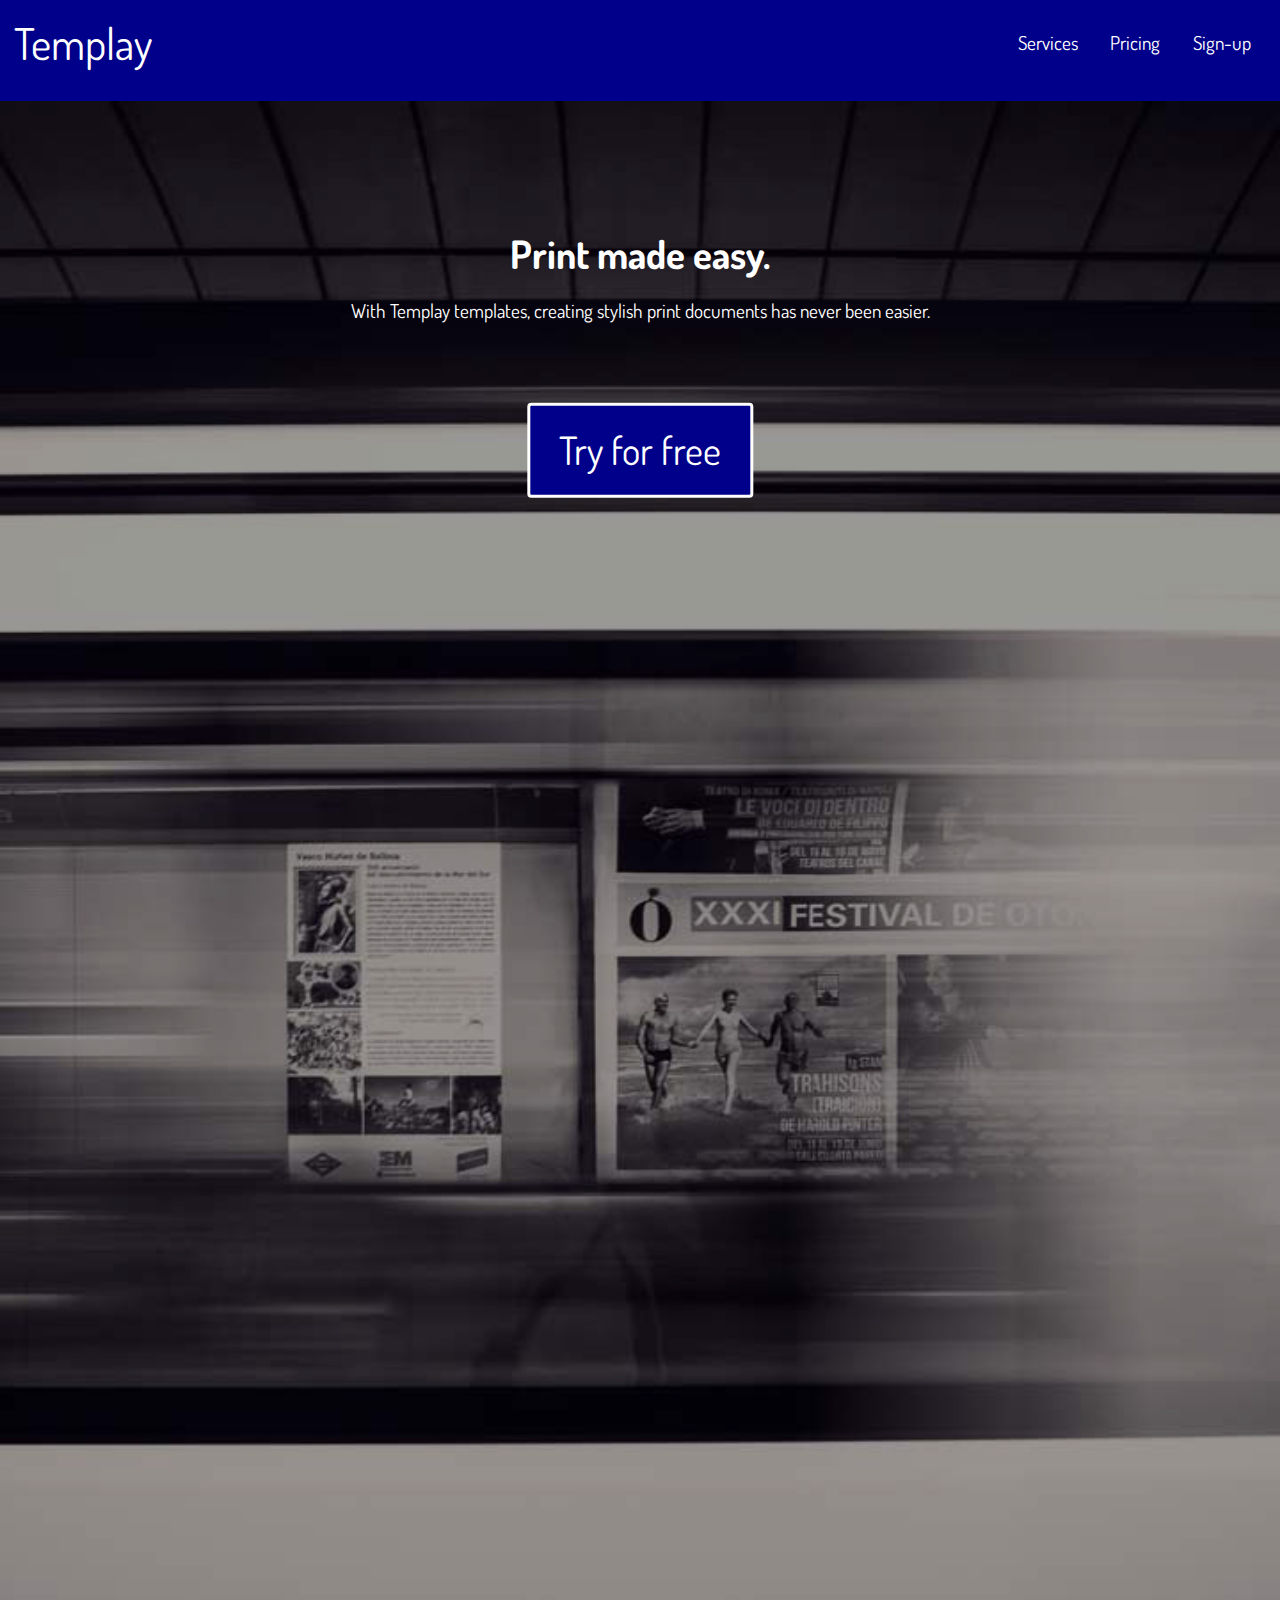
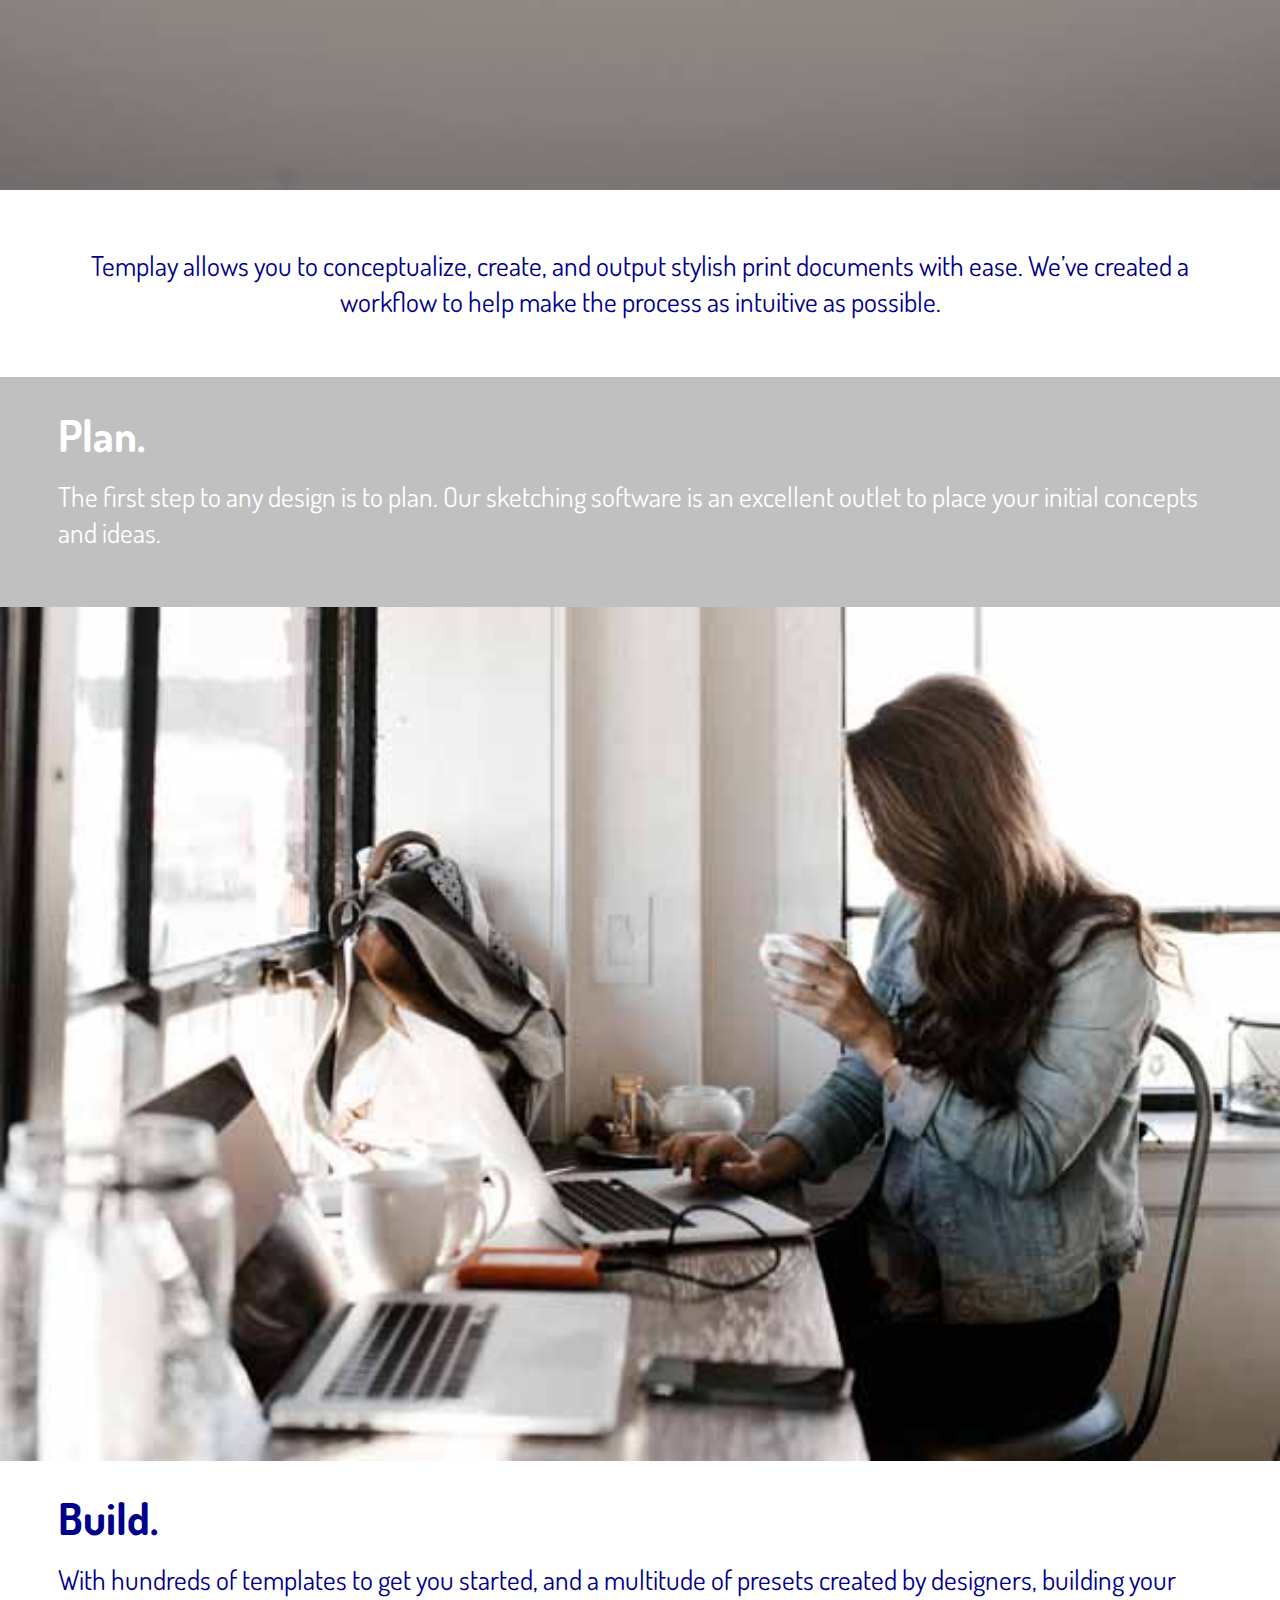
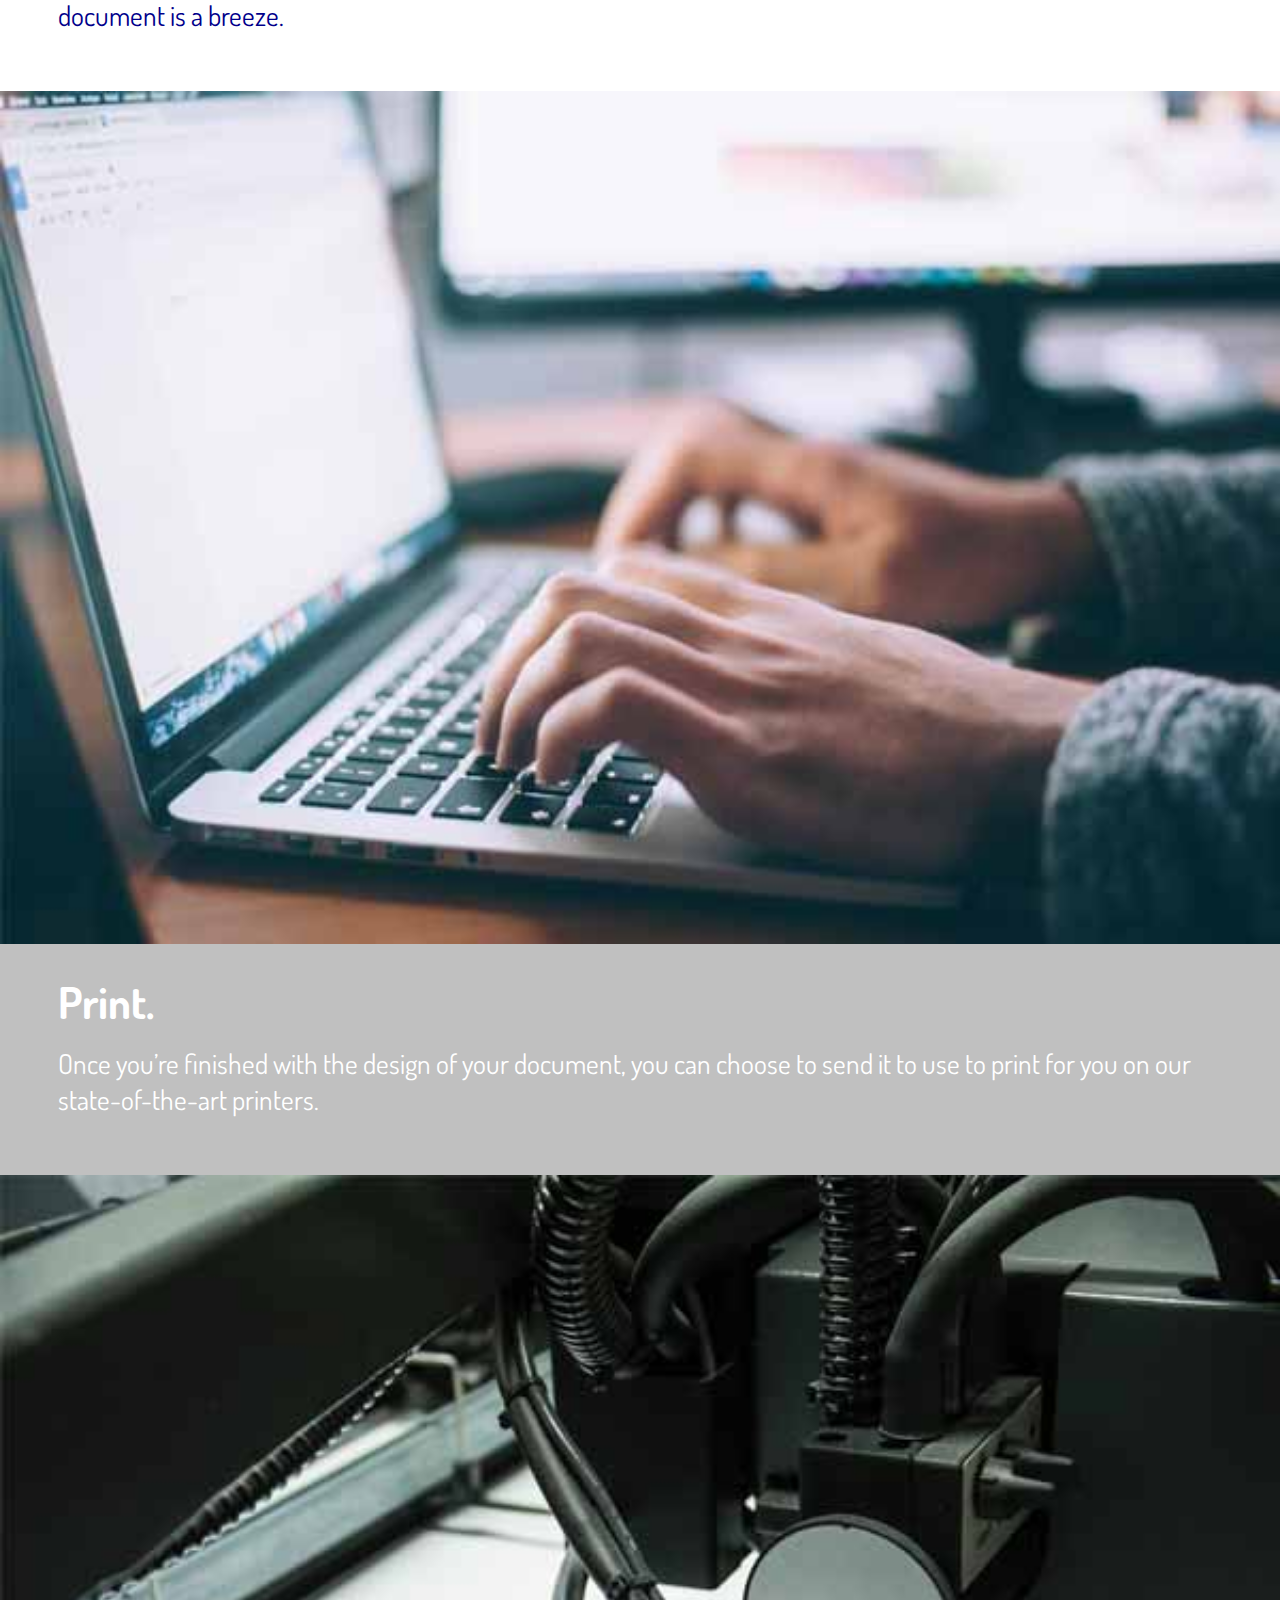
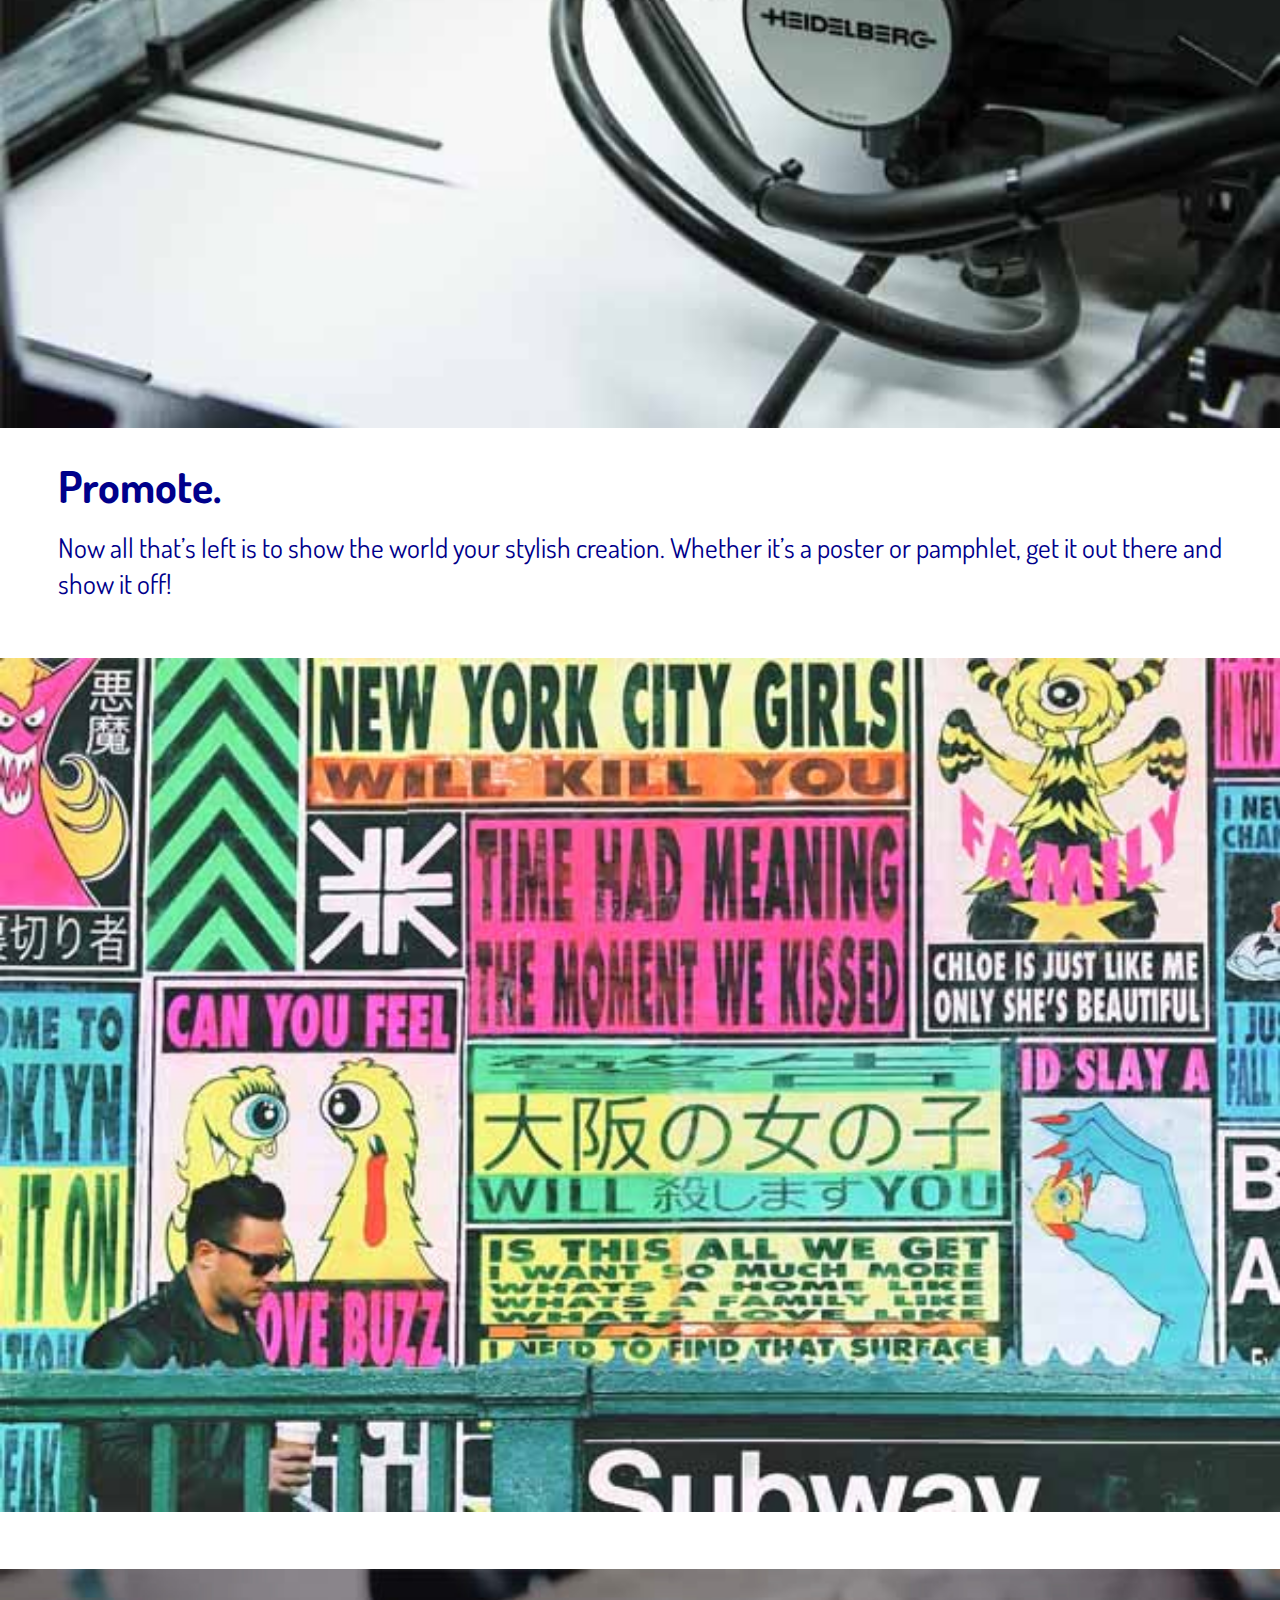
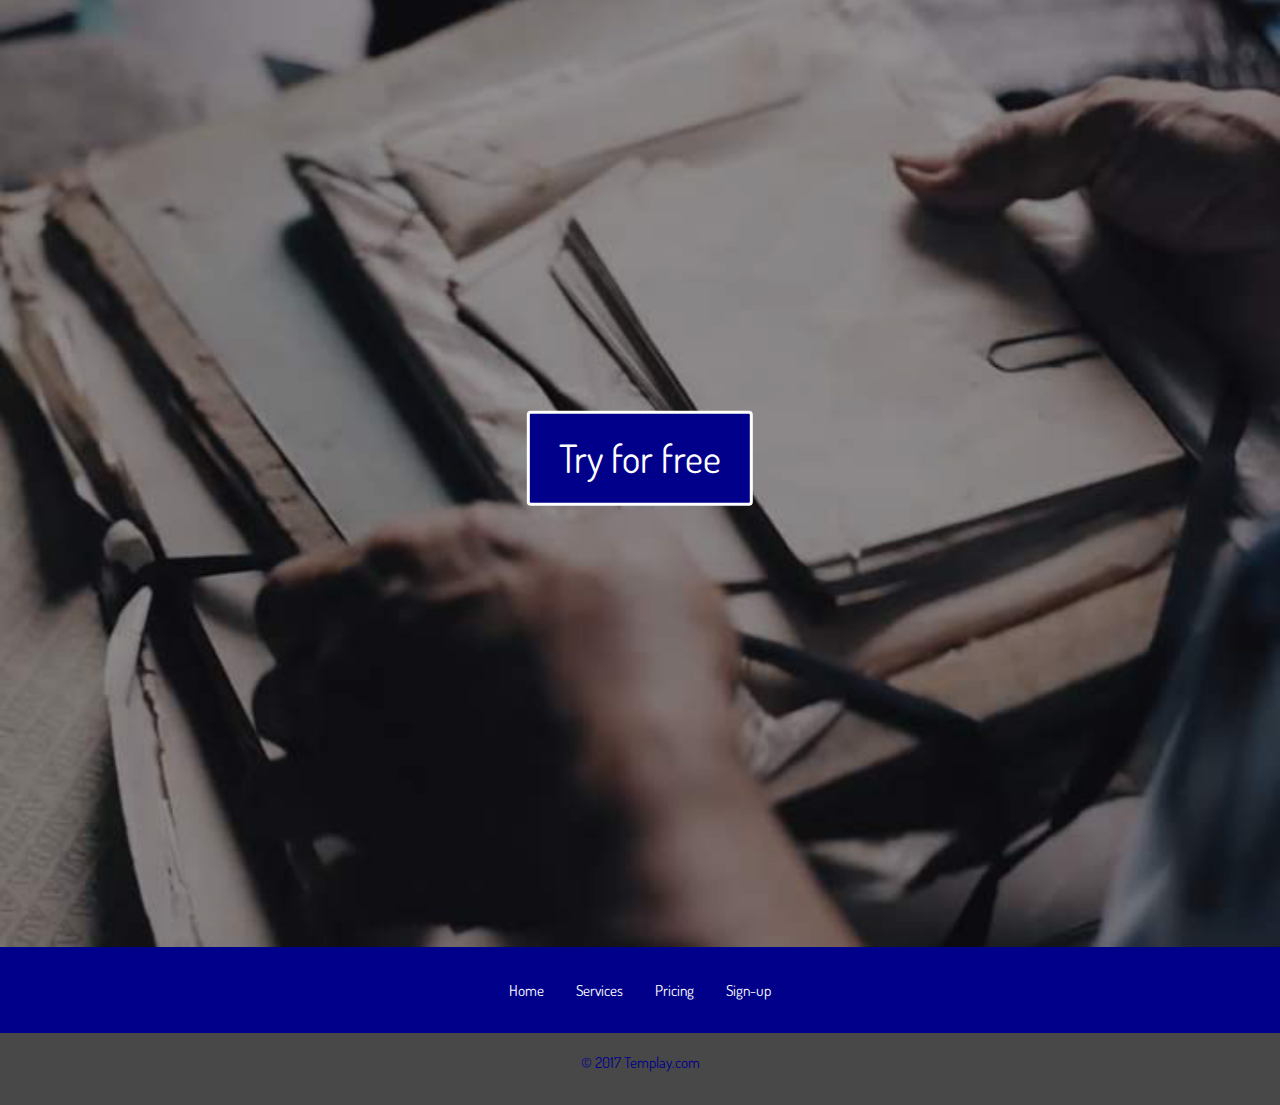
==== index.html @ bb7cd802 "added hover states for a tags and buttons" ====
<!DOCTYPE html>
<html lang="en-ca">
<head>
  <meta charset="utf-8">
  <title>Templay</title>
  <meta name="viewport" content="width=device-width,initial-scale=1">
  <meta name="handheldfriendly" content="true">
  <meta name="mobileoptimized" content="240">
  <link href="css/modules.css" rel="stylesheet">
  <link href="css/grid.css" rel="stylesheet">
  <link href="css/type.css" rel="stylesheet">
  <link href="css/main.css" rel="stylesheet">
  <link href="https://fonts.googleapis.com/css?family=Dosis:400,600" rel="stylesheet">
</head>
<body>

  <header class="grid masthead gutter-1-2 pad-t-1-2 pad-b">
    <nav>
      <a class="unit xs-1-3 inline halign-middle yotta inline halign-middle" href="index.html">Templay</a>
      <ul class="unit xs-2-3 list-group inline right pad-t-1-2">
        <li class="inline halign-middle gutter-1-2"><a href="tour.html">Services</a></li>
        <li class="inline halign-middle gutter-1-2"><a href="pricing.html">Pricing</a></li>
        <li class="inline halign-middle gutter-1-2"><a href="sign-up.html">Sign-up</a></li>
      </ul>
    </nav>
  </header>

  <main>
    <div class="pad-0">
      <img class="img-flex relative pad-t-0" src="images/home-banner.jpg" alt="">
      <div class="absolute pin-center text-center height-half halign-middle">
        <h2 class="banner-text push-1-2 zetta bold">Print made easy.</h2>
        <p class="text-center banner-text">With Templay templates, creating stylish print documents has never been easier.</p>
        <a class="btn absolute pin-center zetta button-width" href="sign-up.html">Try for free</a>
      </div>
    </div>

    <div class="gutter-2 text-center pad-t-2">
      <p class="tera push-2">Templay allows you to conceptualize, create, and output stylish print documents with ease. We’ve created a workflow to help make the process as intuitive as possible.</p>
    </div>

    <div class="grid darkbox">
      <h2 class="gutter-2 pad-t yotta push-1-2 white-text">Plan.</h2>
      <p class="gutter-2 pad-b tera white-text">The first step to any design is to plan. Our sketching software is an excellent outlet to place your initial concepts and ideas.</p>
      <img class="img-flex" src="images/plan-small.jpg" alt="">
    </div>

    <div class="grid">
      <h2 class="gutter-2 pad-t yotta push-1-2 dark-text">Build.</h2>
      <p class="gutter-2 pad-b tera">With hundreds of templates to get you started, and a multitude of presets created by designers, building your document is a breeze.</p>
      <img class="img-flex" src="images/build-small.jpg" alt="">
    </div>

    <div class="grid darkbox">
      <h2 class="gutter-2 pad-t yotta push-1-2 white-text">Print.</h2>
      <p class="gutter-2 pad-b tera white-text">Once you’re finished with the design of your document, you can choose to send it to use to print for you on our state-of-the-art printers.</p>
      <img class="img-flex" src="images/print-small.jpg" alt="">
    </div>

    <div class="grid">
      <h2 class="gutter-2 pad-t yotta push-1-2 dark-text">Promote.</h2>
      <p class="gutter-2 pad-b tera">Now all that’s left is to show the world your stylish creation. Whether it’s a poster or pamphlet, get it out there and show it off!</p>
      <img class="img-flex push-2" src="images/promote-small.jpg" alt="">
    </div>

  </main>

  <footer>
    <div class="relative">
      <img class="img-flex" src="images/bottom-banner-small.jpg" alt="">
      <a class="btn absolute pin-center zetta button-width text-center" href="sign-up.html">Try for free</a>
    </div>
    <div class="grid bot-nav pad-t center-content">
      <ul class="unit list-group inline micro">
        <li class="inline halign-middle gutter-1-2"><a href="index.html">Home</a></li>
        <li class="inline halign-middle gutter-1-2"><a href="tour.html">Services</a></li>
        <li class="inline halign-middle gutter-1-2"><a href="pricing.html">Pricing</a></li>
        <li class="inline halign-middle gutter-1-2"><a href="sign-up.html">Sign-up</a></li>
      </ul>
    </div>
    <div class="copyright center-content pad-0">
      <p class="micro push-0 pad-t-1-2">&copy; 2017 Templay.com<p>
    <div>
  </footer>


</body>
</html>
---- css/modules.css ----
/*
 * Modulifier || Code released under the UNLICENSE
 * Code under other copyrights & licenses listed below.
 * https://modulifier.web-dev.tools/#responsive;images;list-group;embed;media-object;icons;hidden;positioning;nice-lists;forms;buttons;accessibility;print
 */

@-moz-viewport { width: device-width; scale: 1; }
@-ms-viewport { width: device-width; scale: 1; }
@-o-viewport { width: device-width; scale: 1; }
@-webkit-viewport { width: device-width; scale: 1; }
@viewport { width: device-width; scale: 1; }

html {
  box-sizing: border-box;
  -moz-text-size-adjust: 100%;
  -ms-text-size-adjust: 100%;
  -webkit-text-size-adjust: 100%;
  text-size-adjust: 100%;
}

*, *::before, *::after {
  box-sizing: inherit;
}

body {
  margin: 0;
}

article,
aside,
details,
figcaption,
figure,
footer,
header,
main,
menu,
nav,
section,
summary {
  display: block;
}

audio,
canvas,
progress,
video {
  display: inline-block;
  vertical-align: baseline;
}

template {
  display: none;
}

details {
  cursor: pointer;
}

audio:not([controls]) {
  display: none;
  height: 0;
}

a,
area,
button,
input,
label,
select,
textarea,
[tabindex] {
  -ms-touch-action: manipulation;
  touch-action: manipulation;
}

img {
  border: 0;
}

.img-flex {
  display: block;
  width: 100%;
}

svg {
  fill: currentColor;
}

svg:not(:root) {
  overflow: hidden;
}

svg.img-flex {
  width: 100%;
  height: 100%;
}

.image-replacement, .ir {
  overflow: hidden;
  direction: ltr;
  text-align: left;
  text-indent: 100%;
  white-space: nowrap;
}

.list-group, .list-group-inline, .list-group--inline {
  padding-left: 0;
  list-style-type: none;
}

.list-group > dd {
  margin-left: 0;
}

.list-group-inline::before,
.list-group-inline::after,
.list-group--inline::before,
.list-group--inline::after {
  content: "";
  display: table;
}

.list-group-inline::after,
.list-group--inline::after {
  clear: both;
}

.list-group-inline > li,
.list-group--inline > li {
  display: inline-block;
}

.list-group-inline > dt,
.list-group--inline > dt {
  clear: left;
  float: left;
  width: 11em;
}

.list-group-inline > dd,
.list-group--inline > dd {
  float: left;
  min-width: 12em;
}

.embed {
  margin-left: 0;
  margin-right: 0;
  overflow: hidden;
  position: relative;
  width: 100%;
}

.embed-1by1, .embed--1by1 {
  padding-top: 100%; /* Square */
}

.embed-4by3, .embed--4by3 {
  padding-top: 75%; /* Traditional TV/computer screens */
}

.embed-iso216, .embed--iso216 {
  padding-top: 70.92%; /* A-standard paper sizes */
}

.embed-3by2, .embed--3by2 {
  padding-top: 66.6%; /* Classic 35 mm film & most digital photos, landscape */
}

.embed-2by3, .embed--2by3 {
  padding-top: 150%; /* Classic 35 mm film & most digital photos, portrait */
}

.embed-golden, .embed--golden {
  padding-top: 61.8%; /* The Golden Ratio */
}

.embed-16by9, .embed--16by9 {
  padding-top: 56.25%; /* HD TV */
}

.embed-185by100, .embed--185by100 {
  padding-top: 54.05%; /* Common widescreen cinema */
}

.embed-24by10, .embed--24by10 {
  padding-top: 41.667%; /* Widescreen cinema: 2.4:1 */
}

.embed-3by1, .embed--3by1 {
  padding-top: 33.3333%; /* Panorama photos */
}

.embed-4by1, .embed--4by1 {
  padding-top: 25%; /* Polyvision */
}

.embed-5by1, .embed--5by1 {
  padding-top: 20%; /* Really wide... */
}

.embed-item, .embed__item {
  min-height: 100%;
  left: 0;
  position: absolute;
  top: 0;
  width: 100%;
}

.media {
  overflow: hidden;
}

.media-img, .media__img {
  float: left;
}

.media-img-reversed, .media__img--reversed {
  float: right;
}

.media-img-stacked, .media__img--stacked {
  float: none;
}

.media-body, .media__body {
  overflow: hidden;
  min-width: 12em; /* Slightly less than 200px, responsiveness built in */
}

.icon {
  display: inline-block;
  position: relative;
  background: transparent none no-repeat center center;
  background-size: contain;
  vertical-align: middle;
}

.i-16, .i--16 {
  height: 16px;
  width: 16px;
}

.i-18, .i--18 {
  height: 18px;
  width: 18px;
}

.i-24, .i--24 {
  height: 24px;
  width: 24px;
}

.i-32, .i--32 {
  height: 32px;
  width: 32px;
}

.i-48, .i--48 {
  height: 48px;
  width: 48px;
}

.i-64, .i--64 {
  height: 64px;
  width: 64px;
}

.i-96, .i--96 {
  height: 96px;
  width: 96px;
}

.i-128, .i--128 {
  height: 128px;
  width: 128px;
}

.i-192, .i--192 {
  height: 192px;
  width: 192px;
}

.i-256, .i--256 {
  height: 256px;
  width: 256px;
}

.icon img,
.icon svg {
  left: 0;
  height: 100%;
  position: absolute;
  top: 0;
  width: 100%;
  fill: currentColor;
}

.icon-label {
  vertical-align: middle;
}

.icon-link,
.icon-link:focus,
.icon-link:hover {
  text-decoration: none;
}

[hidden], .hidden {
  /* stylelint-disable declaration-no-important */
  display: none !important;
  visibility: hidden !important;
  /* stylelint-enable */
}

.visually-hidden {
  height: 1px;
  margin: -1px;
  overflow: hidden;
  padding: 0;
  position: absolute;
  width: 1px;
  border: 0;
  clip: rect(0 0 0 0);
}

.visually-hidden.focusable:active, .visually-hidden.focusable:focus {
  height: auto;
  margin: 0;
  overflow: visible;
  position: static;
  width: auto;
  clip: auto;
}

.invisible {
  visibility: hidden;
}

.chop,
.crop {
  overflow: hidden;
}

.truncate {
  max-width: 100%;
  overflow: hidden;
  width: 100%;
  text-overflow: ellipsis;
  white-space: nowrap;
}

.scrollable {
  max-width: 100%;
  overflow-x: auto;
  overflow-y: hidden;
  -webkit-overflow-scrolling: touch;
}

.clearfix::after {
  content: " ";
  display: block;
  clear: both;
}

.left {
  float: left;
}

.right {
  float: right;
}

.center-text,
.center-flow {
  text-align: center;
}

.center-block {
  margin-left: auto;
  margin-right: auto;
}

.no-auto-margins,
.not-centered {
  margin-left: 0 !important;
  margin-right: 0 !important;
}

.center-content,
.center-content-vertical,
.center-contents,
.center-contents-vertical {
  display: -webkit-flex;
  display: -ms-flexbox;
  display: flex;
  -webkit-justify-content: center;
  -ms-flex-pack: center;
  justify-content: center;
  -webkit-align-items: center;
  -ms-flex-align: center;
  align-items: center;
  -webkit-align-content: center;
  -ms-flex-line-pack: center;
  align-content: center;
  -webkit-flex-direction: column wrap;
  -ms-flex-direction: column wrap;
  flex-flow: column wrap;
}

.center-content-start,
.center-content-vertical-start,
.center-contents-start,
.center-contents-vertical-start {
  display: -webkit-flex;
  display: -ms-flexbox;
  display: flex;
  -webkit-justify-content: center;
  -ms-flex-pack: center;
  justify-content: center;
  -webkit-flex-direction: column wrap;
  -ms-flex-direction: column wrap;
  flex-flow: column wrap;
}

.center-content-horizontal,
.center-contents-horizontal {
  display: -webkit-flex;
  display: -ms-flexbox;
  display: flex;
  -webkit-justify-content: center;
  -ms-flex-pack: center;
  justify-content: center;
  -webkit-align-items: center;
  -ms-flex-align: center;
  align-items: center;
  -webkit-align-content: center;
  -ms-flex-line-pack: center;
  align-content: center;
  -webkit-flex-direction: row wrap;
  -ms-flex-direction: row wrap;
  flex-flow: row wrap;
}

.inline {
  display: inline;
}

.block {
  display: block;
}

.inline-block, .ib {
  display: inline-block;
}

.valign-top {
  vertical-align: top;
}

.valign-bottom {
  vertical-align: bottom;
}

.valign-middle {
  vertical-align: middle;
}

.fixed {
  position: fixed;
}

.relative {
  position: relative;
}

[class*="pin-"],
.absolute {
  position: absolute;
}

.static {
  position: static;
}

.zindex-1 {
  z-index: 1;
}

.zindex-2 {
  z-index: 2;
}

.zindex-3 {
  z-index: 3;
}

.zindex-1000 {
  z-index: 1000;
}

.pin-top-left,
.pin-left-top,
.pin-tl,
.pin-lt {
  top: 0;
  left: 0;
}

.pin-top-right,
.pin-right-top,
.pin-tr,
.pin-rt {
  top: 0;
  right: 0;
}

.pin-bottom-left,
.pin-left-bottom,
.pin-bl,
.pin-lb {
  bottom: 0;
  left: 0;
}

.pin-bottom-right,
.pin-right-bottom,
.pin-br,
.pin-rb {
  bottom: 0;
  right: 0;
}

.pin-top-center,
.pin-center-top,
.pin-tc,
.pin-ct {
  left: 50%;
  top: 0;
  transform: translateX(-50%);
}

.pin-bottom-center,
.pin-center-bottom,
.pin-bc,
.pin-cb {
  bottom: 0;
  left: 50%;
  transform: translateX(-50%);
}

.pin-center-left,
.pin-left-center,
.pin-cl,
.pin-lc {
  left: 0;
  top: 50%;
  transform: translateY(-50%);
}

.pin-center-right,
.pin-right-center,
.pin-cr,
.pin-rc {
  right: 0;
  top: 50%;
  transform: translateY(-50%);
}

.pin-center, .pin-c {
  left: 50%;
  top: 50%;
  transform: translate(-50%, -50%);
}

.width-quarter, .w-1-4 {
  width: 25%;
}

.width-half, .w-1-2 {
  width: 50%;
}

.width-full, .w-1 {
  width: 100%;
}

.height-quarter, .h-1-4 {
  height: 25%;
}

.height-half, .h-1-2 {
  height: 50%;
}

.height-full, .h-1 {
  height: 100%;
}

ul {
  list-style-type: none;
}

ul > li::before {
  content: "·";
  float: left;
  margin-left: -1.6em;
  width: 1.3em;
  text-align: right;
}

ol {
  counter-reset: ol-simple-numbers;
  list-style-type: none;
}

ol > li::before {
  float: left;
  margin-left: -1.6em;
  width: 1.3em;
  counter-increment: ol-simple-numbers;
  content: counter(ol-simple-numbers);
  text-align: right;
}

.list-group > li::before,
.list-group-inline > li::before,
.list-group--inline > li::before {
  content: none;
}

/* stylelint-disable no-descending-specificity */

/*
 * (c) Nicolas Gallagher and Jonathan Neal of Normalize.css || MIT License
 *     https://necolas.github.io/normalize.css/
 */

button,
input,
optgroup,
select,
textarea {
  color: inherit;
  font: inherit;
  margin: 0;
}

button,
input {
  overflow: visible;
}

button,
select {
  text-transform: none;
}

button,
html [type="button"],
[type="reset"],
[type="submit"] {
  -webkit-appearance: button;
  cursor: pointer;
}

button[disabled],
html input[disabled] {
  cursor: default;
}

button::-moz-focus-inner,
input::-moz-focus-inner {
  border: 0;
  padding: 0;
}

[type="checkbox"],
[type="radio"] {
  opacity: 0;
  position: absolute;
  height: 1px;
  width: 1px;
}

[type="number"]::-webkit-inner-spin-button,
[type="number"]::-webkit-outer-spin-button {
  height: auto;
}

[type="search"]::-webkit-search-cancel-button,
[type="search"]::-webkit-search-decoration {
  -webkit-appearance: none;
}

fieldset {
  padding-left: 0;
  padding-right: 0;

  border: 0;
  border-top: 2px solid #666;
}

legend {
  color: inherit;
  display: table;
  max-width: 100%;
  padding: 0 .3em 0 0;
  white-space: normal;

  border: 0;

  font-weight: bold;
}

optgroup {
  font-weight: bold;
}

::-webkit-input-placeholder {
  color: inherit;
  opacity: .54;
}

::-webkit-file-upload-button {
  -webkit-appearance: button;
  font: inherit;
}

/* End Normalize.css code */

label,
.label-block {
  display: block;
  cursor: pointer;
}

[type="checkbox"] + label,
[type="radio"] + label,
.label-inline {
  display: inline-block;
}

input:not([type]),
[type="text"],
[type="number"],
[type="search"],
[type="url"],
[type="email"],
[type="password"],
[type="tel"],
[type="datetime-local"],
[type="month"],
[type="week"],
[type="date"],
[type="time"],
[type="range"],
select,
textarea {
  -moz-appearance: none;
  -webkit-appearance: none;
  appearance: none;
}

input,
textarea {
  display: block;
  width: 100%;

  background-color: #fff;
  border: 2px solid #666;
  border-radius: 0;

  vertical-align: middle;
}

label {
  vertical-align: middle;
}

textarea {
  max-width: 100%;
  min-height: 4em;
  overflow: auto;
}

[type="color"] {
  display: inline-block;
  width: 2em;
}

select {
  display: block;
  width: 100%;

  background-image: url("data:image/svg+xml,%3Csvg xmlns='http://www.w3.org/2000/svg' width='256' height='256' viewBox='0 0 256 256'%3E%3Cpath fill='none' stroke='%23000' stroke-miterlimit='10' stroke-width='70' d='M36.3 82.1l91.9 91.8 91.5-91.8'/%3E%3C/svg%3E");
  background-repeat: no-repeat;
  background-position: calc(100% - .4em) center;
  background-size: 18px auto;
  background-color: #fff;
  border: 2px solid #666;
  border-radius: 0;
}

[type="checkbox"] + label::before {
  content: " ";
  display: inline-block;
  height: 1.8em;
  margin-right: .3em;
  position: relative;
  vertical-align: middle;
  top: -.1em;
  width: 1.8em;

  background-color: #fff;
  background-size: cover;
  border: 2px solid #666;

  line-height: inherit;
}

[type="checkbox"]:checked + label::before {
  background-image: url("data:image/svg+xml,%3Csvg xmlns='http://www.w3.org/2000/svg' width='256' height='256' viewBox='0 0 256 256'%3E%3Cpath fill='none' stroke='%23000' stroke-miterlimit='10' stroke-width='50' d='M49.9 130.1l50.8 50.7L206.1 75.2'/%3E%3C/svg%3E");
}

[type="checkbox"]:focus + label::before {
  outline: 3px solid #000;
  z-index: 1000;
}

[type="radio"] + label::before {
  content: " ";
  display: inline-block;
  height: 1.8em;
  margin-right: .3em;
  position: relative;
  vertical-align: middle;
  top: -.1em;
  width: 1.8em;

  background-color: #fff;
  background-size: cover;
  border: 2px solid #666;
  border-radius: 50%;

  line-height: inherit;
}

[type="radio"]:checked + label::before {
  background-image: url("data:image/svg+xml,%3Csvg xmlns='http://www.w3.org/2000/svg' width='256' height='256' viewBox='0 0 256 256'%3E%3Ccircle cx='128' cy='128' r='70.4'/%3E%3C/svg%3E");
}

[type="radio"]:focus + label::before,
[type="radio"] + label:focus::before {
  box-shadow: 0 0 0 3px #000;
  z-index: 1000;
}

[type="range"] {
  border: 0;
  background-color: #fff;
}

[type="range"]::-webkit-slider-runnable-track {
  height: 6px;

  -webkit-appearance: none;
  appearance: none;
  background-color: #ccc;
  border: 0;
  border-radius: 3px;
}

[type="range"]:active::-webkit-slider-runnable-track {
  background-color: #ccc;
}

[type="range"]::-moz-range-track {
  height: 6px;

  -moz-appearance: none;
  appearance: none;
  background-color: #ccc;
  border: 0;
  border-radius: 3px;
}

[type="range"]:active::-moz-range-track {
  background-color: #ccc;
}

[type="range"]::-ms-track {
  height: 6px;

  -ms-appearance: none;
  appearance: none;
  background-color: #ccc;
  border: 0;
  border-radius: 3px;
}

[type="range"]:active::-ms-track {
  background-color: #ccc;
}

[type="range"]::-webkit-slider-thumb {
  margin-top: -4px;
  height: 16px;
  width: 16px;

  -webkit-appearance: none;
  appearance: none;
  background-color: #000;
  border: none;
  border-radius: 50%;
}

[type="range"]:hover::-webkit-slider-thumb {
  background-color: #000;
}

[type="range"]:active::-webkit-slider-thumb {
  background-color: #000;
}

[type="range"]::-moz-range-thumb {
  margin-top: -4px;
  height: 16px;
  width: 16px;

  -webkit-appearance: none;
  appearance: none;
  background-color: #000;
  border: none;
  border-radius: 50%;
}

[type="range"]:hover::-moz-range-thumb {
  background-color: #000;
}

[type="range"]:active::-moz-range-thumb {
  background-color: #000;
}

[type="range"]::-ms-thumb {
  margin-top: -4px;
  height: 16px;
  width: 16px;

  -webkit-appearance: none;
  appearance: none;
  background-color: #000;
  border: none;
  border-radius: 50%;
}

[type="range"]:hover::-ms-thumb {
  background-color: #000;
}

[type="range"]:active::-ms-thumb {
  background-color: #000;
}

[type="checkbox"].hide-custom-input + label::before,
[type="checkbox"] + .hide-custom-input::before,
[type="radio"].hide-custom-input + label::before,
[type="radio"] + .hide-custom-input::before {
  content: none;
  display: none;
}

/* stylelint-enable */

.link-box {
  display: block;
  text-decoration: none;
}

button,
.btn {
  cursor: pointer;
  display: inline-block;
  margin: 0;
  overflow: visible;
  padding: .375em .75em .42em;
  -webkit-appearance: none;
  -moz-appearance: none;
  appearance: none;
  background-color: #333;
  border-radius: 4px;
  border: 3px solid #333;
  color: #fff;
  font: inherit;
  text-decoration: none;
  text-transform: none;
}

button::-moz-focus-inner {
  border: 0;
  padding: 0;
}

button:focus,
button:hover,
.btn:focus,
.btn:hover {
  background-color: #000;
  border-color: #000;
  color: #fff;
}

button[disabled] {
  cursor: default;
}

.btn-light, .btn--light {
  background-color: #e2e2e2;
  border-color: #e2e2e2;
  color: #000;
}

.btn-light:focus,
.btn-light:hover,
.btn--light:focus,
.btn--light:hover {
  background-color: #666;
  border-color: #666;
  color: #fff;
}

.btn-ghost,
.btn--ghost {
  background-color: transparent;
  border-color: #333;
  color: #000;
}

.btn-ghost:focus,
.btn-ghost:hover,
.btn--ghost:focus,
.btn--ghost:hover {
  background-color: #e2e2e2;
  border-color: #000;
  color: #000;
}

.btn-link {
  display: inline;
  padding: 0;
  background-color: transparent;
  border-radius: 0;
  border: 0;
  color: inherit;
}

.btn-link:focus,
.btn-link:hover {
  background-color: transparent;
  color: inherit;
}

a:hover, a:active {
  outline: none;
}

a:focus,
[tabindex="0"]:focus,
details:focus,
summary:focus,
input:focus,
textarea:focus,
button:focus,
select:focus {
  outline: 3px solid #000;
  outline-offset: 0;
}

a:focus, [tabindex="0"]:focus {
  outline-offset: 3px;
}

.skip-links {
  margin: 0;
  padding: 0;
  list-style-type: none;
}

.skip-links > li::before {
  content: none; /* Remove the bullets if nice lists is selected */
}

.skip-links a,
.skip-links button {
  padding: .5em .75em;
  position: absolute;
  top: -10em;
  z-index: 10000; /* To make sure they're always on top */
  background-color: #000;
  border: 0;
  color: #fff;
  font-size: 1.125rem;
  font-weight: bold;
  text-decoration: none;
}

.skip-links a:focus,
.skip-links button:focus {
  outline-offset: 3px;
  top: 0;
}

[aria-busy="true"] {
  cursor: progress;
}

[aria-controls] {
  cursor: pointer;
}

[aria-disabled] {
  cursor: default;
}

.print-only {
  display: none;
  visibility: hidden;
}

@media print {

  .no-print {
    display: none;
    visibility: hidden;
  }

  .print-only {
    display: block;
    visibility: visible;
  }

  /*
   * (c) HTML5 Boilerplate || MIT License
   *     https://html5boilerplate.com/
   */

  /* stylelint-disable declaration-no-important */

  *, *::before, *::after, *::first-letter, *::first-line {
    background: none transparent !important;
    color: #000 !important;
    box-shadow: none !important;
    text-shadow: none !important;
  }

  /* stylelint-enable */

  a, a:visited {
    text-decoration: underline;
  }

  a[href]::after {
    content: " (" attr(href) ")";
  }

  abbr[title]::after {
    content: " (" attr(title) ")";
  }

  a[href^="#"]::after,
  a[href^="javascript:"]::after {
    content: "";
  }

  pre, blockquote {
    page-break-inside: avoid;
  }

  thead {
    display: table-header-group;
  }

  tr, img {
    page-break-inside: avoid;
  }

  p, h1, h2, h3, h4, h5, h6 {
    orphans: 3;
    widows: 3;
  }

  h1, h2, h3, h4, h5, h6 {
    page-break-after: avoid;
  }

  /* End HTML5 Boilerplate code */
}
---- css/type.css ----
/*
  Typografier || Code released under the UNLICENSE
  https://typografier.web-dev.tools/#0,100,1.3,1.067,0;38,110,1.4,1.125,1;60,120,1.5,1.125,1;90,130,1.5,1.125,1
*/

html {
  font-size: 100%;
  line-height: 1.3;
}

a {
  background-color: transparent;
  -webkit-text-decoration-skip: objects;
}

sub,
sup {
  font-size: 75%;
  line-height: 1px;
  position: relative;
  vertical-align: baseline;
}

sup {
  top: -.5em;
}

sub {
  bottom: -.25em;
}

pre,
code,
kbd,
samp {
  font-size: 100%;
}

abbr[title] {
  border-bottom: none;
  text-decoration: underline;
  text-decoration: underline dotted;
}

b,
strong {
  font-weight: bold;
}

dfn,
caption {
  font-style: italic;
}

hr {
  border: 0;
  border-top: 2px solid #000;
  height: 0;
}

table {
  border-collapse: collapse;
  border-spacing: 0;
  width: 100%;
  table-layout: fixed;
}

caption {
  text-align: left;
}

th,
td {
  border-bottom: 1px solid #000;
  text-align: left;
  vertical-align: top;
}

thead th {
  vertical-align: bottom;

  border-bottom-width: 2px;
}

.text-left {
  text-align: left;
}

.text-right {
  text-align: right;
}

.text-center {
  text-align: center;
}

.normal {
  font-weight: normal;
  font-style: normal;
}

.not-bold {
  font-weight: normal;
}

.not-italic {
  font-style: normal;
}

.bold {
  font-weight: bold;
}

.italic {
  font-style: italic;
}

.text-upper {
  text-transform: uppercase;
}

.text-lower {
  text-transform: lowercase;
}

.wrapper {
  margin-left: auto;
  margin-right: auto;
  max-width: 52em;
  width: 100%;
}

.wrapper-no-center {
  max-width: 52em;
  width: 100%;
}

.max-length {
  margin-left: auto;
  margin-right: auto;
  max-width: 36em;
  width: 100%;
}

.max-length-no-center {
  max-width: 36em;
  width: 100%;
}

h1,
h2,
h3,
h4,
h5,
h6,
p,
ul,
ol,
dl,
dd,
figure,
blockquote,
details,
hr,
fieldset,
pre,
table,
caption {
  margin: 0 0 1.3rem;
}

.yotta {
  font-size: 1.5745rem;
  line-height: 2.275rem;
}

.zetta {
  font-size: 1.4757rem;
  line-height: 1.95rem;
}

h1,
.exa {
  font-size: 1.383rem;
  line-height: 1.95rem;
}

h2,
.peta {
  font-size: 1.2962rem;
  line-height: 1.95rem;
}

h3,
.tera {
  font-size: 1.2148rem;
  line-height: 1.625rem;
}

h4,
.giga {
  font-size: 1.1385rem;
  line-height: 1.625rem;
}

h5,
.mega {
  font-size: 1.067rem;
  line-height: 1.625rem;
}

h6,
.kilo,
input,
textarea {
  font-size: 1rem;
  line-height: 1.3rem;
}

small,
.milli {
  font-size: .9372rem;
  line-height: 1.3rem;
}

.micro {
  font-size: .8784rem;
  line-height: 1.3rem;
}

ul {
  padding-left: 1em;
}

ol {
  padding-left: 1.6em;
}

input,
option,
select {
  height: calc(1.3rem + .1625rem + .1625rem);
}

[type="color"] {
  width: calc(1.3rem + .1625rem + .1625rem);
}

[type="checkbox"],
[type="radio"] {
  display: inline-block;
  height: auto;
}

.push {
  margin-bottom: 1.3rem;
}

.push-none,
.push-0 {
  margin-bottom: 0;
}

.push-double,
.push-2 {
  margin-bottom: 2.6rem;
}

.push-half,
.push-1-2 {
  margin-bottom: .65rem;
}

.push-quarter,
.push-1-4 {
  margin-bottom: .325rem;
}

.push-eighth,
.push-1-8 {
  margin-bottom: .1625rem;
}

.push-right-eighth,
.push-r-1-8 {
  margin-right: .1625rem;
}

.push-right-quarter,
.push-r-1-4 {
  margin-right: .325rem;
}

.push-right-half,
.push-r-1-2 {
  margin-right: .65rem;
}

.push-right,
.push-r {
  margin-right: 1.3rem;
}

.pad-top,
.pad-t {
  padding-top: 1.3rem;
}

.pad-bottom,
.pad-b {
  padding-bottom: 1.3rem;
}

.pad-top-double,
.pad-t-2 {
  padding-top: 2.6rem;
}

.pad-bottom-double,
.pad-b-2 {
  padding-bottom: 2.6rem;
}

.pad-top-half,
.pad-t-1-2 {
  padding-top: .65rem;
}

.pad-bottom-half,
.pad-b-1-2 {
  padding-bottom: .65rem;
}

.pad-top-quarter,
.pad-t-1-4 {
  padding-top: .325rem;
}

.pad-bottom-quarter,
.pad-b-1-4 {
  padding-bottom: .325rem;
}

.pad-top-eighth,
.pad-t-1-8 {
  padding-top: .1625rem;
}

.pad-bottom-eighth,
.pad-b-1-8 {
  padding-bottom: .1625rem;
}

.island {
  padding: 1.3rem;
}

.island-double,
.island-2 {
  padding: 2.6rem;
}

.island-half,
.island-1-2 {
  padding: .65rem;
}

.island-quarter,
.island-1-4,
td,
table th {
  padding: .325rem;
}

.island-eighth,
.island-1-8,
input:not([type="checkbox"]),
input:not([type="radio"]),
textarea {
  padding: .1625rem;
}

.gutter {
  padding-left: 1.3rem;
  padding-right: 1.3rem;
}

.gutter-double,
.gutter-2 {
  padding-left: 2.6rem;
  padding-right: 2.6rem;
}

.gutter-half,
.gutter-1-2 {
  padding-left: .65rem;
  padding-right: .65rem;
}

.gutter-quarter,
.gutter-1-4,
caption {
  padding-left: .325rem;
  padding-right: .325rem;
}

.gutter-eighth,
.gutter-1-8 {
  padding-left: .1625rem;
  padding-right: .1625rem;
}

select {
  padding: 0 .1625rem;
}

fieldset {
  padding: .325rem 0;

  border: 0;
  border-top: 2px solid #000;
}

legend {
  padding-right: .325rem;
}

@media only screen and (min-width: 38em) {

  html {
    font-size: 110%;
    line-height: 1.4;
  }

  h1,
  h2,
  h3,
  h4,
  h5,
  h6,
  p,
  ul,
  ol,
  dl,
  dd,
  figure,
  blockquote,
  details,
  hr,
  fieldset,
  pre,
  table,
  caption {
    margin: 0 0 1.4rem;
  }

  .yotta {
    font-size: 2.2807rem;
    line-height: 3.15rem;
  }

  .zetta {
    font-size: 2.0273rem;
    line-height: 2.8rem;
  }

  h1,
  .exa {
    font-size: 1.802rem;
    line-height: 2.45rem;
  }

  h2,
  .peta {
    font-size: 1.6018rem;
    line-height: 2.1rem;
  }

  h3,
  .tera {
    font-size: 1.4238rem;
    line-height: 2.1rem;
  }

  h4,
  .giga {
    font-size: 1.2656rem;
    line-height: 1.75rem;
  }

  h5,
  .mega {
    font-size: 1.125rem;
    line-height: 1.75rem;
  }

  h6,
  .kilo,
  input,
  textarea {
    font-size: 1rem;
    line-height: 1.4rem;
  }

  small,
  .milli {
    font-size: .8889rem;
    line-height: 1.4rem;
  }

  .micro {
    font-size: .7901rem;
    line-height: 1.4rem;
  }

  ul,
  ol {
    padding-left: 0;
  }

  ul ul,
  ol ul {
    padding-left: 1em;
  }

  ol ol,
  ul ol {
    padding-left: 1.6em;
  }

  .hang-punc {
    float: left;
    margin-left: -1.4em;
    text-align: right;
    width: 1.3em;
  }

  table {
    margin-left: -.35rem;
    margin-right: -.35rem;
    width: calc(100% + .35rem + .35rem);
  }

  input,
  option,
  select {
    height: calc(1.4rem + .175rem + .175rem);
  }

  [type="color"] {
    width: calc(1.4rem + .175rem + .175rem);
  }

  [type="checkbox"],
  [type="radio"] {
    display: inline-block;
    height: auto;
  }

  .push {
    margin-bottom: 1.4rem;
  }

  .push-none,
  .push-0 {
    margin-bottom: 0;
  }

  .push-double,
  .push-2 {
    margin-bottom: 2.8rem;
  }

  .push-half,
  .push-1-2 {
    margin-bottom: .7rem;
  }

  .push-quarter,
  .push-1-4 {
    margin-bottom: .35rem;
  }

  .push-eighth,
  .push-1-8 {
    margin-bottom: .175rem;
  }

  .push-right-eighth,
  .push-r-1-8 {
    margin-right: .175rem;
  }

  .push-right-quarter,
  .push-r-1-4 {
    margin-right: .35rem;
  }

  .push-right-half,
  .push-r-1-2 {
    margin-right: .7rem;
  }

  .push-right,
  .push-r {
    margin-right: 1.4rem;
  }

  .pad-top,
  .pad-t {
    padding-top: 1.4rem;
  }

  .pad-bottom,
  .pad-b {
    padding-bottom: 1.4rem;
  }

  .pad-top-double,
  .pad-t-2 {
    padding-top: 2.8rem;
  }

  .pad-bottom-double,
  .pad-b-2 {
    padding-bottom: 2.8rem;
  }

  .pad-top-half,
  .pad-t-1-2 {
    padding-top: .7rem;
  }

  .pad-bottom-half,
  .pad-b-1-2 {
    padding-bottom: .7rem;
  }

  .pad-top-quarter,
  .pad-t-1-4 {
    padding-top: .35rem;
  }

  .pad-bottom-quarter,
  .pad-b-1-4 {
    padding-bottom: .35rem;
  }

  .pad-top-eighth,
  .pad-t-1-8 {
    padding-top: .175rem;
  }

  .pad-bottom-eighth,
  .pad-b-1-8 {
    padding-bottom: .175rem;
  }

  .island {
    padding: 1.4rem;
  }

  .island-double,
  .island-2 {
    padding: 2.8rem;
  }

  .island-half,
  .island-1-2 {
    padding: .7rem;
  }

  .island-quarter,
  .island-1-4,
  td,
  table th {
    padding: .35rem;
  }

  .island-eighth,
  .island-1-8,
  input:not([type="checkbox"]),
  input:not([type="radio"]),
  textarea {
    padding: .175rem;
  }

  .gutter {
    padding-left: 1.4rem;
    padding-right: 1.4rem;
  }

  .gutter-double,
  .gutter-2 {
    padding-left: 2.8rem;
    padding-right: 2.8rem;
  }

  .gutter-half,
  .gutter-1-2 {
    padding-left: .7rem;
    padding-right: .7rem;
  }

  .gutter-quarter,
  .gutter-1-4,
  caption {
    padding-left: .35rem;
    padding-right: .35rem;
  }

  .gutter-eighth,
  .gutter-1-8 {
    padding-left: .175rem;
    padding-right: .175rem;
  }

  select {
    padding: 0 .175rem;
  }

  fieldset {
    padding: .35rem 0;

    border: 0;
    border-top: 2px solid #000;
  }

  legend {
    padding-right: .35rem;
  }

}

@media only screen and (min-width: 60em) {

  html {
    font-size: 120%;
    line-height: 1.5;
  }

  h1,
  h2,
  h3,
  h4,
  h5,
  h6,
  p,
  ul,
  ol,
  dl,
  dd,
  figure,
  blockquote,
  details,
  hr,
  fieldset,
  pre,
  table,
  caption {
    margin: 0 0 1.5rem;
  }

  .yotta {
    font-size: 2.2807rem;
    line-height: 3rem;
  }

  .zetta {
    font-size: 2.0273rem;
    line-height: 3rem;
  }

  h1,
  .exa {
    font-size: 1.802rem;
    line-height: 2.625rem;
  }

  h2,
  .peta {
    font-size: 1.6018rem;
    line-height: 2.25rem;
  }

  h3,
  .tera {
    font-size: 1.4238rem;
    line-height: 1.875rem;
  }

  h4,
  .giga {
    font-size: 1.2656rem;
    line-height: 1.875rem;
  }

  h5,
  .mega {
    font-size: 1.125rem;
    line-height: 1.5rem;
  }

  h6,
  .kilo,
  input,
  textarea {
    font-size: 1rem;
    line-height: 1.5rem;
  }

  small,
  .milli {
    font-size: .8889rem;
    line-height: 1.5rem;
  }

  .micro {
    font-size: .7901rem;
    line-height: 1.5rem;
  }

  ul,
  ol {
    padding-left: 0;
  }

  ul ul,
  ol ul {
    padding-left: 1em;
  }

  ol ol,
  ul ol {
    padding-left: 1.6em;
  }

  .hang-punc {
    float: left;
    margin-left: -1.4em;
    text-align: right;
    width: 1.3em;
  }

  table {
    margin-left: -.375rem;
    margin-right: -.375rem;
    width: calc(100% + .375rem + .375rem);
  }

  input,
  option,
  select {
    height: calc(1.5rem + .1875rem + .1875rem);
  }

  [type="color"] {
    width: calc(1.5rem + .1875rem + .1875rem);
  }

  [type="checkbox"],
  [type="radio"] {
    display: inline-block;
    height: auto;
  }

  .push {
    margin-bottom: 1.5rem;
  }

  .push-none,
  .push-0 {
    margin-bottom: 0;
  }

  .push-double,
  .push-2 {
    margin-bottom: 3rem;
  }

  .push-half,
  .push-1-2 {
    margin-bottom: .75rem;
  }

  .push-quarter,
  .push-1-4 {
    margin-bottom: .375rem;
  }

  .push-eighth,
  .push-1-8 {
    margin-bottom: .1875rem;
  }

  .push-right-eighth,
  .push-r-1-8 {
    margin-right: .1875rem;
  }

  .push-right-quarter,
  .push-r-1-4 {
    margin-right: .375rem;
  }

  .push-right-half,
  .push-r-1-2 {
    margin-right: .75rem;
  }

  .push-right,
  .push-r {
    margin-right: 1.5rem;
  }

  .pad-top,
  .pad-t {
    padding-top: 1.5rem;
  }

  .pad-bottom,
  .pad-b {
    padding-bottom: 1.5rem;
  }

  .pad-top-double,
  .pad-t-2 {
    padding-top: 3rem;
  }

  .pad-bottom-double,
  .pad-b-2 {
    padding-bottom: 3rem;
  }

  .pad-top-half,
  .pad-t-1-2 {
    padding-top: .75rem;
  }

  .pad-bottom-half,
  .pad-b-1-2 {
    padding-bottom: .75rem;
  }

  .pad-top-quarter,
  .pad-t-1-4 {
    padding-top: .375rem;
  }

  .pad-bottom-quarter,
  .pad-b-1-4 {
    padding-bottom: .375rem;
  }

  .pad-top-eighth,
  .pad-t-1-8 {
    padding-top: .1875rem;
  }

  .pad-bottom-eighth,
  .pad-b-1-8 {
    padding-bottom: .1875rem;
  }

  .island {
    padding: 1.5rem;
  }

  .island-double,
  .island-2 {
    padding: 3rem;
  }

  .island-half,
  .island-1-2 {
    padding: .75rem;
  }

  .island-quarter,
  .island-1-4,
  td,
  table th {
    padding: .375rem;
  }

  .island-eighth,
  .island-1-8,
  input:not([type="checkbox"]),
  input:not([type="radio"]),
  textarea {
    padding: .1875rem;
  }

  .gutter {
    padding-left: 1.5rem;
    padding-right: 1.5rem;
  }

  .gutter-double,
  .gutter-2 {
    padding-left: 3rem;
    padding-right: 3rem;
  }

  .gutter-half,
  .gutter-1-2 {
    padding-left: .75rem;
    padding-right: .75rem;
  }

  .gutter-quarter,
  .gutter-1-4,
  caption {
    padding-left: .375rem;
    padding-right: .375rem;
  }

  .gutter-eighth,
  .gutter-1-8 {
    padding-left: .1875rem;
    padding-right: .1875rem;
  }

  select {
    padding: 0 .1875rem;
  }

  fieldset {
    padding: .375rem 0;

    border: 0;
    border-top: 2px solid #000;
  }

  legend {
    padding-right: .375rem;
  }

}

@media only screen and (min-width: 90em) {

  html {
    font-size: 130%;
    line-height: 1.5;
  }

  h1,
  h2,
  h3,
  h4,
  h5,
  h6,
  p,
  ul,
  ol,
  dl,
  dd,
  figure,
  blockquote,
  details,
  hr,
  fieldset,
  pre,
  table,
  caption {
    margin: 0 0 1.5rem;
  }

  .yotta {
    font-size: 2.2807rem;
    line-height: 3rem;
  }

  .zetta {
    font-size: 2.0273rem;
    line-height: 3rem;
  }

  h1,
  .exa {
    font-size: 1.802rem;
    line-height: 2.625rem;
  }

  h2,
  .peta {
    font-size: 1.6018rem;
    line-height: 2.25rem;
  }

  h3,
  .tera {
    font-size: 1.4238rem;
    line-height: 1.875rem;
  }

  h4,
  .giga {
    font-size: 1.2656rem;
    line-height: 1.875rem;
  }

  h5,
  .mega {
    font-size: 1.125rem;
    line-height: 1.5rem;
  }

  h6,
  .kilo,
  input,
  textarea {
    font-size: 1rem;
    line-height: 1.5rem;
  }

  small,
  .milli {
    font-size: .8889rem;
    line-height: 1.5rem;
  }

  .micro {
    font-size: .7901rem;
    line-height: 1.5rem;
  }

  ul,
  ol {
    padding-left: 0;
  }

  ul ul,
  ol ul {
    padding-left: 1em;
  }

  ol ol,
  ul ol {
    padding-left: 1.6em;
  }

  .hang-punc {
    float: left;
    margin-left: -1.4em;
    text-align: right;
    width: 1.3em;
  }

  table {
    margin-left: -.375rem;
    margin-right: -.375rem;
    width: calc(100% + .375rem + .375rem);
  }

  input,
  option,
  select {
    height: calc(1.5rem + .1875rem + .1875rem);
  }

  [type="color"] {
    width: calc(1.5rem + .1875rem + .1875rem);
  }

  [type="checkbox"],
  [type="radio"] {
    display: inline-block;
    height: auto;
  }

  .push {
    margin-bottom: 1.5rem;
  }

  .push-none,
  .push-0 {
    margin-bottom: 0;
  }

  .push-double,
  .push-2 {
    margin-bottom: 3rem;
  }

  .push-half,
  .push-1-2 {
    margin-bottom: .75rem;
  }

  .push-quarter,
  .push-1-4 {
    margin-bottom: .375rem;
  }

  .push-eighth,
  .push-1-8 {
    margin-bottom: .1875rem;
  }

  .push-right-eighth,
  .push-r-1-8 {
    margin-right: .1875rem;
  }

  .push-right-quarter,
  .push-r-1-4 {
    margin-right: .375rem;
  }

  .push-right-half,
  .push-r-1-2 {
    margin-right: .75rem;
  }

  .push-right,
  .push-r {
    margin-right: 1.5rem;
  }

  .pad-top,
  .pad-t {
    padding-top: 1.5rem;
  }

  .pad-bottom,
  .pad-b {
    padding-bottom: 1.5rem;
  }

  .pad-top-double,
  .pad-t-2 {
    padding-top: 3rem;
  }

  .pad-bottom-double,
  .pad-b-2 {
    padding-bottom: 3rem;
  }

  .pad-top-half,
  .pad-t-1-2 {
    padding-top: .75rem;
  }

  .pad-bottom-half,
  .pad-b-1-2 {
    padding-bottom: .75rem;
  }

  .pad-top-quarter,
  .pad-t-1-4 {
    padding-top: .375rem;
  }

  .pad-bottom-quarter,
  .pad-b-1-4 {
    padding-bottom: .375rem;
  }

  .pad-top-eighth,
  .pad-t-1-8 {
    padding-top: .1875rem;
  }

  .pad-bottom-eighth,
  .pad-b-1-8 {
    padding-bottom: .1875rem;
  }

  .island {
    padding: 1.5rem;
  }

  .island-double,
  .island-2 {
    padding: 3rem;
  }

  .island-half,
  .island-1-2 {
    padding: .75rem;
  }

  .island-quarter,
  .island-1-4,
  td,
  table th {
    padding: .375rem;
  }

  .island-eighth,
  .island-1-8,
  input:not([type="checkbox"]),
  input:not([type="radio"]),
  textarea {
    padding: .1875rem;
  }

  .gutter {
    padding-left: 1.5rem;
    padding-right: 1.5rem;
  }

  .gutter-double,
  .gutter-2 {
    padding-left: 3rem;
    padding-right: 3rem;
  }

  .gutter-half,
  .gutter-1-2 {
    padding-left: .75rem;
    padding-right: .75rem;
  }

  .gutter-quarter,
  .gutter-1-4,
  caption {
    padding-left: .375rem;
    padding-right: .375rem;
  }

  .gutter-eighth,
  .gutter-1-8 {
    padding-left: .1875rem;
    padding-right: .1875rem;
  }

  select {
    padding: 0 .1875rem;
  }

  fieldset {
    padding: .375rem 0;

    border: 0;
    border-top: 2px solid #000;
  }

  legend {
    padding-right: .375rem;
  }

}
---- css/main.css ----
html {
  font-family: 'Dosis', sans-serif;
}

h1 {
  margin: 0;
}

.btn {
  background-color: darkblue;
  border-color: white;
}

.btn:hover {
  background-color: steelblue;
  border-color: white;
}

.button-width {
  min-width: 10rem;
}

header {
  background-color: darkblue;
}

a {
  text-decoration: none;
  color: white;
}

a:hover {
  color: steelblue;
}

.banner-text {
  color: white;
}

.white-text {
  color: white;
}

.masthead {
  background-color: darkblue;
  color: white;
}

.bot-nav {
  background-color: darkblue;
}

.copyright {
  background-color: 	#484848;
  color: white;
}

.dark-text {
  color: darkblue;
}

p {
  color: darkblue;
}

.darkbox {
  background-color: silver;
}
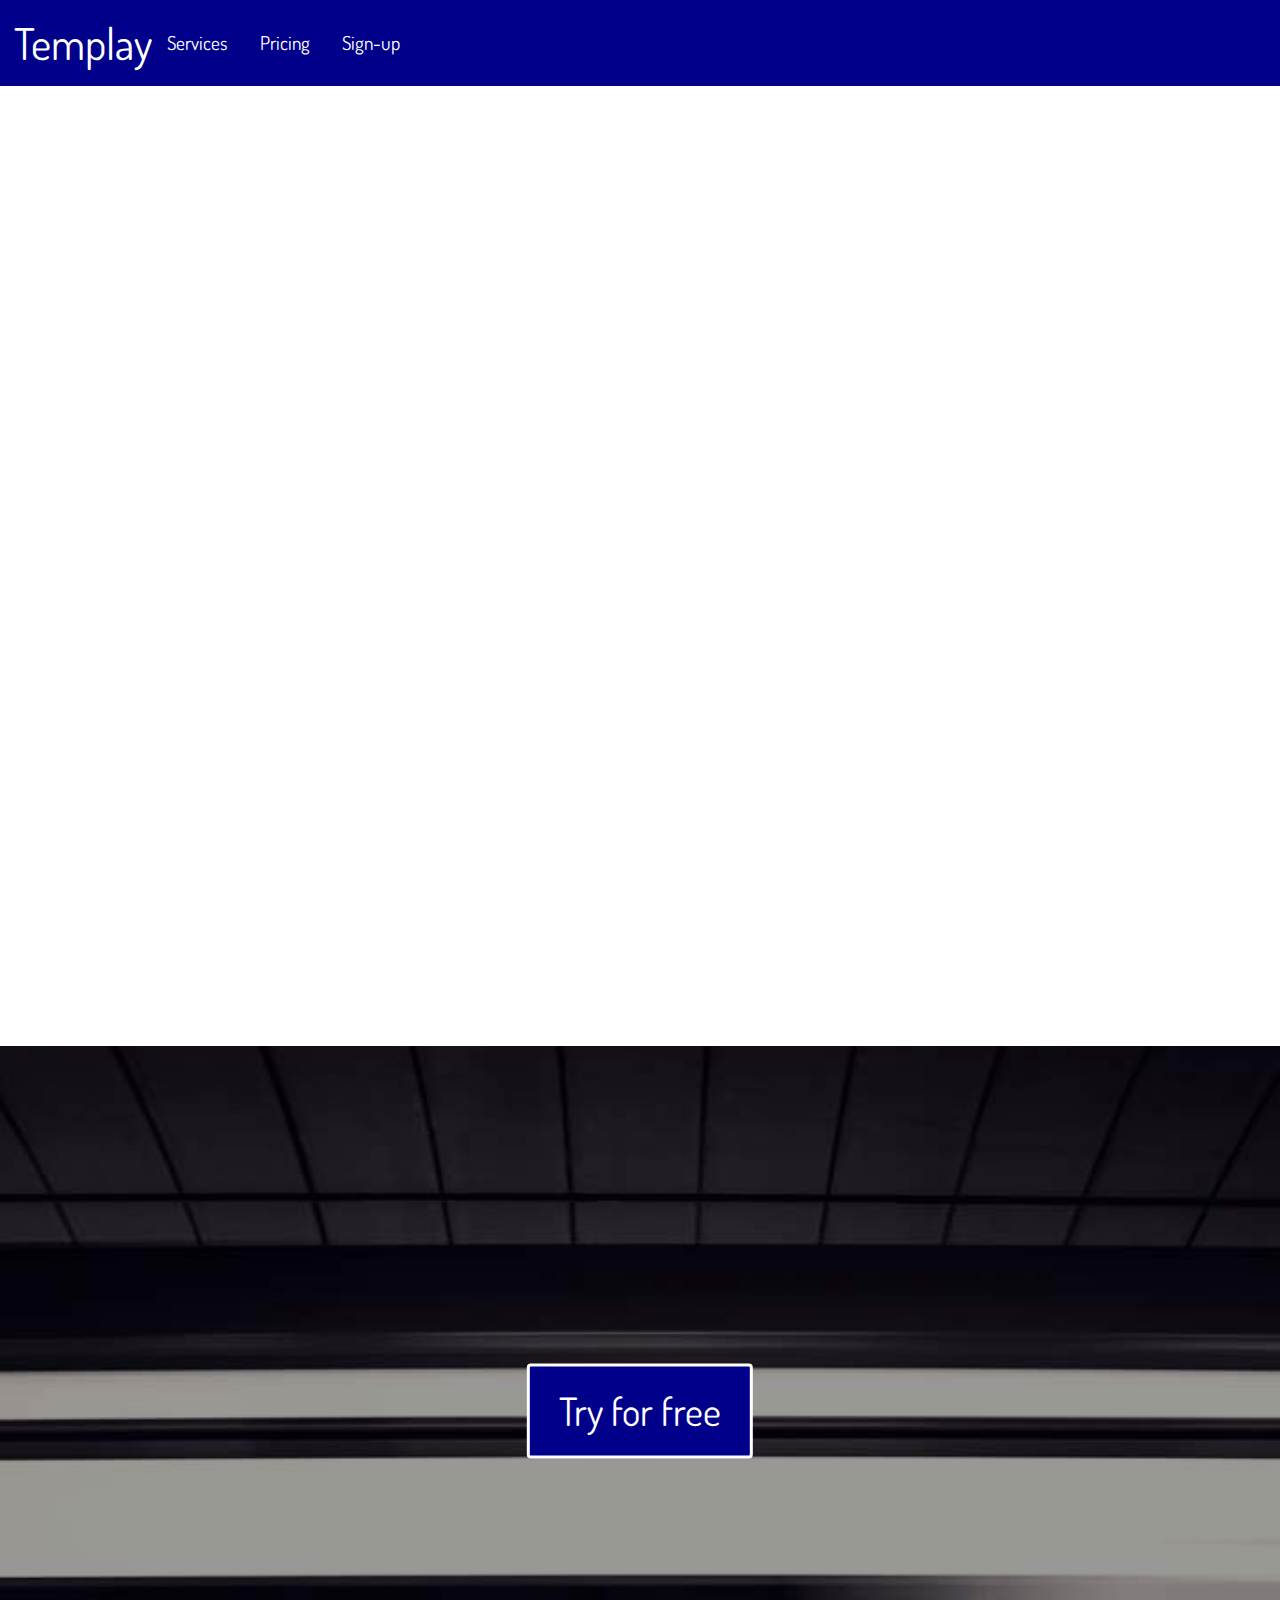
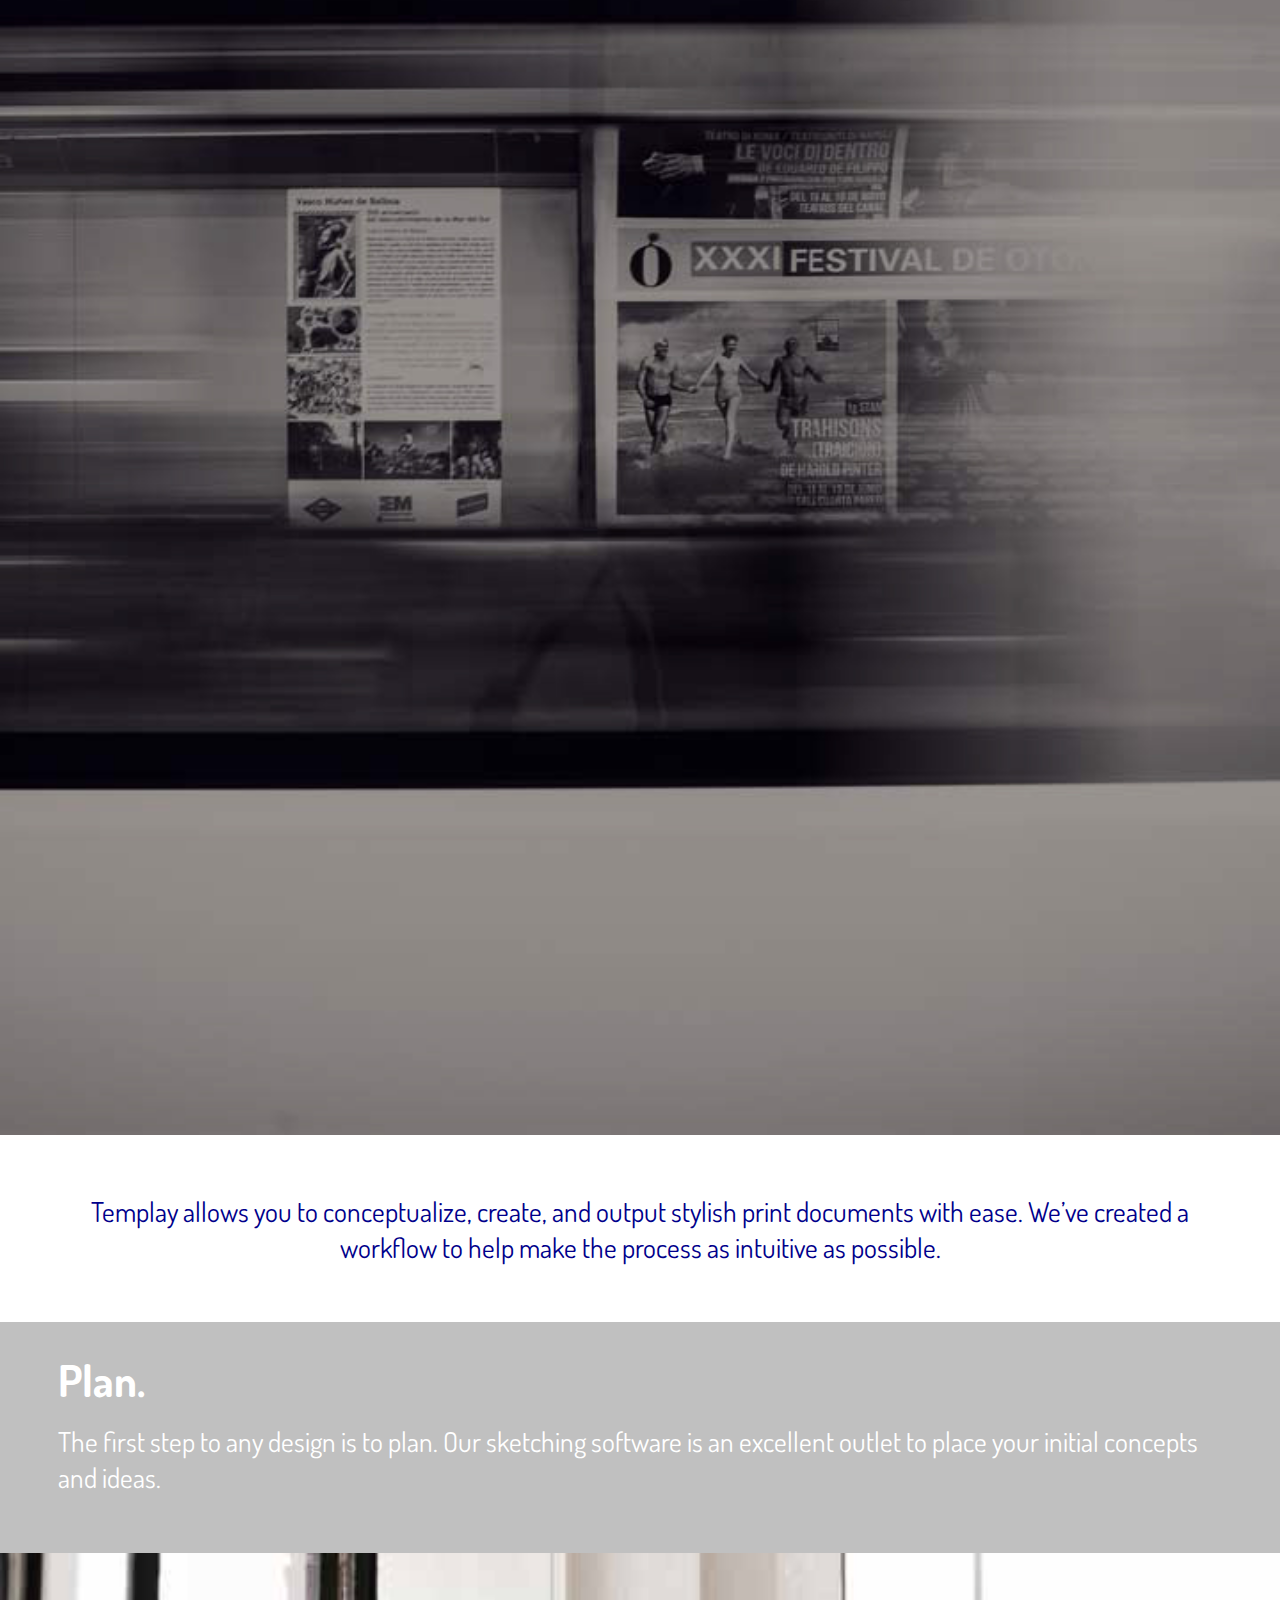
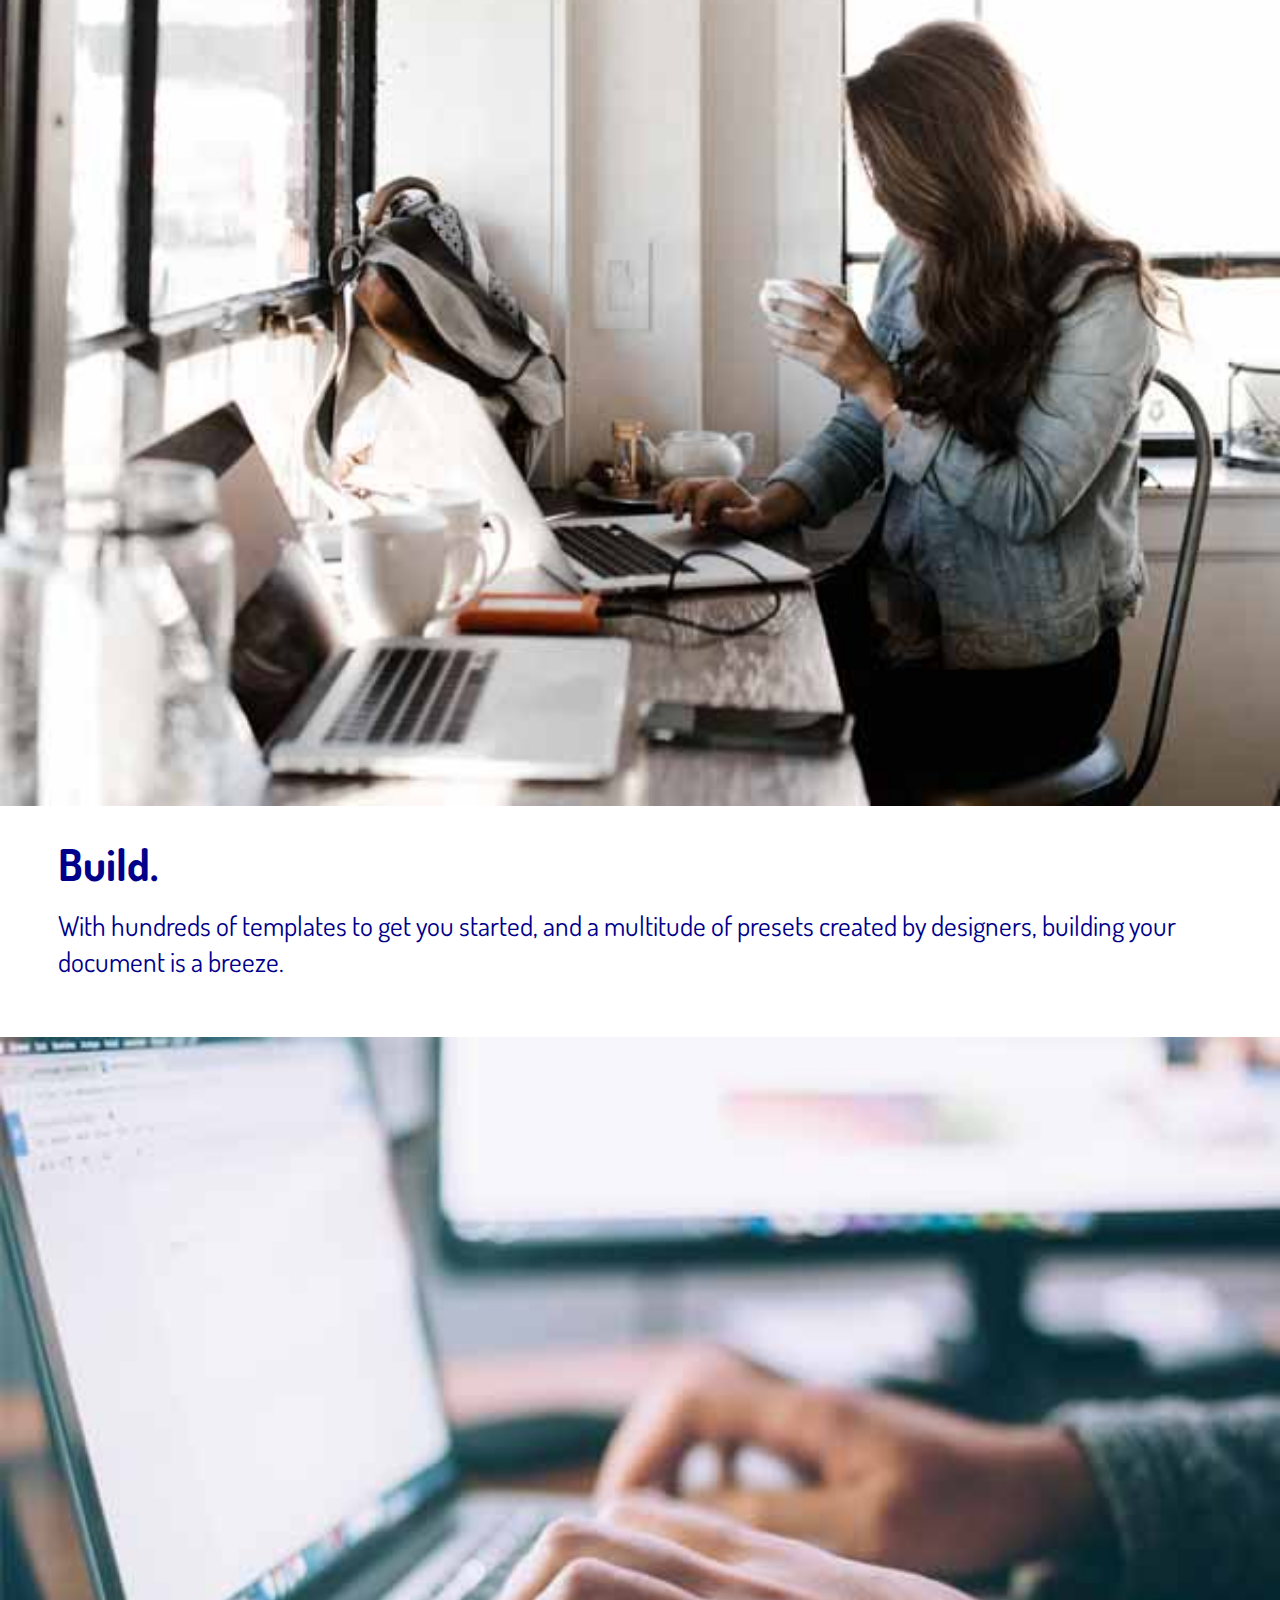
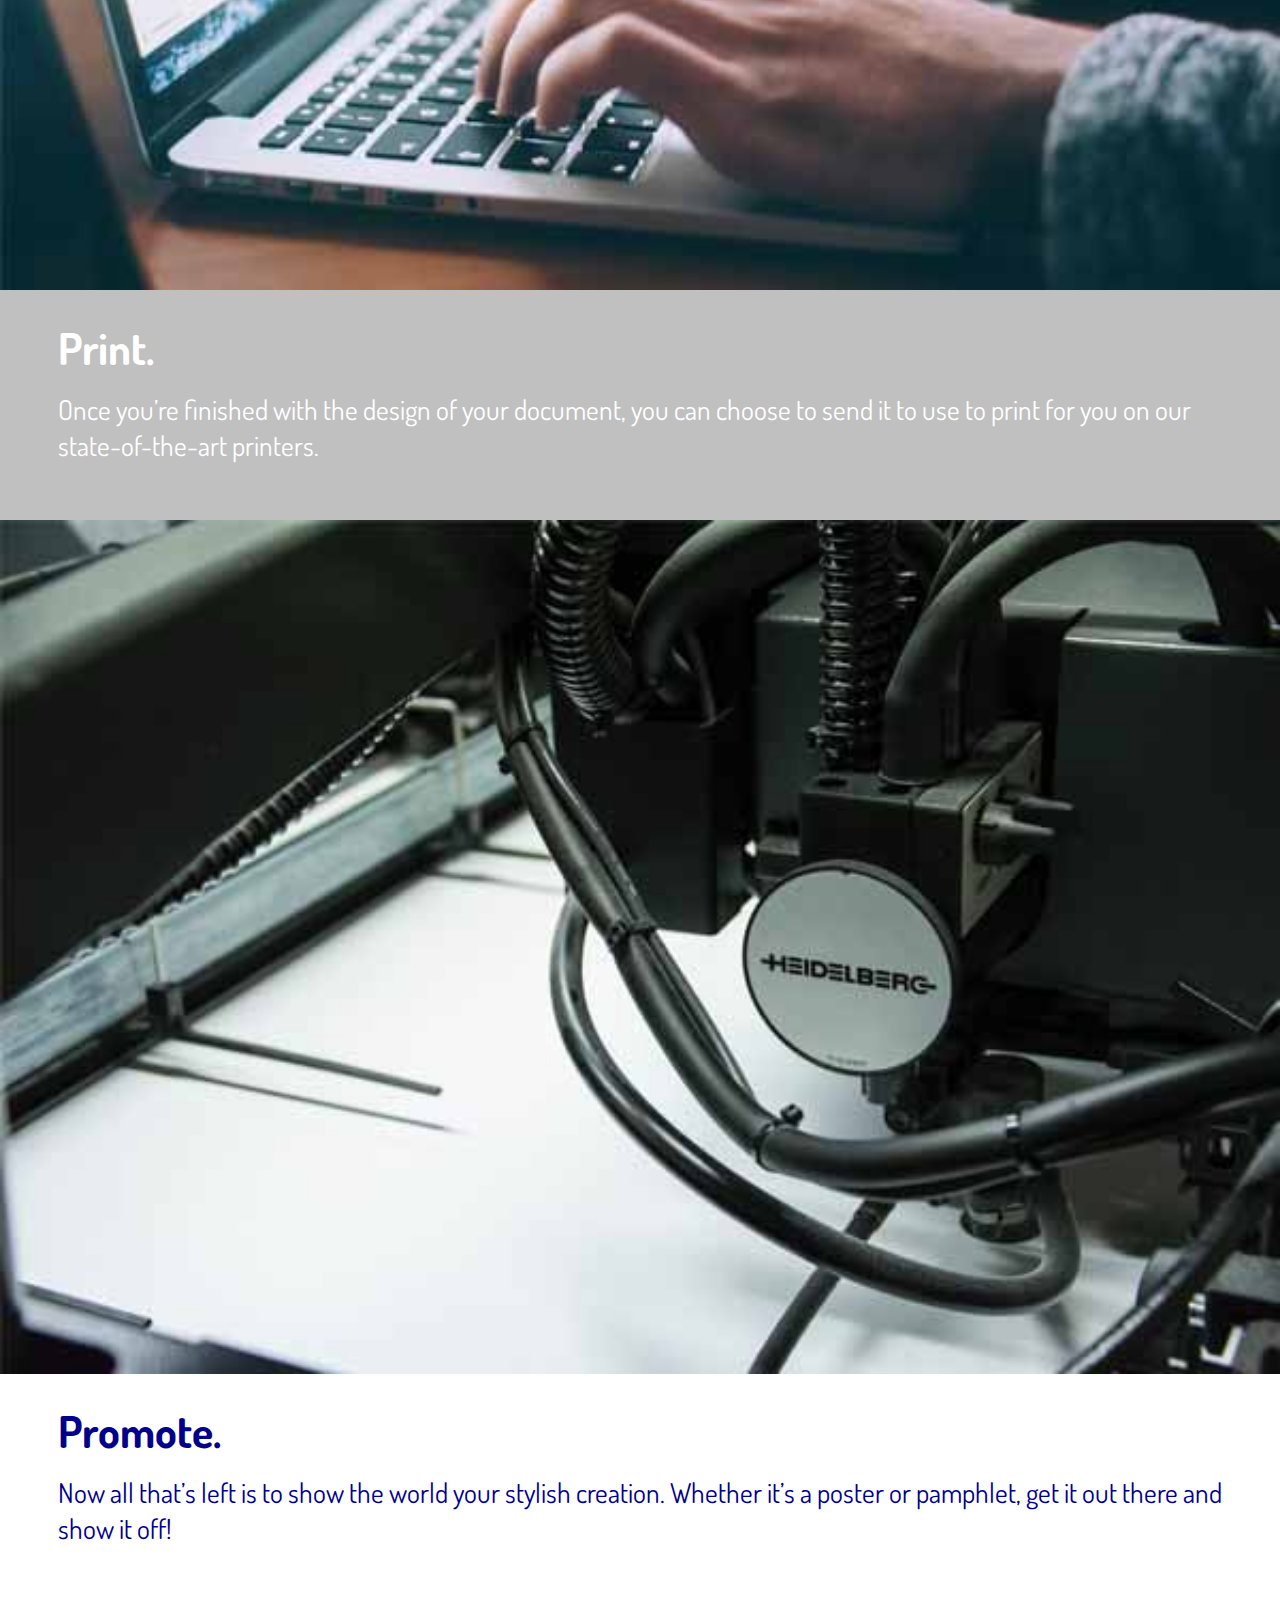
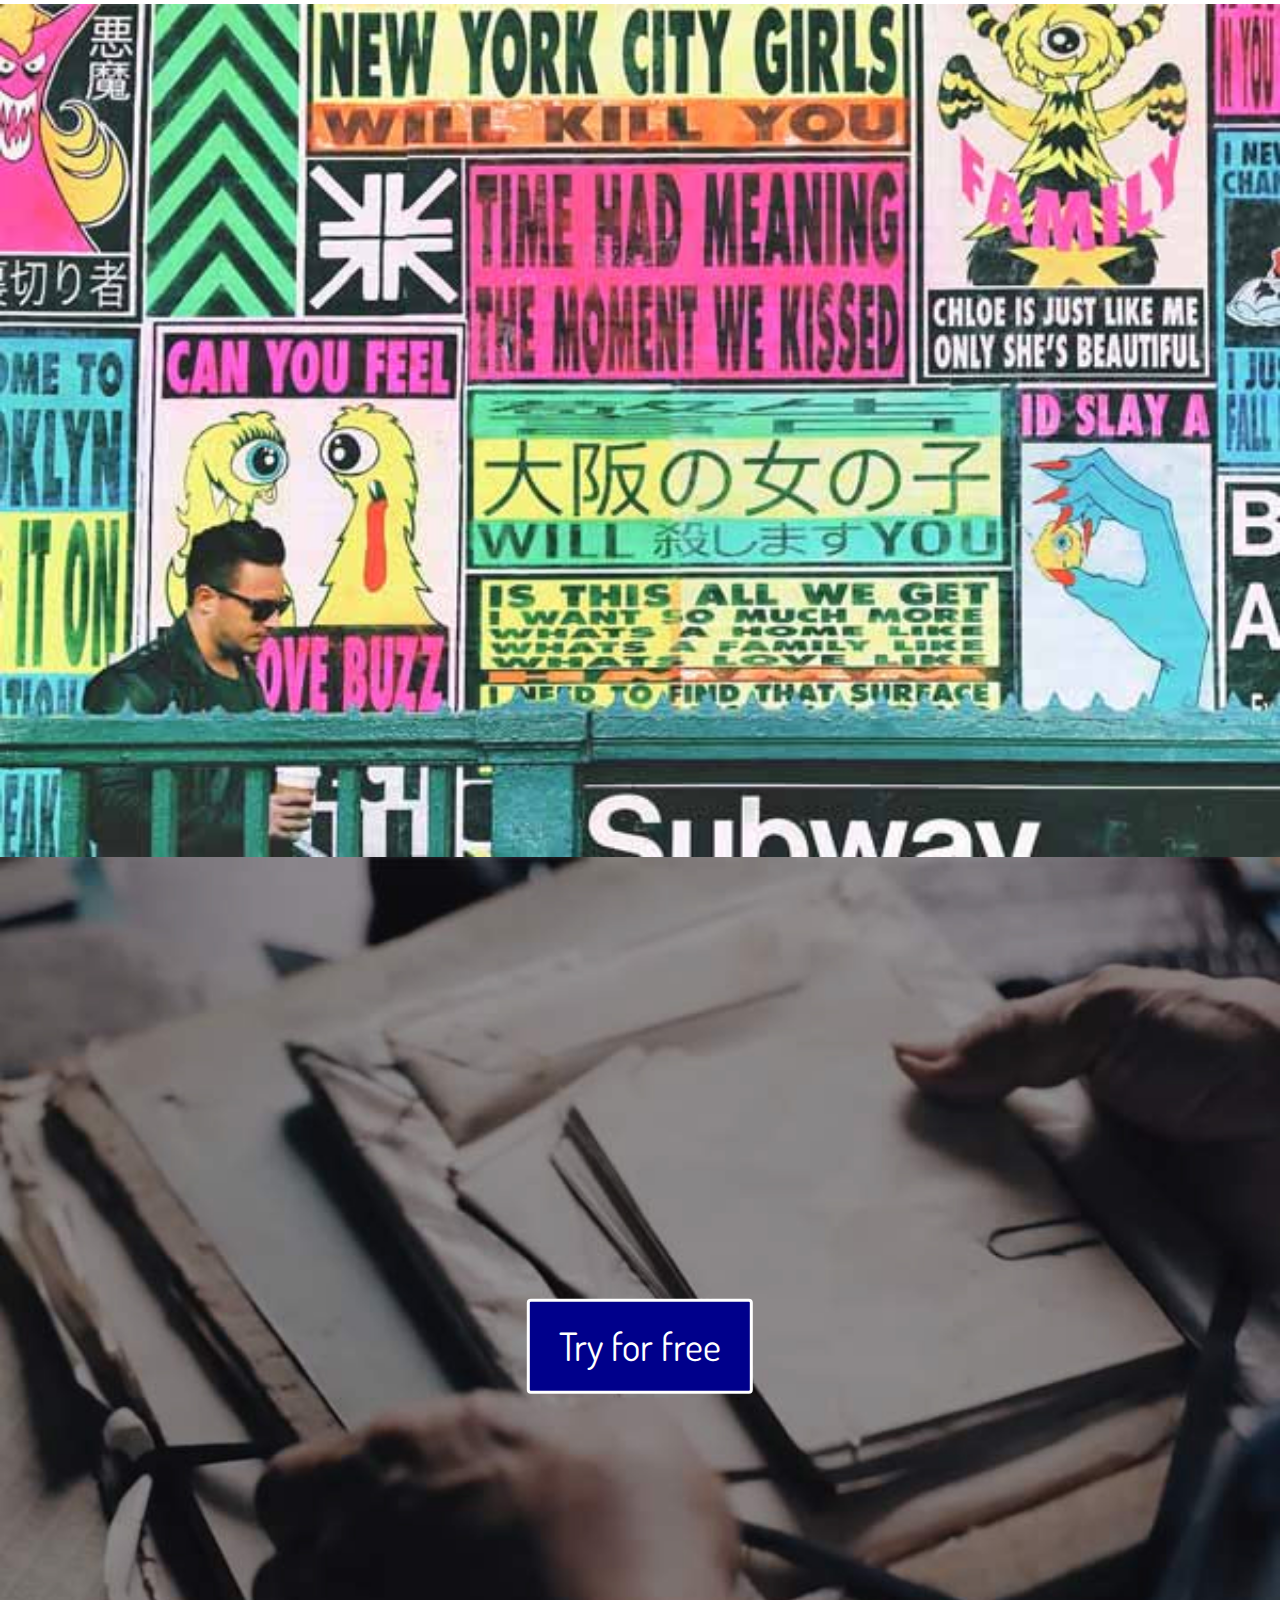
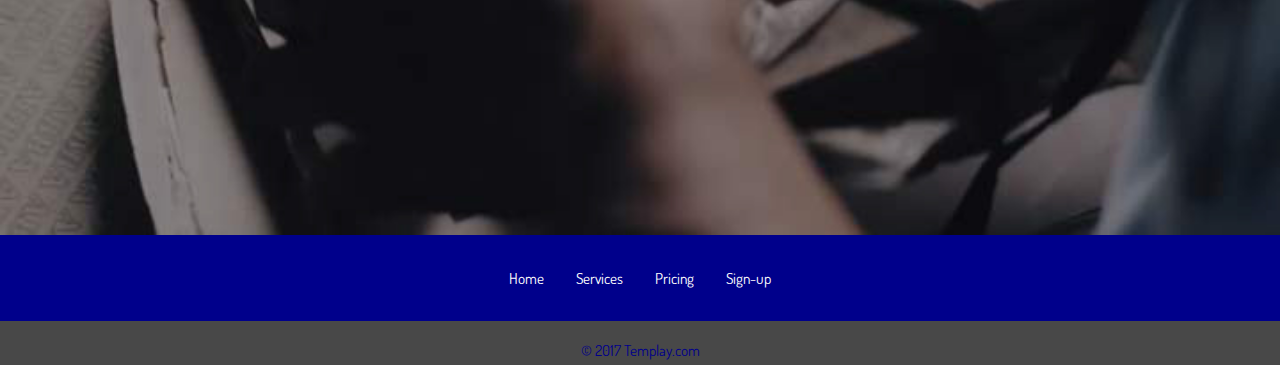
==== commit e0f36403: "fixed issue with grids and units" ====
--- a/index.html
+++ b/index.html
@@ -14,10 +14,10 @@
 </head>
 <body>
 
-  <header class="grid masthead gutter-1-2 pad-t-1-2 pad-b">
+  <header class="grid masthead pad-t-1-2 gutter-1-2">
     <nav>
-      <a class="unit xs-1-3 inline halign-middle yotta inline halign-middle" href="index.html">Templay</a>
-      <ul class="unit xs-2-3 list-group inline right pad-t-1-2">
+      <a class="unit xs-1-4 inline halign-middle yotta inline halign-middle" href="index.html">Templay</a>
+      <ul class="unit xs-3-4 list-group inline pad-t-1-2 text-right pad-r-0">
         <li class="inline halign-middle gutter-1-2"><a href="tour.html">Services</a></li>
         <li class="inline halign-middle gutter-1-2"><a href="pricing.html">Pricing</a></li>
         <li class="inline halign-middle gutter-1-2"><a href="sign-up.html">Sign-up</a></li>
@@ -25,44 +25,45 @@
     </nav>
   </header>
 
-  <main>
-    <div class="pad-0">
-      <img class="img-flex relative pad-t-0" src="images/home-banner.jpg" alt="">
-      <div class="absolute pin-center text-center height-half halign-middle">
-        <h2 class="banner-text push-1-2 zetta bold">Print made easy.</h2>
-        <p class="text-center banner-text">With Templay templates, creating stylish print documents has never been easier.</p>
-        <a class="btn absolute pin-center zetta button-width" href="sign-up.html">Try for free</a>
+  <main class="grid">
+    <section>
+      <div class="pad-0 embed embed-4by3">
+        <img class="img-flex relative pad-t-0 embed-item" src="images/home-banner.jpg" alt="">
+        <div class="absolute pin-center text-center height-half halign-middle">
+          <h1 class="unit banner-text push-1-2 zetta bold">Print made easy.</h1>
+          <p class="unit text-center banner-text">With Templay templates, creating stylish print documents has never been easier.</p>
+          <a class="unit btn absolute pin-center zetta button-width" href="sign-up.html">Try for free</a>
+        </div>
       </div>
-    </div>
 
-    <div class="gutter-2 text-center pad-t-2">
-      <p class="tera push-2">Templay allows you to conceptualize, create, and output stylish print documents with ease. We’ve created a workflow to help make the process as intuitive as possible.</p>
-    </div>
+      <div class="unit gutter-2 text-center pad-t-2">
+        <p class="tera push-2">Templay allows you to conceptualize, create, and output stylish print documents with ease. We’ve created a workflow to help make the process as intuitive as possible.</p>
+      </div>
 
-    <div class="grid darkbox">
-      <h2 class="gutter-2 pad-t yotta push-1-2 white-text">Plan.</h2>
-      <p class="gutter-2 pad-b tera white-text">The first step to any design is to plan. Our sketching software is an excellent outlet to place your initial concepts and ideas.</p>
-      <img class="img-flex" src="images/plan-small.jpg" alt="">
-    </div>
+      <div class="unit darkbox">
+        <h2 class="gutter-2 pad-t yotta push-1-2 white-text">Plan.</h2>
+        <p class="unit gutter-2 pad-b tera white-text">The first step to any design is to plan. Our sketching software is an excellent outlet to place your initial concepts and ideas.</p>
+        <img class="img-flex" src="images/plan-small.jpg" alt="">
+      </div>
 
-    <div class="grid">
-      <h2 class="gutter-2 pad-t yotta push-1-2 dark-text">Build.</h2>
-      <p class="gutter-2 pad-b tera">With hundreds of templates to get you started, and a multitude of presets created by designers, building your document is a breeze.</p>
-      <img class="img-flex" src="images/build-small.jpg" alt="">
-    </div>
+      <div class="unit">
+        <h2 class="gutter-2 pad-t yotta push-1-2 dark-text">Build.</h2>
+        <p class="unit gutter-2 pad-b tera">With hundreds of templates to get you started, and a multitude of presets created by designers, building your document is a breeze.</p>
+        <img class="img-flex" src="images/build-small.jpg" alt="">
+      </div>
 
-    <div class="grid darkbox">
-      <h2 class="gutter-2 pad-t yotta push-1-2 white-text">Print.</h2>
-      <p class="gutter-2 pad-b tera white-text">Once you’re finished with the design of your document, you can choose to send it to use to print for you on our state-of-the-art printers.</p>
-      <img class="img-flex" src="images/print-small.jpg" alt="">
-    </div>
+      <div class="unit darkbox">
+        <h2 class="unit gutter-2 pad-t yotta push-1-2 white-text">Print.</h2>
+        <p class="unit gutter-2 pad-b tera white-text">Once you’re finished with the design of your document, you can choose to send it to use to print for you on our state-of-the-art printers.</p>
+        <img class="img-flex" src="images/print-small.jpg" alt="">
+      </div>
 
-    <div class="grid">
-      <h2 class="gutter-2 pad-t yotta push-1-2 dark-text">Promote.</h2>
-      <p class="gutter-2 pad-b tera">Now all that’s left is to show the world your stylish creation. Whether it’s a poster or pamphlet, get it out there and show it off!</p>
-      <img class="img-flex push-2" src="images/promote-small.jpg" alt="">
-    </div>
-
+      <div class="unit">
+        <h2 class="unit gutter-2 pad-t yotta push-1-2 dark-text">Promote.</h2>
+        <p class="unit gutter-2 pad-b tera">Now all that’s left is to show the world your stylish creation. Whether it’s a poster or pamphlet, get it out there and show it off!</p>
+        <img class="img-flex" src="images/promote-small.jpg" alt="">
+      </div>
+    </section>
   </main>
 
   <footer>
@@ -79,10 +80,9 @@
       </ul>
     </div>
     <div class="copyright center-content pad-0">
-      <p class="micro push-0 pad-t-1-2">&copy; 2017 Templay.com<p>
-    <div>
+      <p class="micro push-0 pad-t-1-2">&copy; 2017 Templay.com</p>
+    </div>
   </footer>
-
 
 </body>
 </html>
--- a/css/grid.css
+++ b/css/grid.css
@@ -0,0 +1,496 @@
+/*
+  Gridifier || Code released under the UNLICENSE
+  https://gridifier.web-dev.tools/#xs,4,0,0,0;s,4,25,0,0;m,4,38,1,1;l,4,60,1,1
+*/
+
+.grid {
+  margin: 0;
+  padding: 0;
+  letter-spacing: -.31em;
+  text-rendering: optimizeSpeed;
+  display: -webkit-flex;
+  display: -ms-flexbox;
+  display: flex;
+  -webkit-flex-flow: row wrap;
+  -ms-flex-flow: row wrap;
+  flex-flow: row wrap;
+}
+
+.grid-bottom {
+  -webkit-align-items: flex-end;
+  -ms-align-items: flex-end;
+  align-items: flex-end;
+}
+
+.grid-middle {
+  -webkit-align-items: center;
+  -ms-align-items: center;
+  align-items: center;
+}
+
+.grid-stretch {
+  -webkit-align-items: stretch;
+  -ms-align-items: stretch;
+  align-items: stretch;
+}
+
+.opera-only :-o-prefocus,
+.grid {
+  word-spacing: -.43em;
+}
+
+.unit {
+  letter-spacing: normal;
+  text-rendering: auto;
+  vertical-align: top;
+  word-spacing: normal;
+  display: inline-block;
+  visibility: visible;
+}
+
+.grid-bottom .unit {
+  vertical-align: bottom;
+}
+
+.grid-middle .unit {
+  vertical-align: middle;
+}
+
+[class*="unit-push-"],
+[class*="unit-pull-"] {
+  position: relative;
+}
+
+.unit-xs-hidden {
+  display: none;
+  visibility: hidden;
+}
+
+.unit-xs-centered {
+  margin: 0 auto;
+}
+
+.unit-xs-1,
+.xs-1 {
+  display: block;
+  visibility: visible;
+  width: 100%;
+}
+
+.unit-xs-1-2,
+.xs-1-2 {
+  width: 50%;
+}
+
+.unit-xs-1-3,
+.xs-1-3 {
+  width: 33.3333%;
+}
+
+.unit-xs-2-3,
+.xs-2-3 {
+  width: 66.6667%;
+}
+
+.unit-xs-1-4,
+.xs-1-4 {
+  width: 25%;
+}
+
+.unit-xs-3-4,
+.xs-3-4 {
+  width: 75%;
+}
+
+.unit-xs-1-2,
+.xs-1-2,
+.unit-xs-1-3,
+.xs-1-3,
+.unit-xs-2-3,
+.xs-2-3,
+.unit-xs-1-4,
+.xs-1-4,
+.unit-xs-3-4,
+.xs-3-4 {
+  display: inline-block;
+  visibility: visible;
+}
+
+@media only screen and (min-width: 25em) {
+
+  .unit-s-hidden {
+    display: none;
+    visibility: hidden;
+  }
+
+  .unit-s-centered {
+    margin: 0 auto;
+  }
+
+  .unit-s-1,
+  .s-1 {
+    display: block;
+    visibility: visible;
+    width: 100%;
+  }
+
+  .unit-s-1-2,
+  .s-1-2 {
+    width: 50%;
+  }
+
+  .unit-s-1-3,
+  .s-1-3 {
+    width: 33.3333%;
+  }
+
+  .unit-s-2-3,
+  .s-2-3 {
+    width: 66.6667%;
+  }
+
+  .unit-s-1-4,
+  .s-1-4 {
+    width: 25%;
+  }
+
+  .unit-s-3-4,
+  .s-3-4 {
+    width: 75%;
+  }
+
+  .unit-s-1-2,
+  .s-1-2,
+  .unit-s-1-3,
+  .s-1-3,
+  .unit-s-2-3,
+  .s-2-3,
+  .unit-s-1-4,
+  .s-1-4,
+  .unit-s-3-4,
+  .s-3-4 {
+    display: inline-block;
+    visibility: visible;
+  }
+
+}
+
+@media only screen and (min-width: 38em) {
+
+  .unit-m-hidden {
+    display: none;
+    visibility: hidden;
+  }
+
+  .unit-m-centered {
+    margin: 0 auto;
+  }
+
+  .unit-m-1,
+  .m-1 {
+    display: block;
+    visibility: visible;
+    width: 100%;
+  }
+
+  .unit-offset-m-0 {
+    margin-left: 0;
+  }
+
+  .unit-push-m-0,
+  .unit-pull-m-0 {
+    left: 0;
+  }
+
+  .unit-m-1-2,
+  .m-1-2 {
+    width: 50%;
+  }
+
+  .unit-offset-m-1-2 {
+    margin-left: 50%;
+  }
+
+  .unit-push-m-1-2 {
+    left: 50%;
+  }
+
+  .unit-pull-m-1-2 {
+    left: -50%;
+  }
+
+  .unit-m-1-3,
+  .m-1-3 {
+    width: 33.3333%;
+  }
+
+  .unit-offset-m-1-3 {
+    margin-left: 33.3333%;
+  }
+
+  .unit-push-m-1-3 {
+    left: 33.3333%;
+  }
+
+  .unit-pull-m-1-3 {
+    left: -33.3333%;
+  }
+
+  .unit-m-2-3,
+  .m-2-3 {
+    width: 66.6667%;
+  }
+
+  .unit-offset-m-2-3 {
+    margin-left: 66.6667%;
+  }
+
+  .unit-push-m-2-3 {
+    left: 66.6667%;
+  }
+
+  .unit-pull-m-2-3 {
+    left: -66.6667%;
+  }
+
+  .unit-m-1-4,
+  .m-1-4 {
+    width: 25%;
+  }
+
+  .unit-offset-m-1-4 {
+    margin-left: 25%;
+  }
+
+  .unit-push-m-1-4 {
+    left: 25%;
+  }
+
+  .unit-pull-m-1-4 {
+    left: -25%;
+  }
+
+  .unit-m-3-4,
+  .m-3-4 {
+    width: 75%;
+  }
+
+  .unit-offset-m-3-4 {
+    margin-left: 75%;
+  }
+
+  .unit-push-m-3-4 {
+    left: 75%;
+  }
+
+  .unit-pull-m-3-4 {
+    left: -75%;
+  }
+
+  .unit-m-1-2,
+  .m-1-2,
+  .unit-m-1-3,
+  .m-1-3,
+  .unit-m-2-3,
+  .m-2-3,
+  .unit-m-1-4,
+  .m-1-4,
+  .unit-m-3-4,
+  .m-3-4 {
+    display: inline-block;
+    visibility: visible;
+  }
+
+}
+
+@media only screen and (min-width: 60em) {
+
+  .unit-l-hidden {
+    display: none;
+    visibility: hidden;
+  }
+
+  .unit-l-centered {
+    margin: 0 auto;
+  }
+
+  .unit-l-1,
+  .l-1 {
+    display: block;
+    visibility: visible;
+    width: 100%;
+  }
+
+  .unit-offset-l-0 {
+    margin-left: 0;
+  }
+
+  .unit-push-l-0,
+  .unit-pull-l-0 {
+    left: 0;
+  }
+
+  .unit-l-1-2,
+  .l-1-2 {
+    width: 50%;
+  }
+
+  .unit-offset-l-1-2 {
+    margin-left: 50%;
+  }
+
+  .unit-push-l-1-2 {
+    left: 50%;
+  }
+
+  .unit-pull-l-1-2 {
+    left: -50%;
+  }
+
+  .unit-l-1-3,
+  .l-1-3 {
+    width: 33.3333%;
+  }
+
+  .unit-offset-l-1-3 {
+    margin-left: 33.3333%;
+  }
+
+  .unit-push-l-1-3 {
+    left: 33.3333%;
+  }
+
+  .unit-pull-l-1-3 {
+    left: -33.3333%;
+  }
+
+  .unit-l-2-3,
+  .l-2-3 {
+    width: 66.6667%;
+  }
+
+  .unit-offset-l-2-3 {
+    margin-left: 66.6667%;
+  }
+
+  .unit-push-l-2-3 {
+    left: 66.6667%;
+  }
+
+  .unit-pull-l-2-3 {
+    left: -66.6667%;
+  }
+
+  .unit-l-1-4,
+  .l-1-4 {
+    width: 25%;
+  }
+
+  .unit-offset-l-1-4 {
+    margin-left: 25%;
+  }
+
+  .unit-push-l-1-4 {
+    left: 25%;
+  }
+
+  .unit-pull-l-1-4 {
+    left: -25%;
+  }
+
+  .unit-l-3-4,
+  .l-3-4 {
+    width: 75%;
+  }
+
+  .unit-offset-l-3-4 {
+    margin-left: 75%;
+  }
+
+  .unit-push-l-3-4 {
+    left: 75%;
+  }
+
+  .unit-pull-l-3-4 {
+    left: -75%;
+  }
+
+  .unit-l-1-2,
+  .l-1-2,
+  .unit-l-1-3,
+  .l-1-3,
+  .unit-l-2-3,
+  .l-2-3,
+  .unit-l-1-4,
+  .l-1-4,
+  .unit-l-3-4,
+  .l-3-4 {
+    display: inline-block;
+    visibility: visible;
+  }
+
+}
+
+.unit-content-distribute,
+.content-distribute {
+  display: -ms-flexbox;
+  display: -webkit-flex;
+  display: flex;
+  -ms-flex-direction: column;
+  -webkit-flex-direction: column;
+  flex-direction: column;
+  -ms-flex-pack: justify;
+  -webkit-justify-content: space-between;
+  justify-content: space-between;
+}
+
+.unit-content-center,
+.unit-content-center-vertical {
+  display: -webkit-flex;
+  display: -ms-flexbox;
+  display: flex;
+  -webkit-justify-content: center;
+  -ms-flex-pack: center;
+  justify-content: center;
+  -webkit-align-items: center;
+  -ms-flex-align: center;
+  align-items: center;
+  -webkit-align-content: center;
+  -ms-flex-line-pack: center;
+  align-content: center;
+  -webkit-flex-direction: column wrap;
+  -ms-flex-direction: column wrap;
+  flex-flow: column wrap;
+}
+
+.unit-content-center-horizontal {
+  display: -webkit-flex;
+  display: -ms-flexbox;
+  display: flex;
+  -webkit-justify-content: center;
+  -ms-flex-pack: center;
+  justify-content: center;
+  -webkit-align-items: center;
+  -ms-flex-align: center;
+  align-items: center;
+  -webkit-align-content: center;
+  -ms-flex-line-pack: center;
+  align-content: center;
+  -webkit-flex-direction: row wrap;
+  -ms-flex-direction: row wrap;
+  flex-flow: row wrap;
+}
+
+.content-fill,
+.content-stretch {
+  -ms-flex-grow: 2;
+  -webkit-flex-grow: 2;
+  flex-grow: 2;
+  max-width: 100%; /* @bugfix: IE 10, 11 */
+}
+
+.content-shrink {
+  -ms-align-self: center;
+  -webkit-align-self: center;
+  align-self: center;
+}
--- a/css/main.css
+++ b/css/main.css
@@ -1,5 +1,5 @@
 html {
-  font-family: 'Dosis', sans-serif;
+  font-family: "Dosis", sans-serif;
 }
 
 h1 {
@@ -51,7 +51,7 @@
 }
 
 .copyright {
-  background-color: 	#484848;
+  background-color: #484848;
   color: white;
 }
 
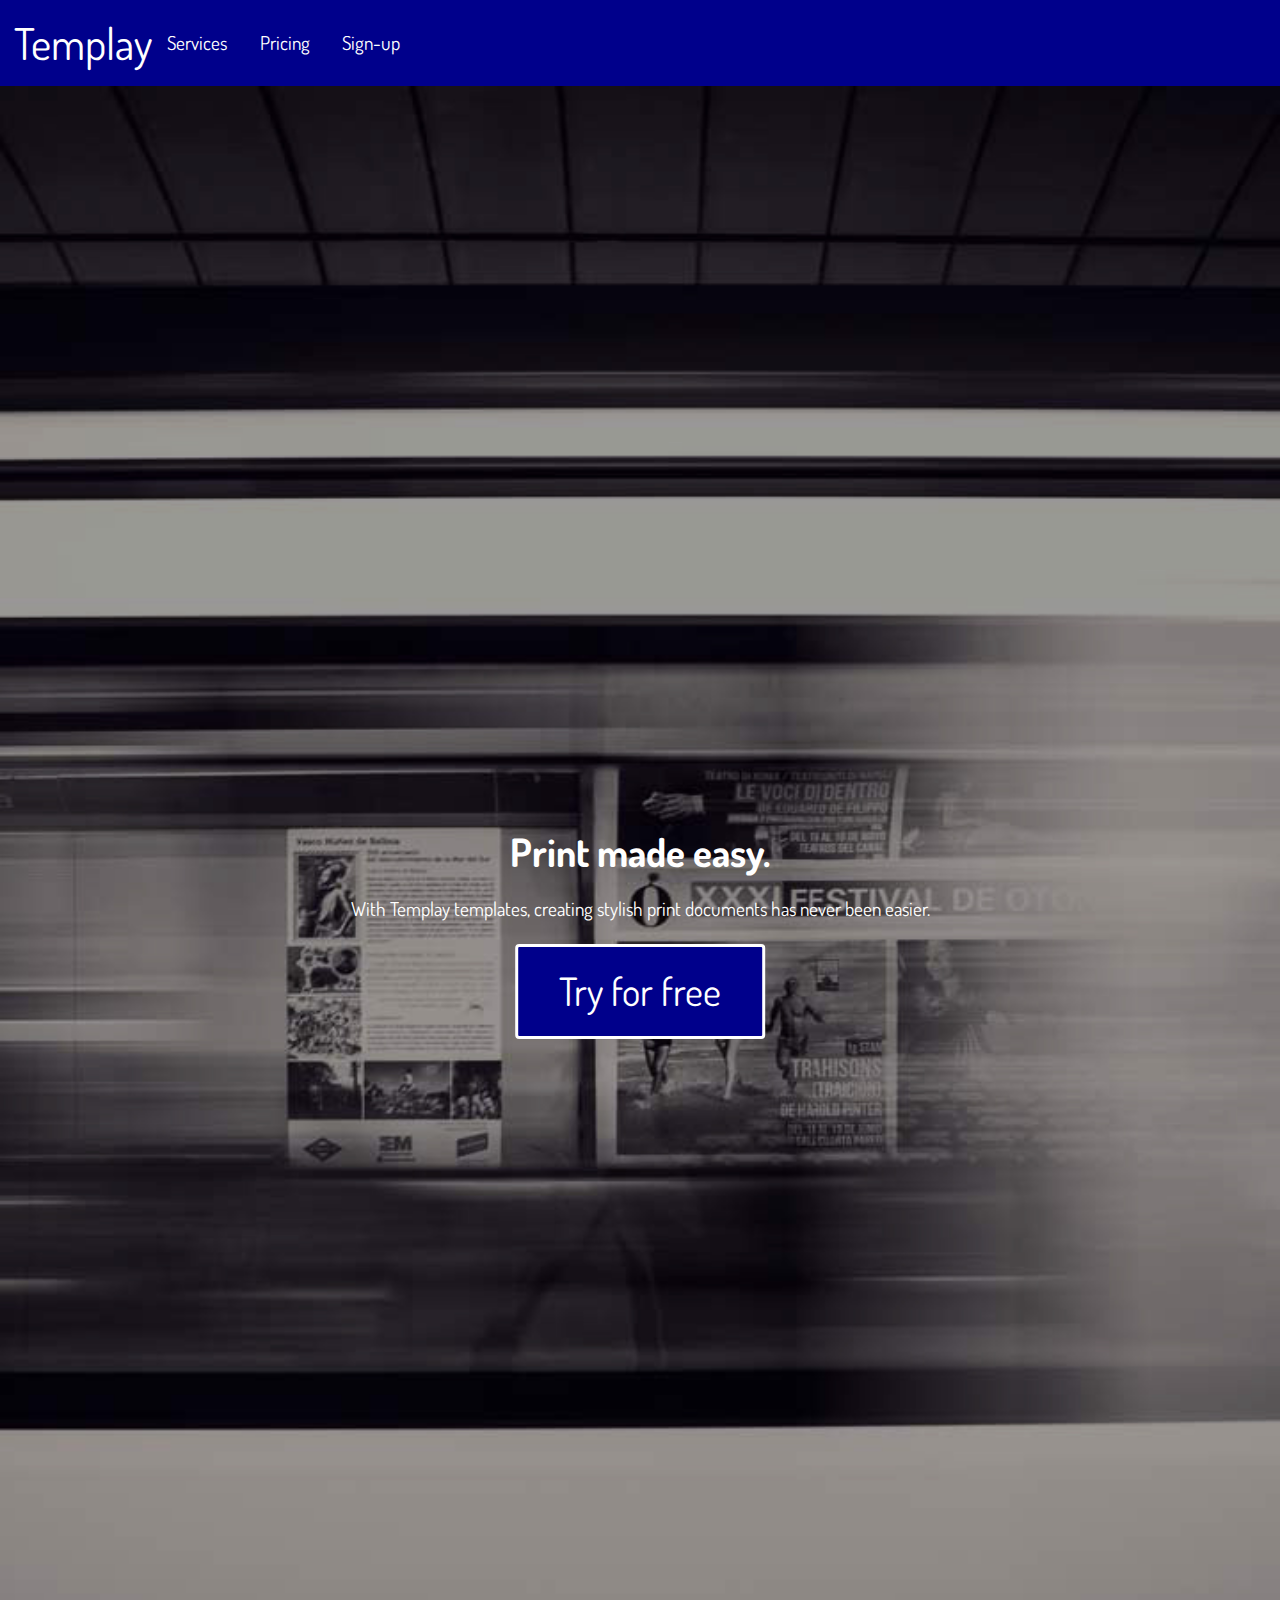
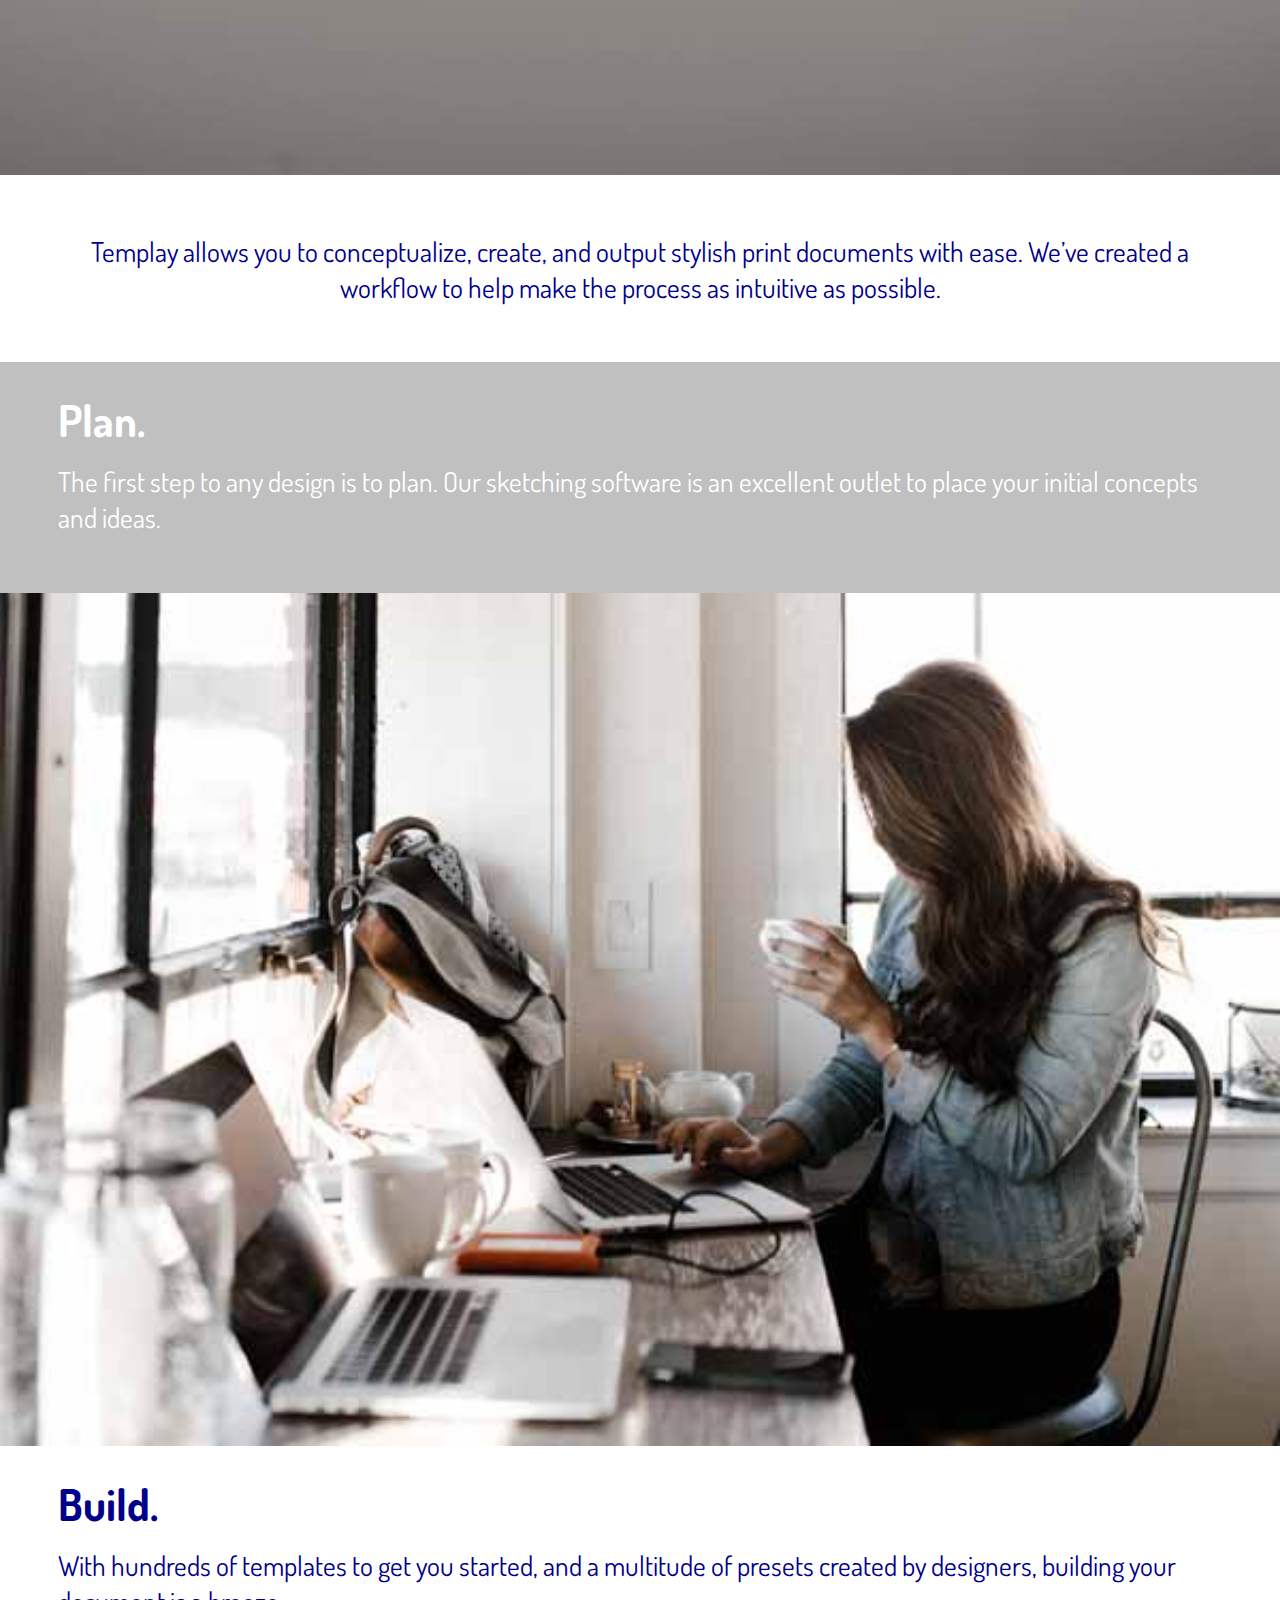
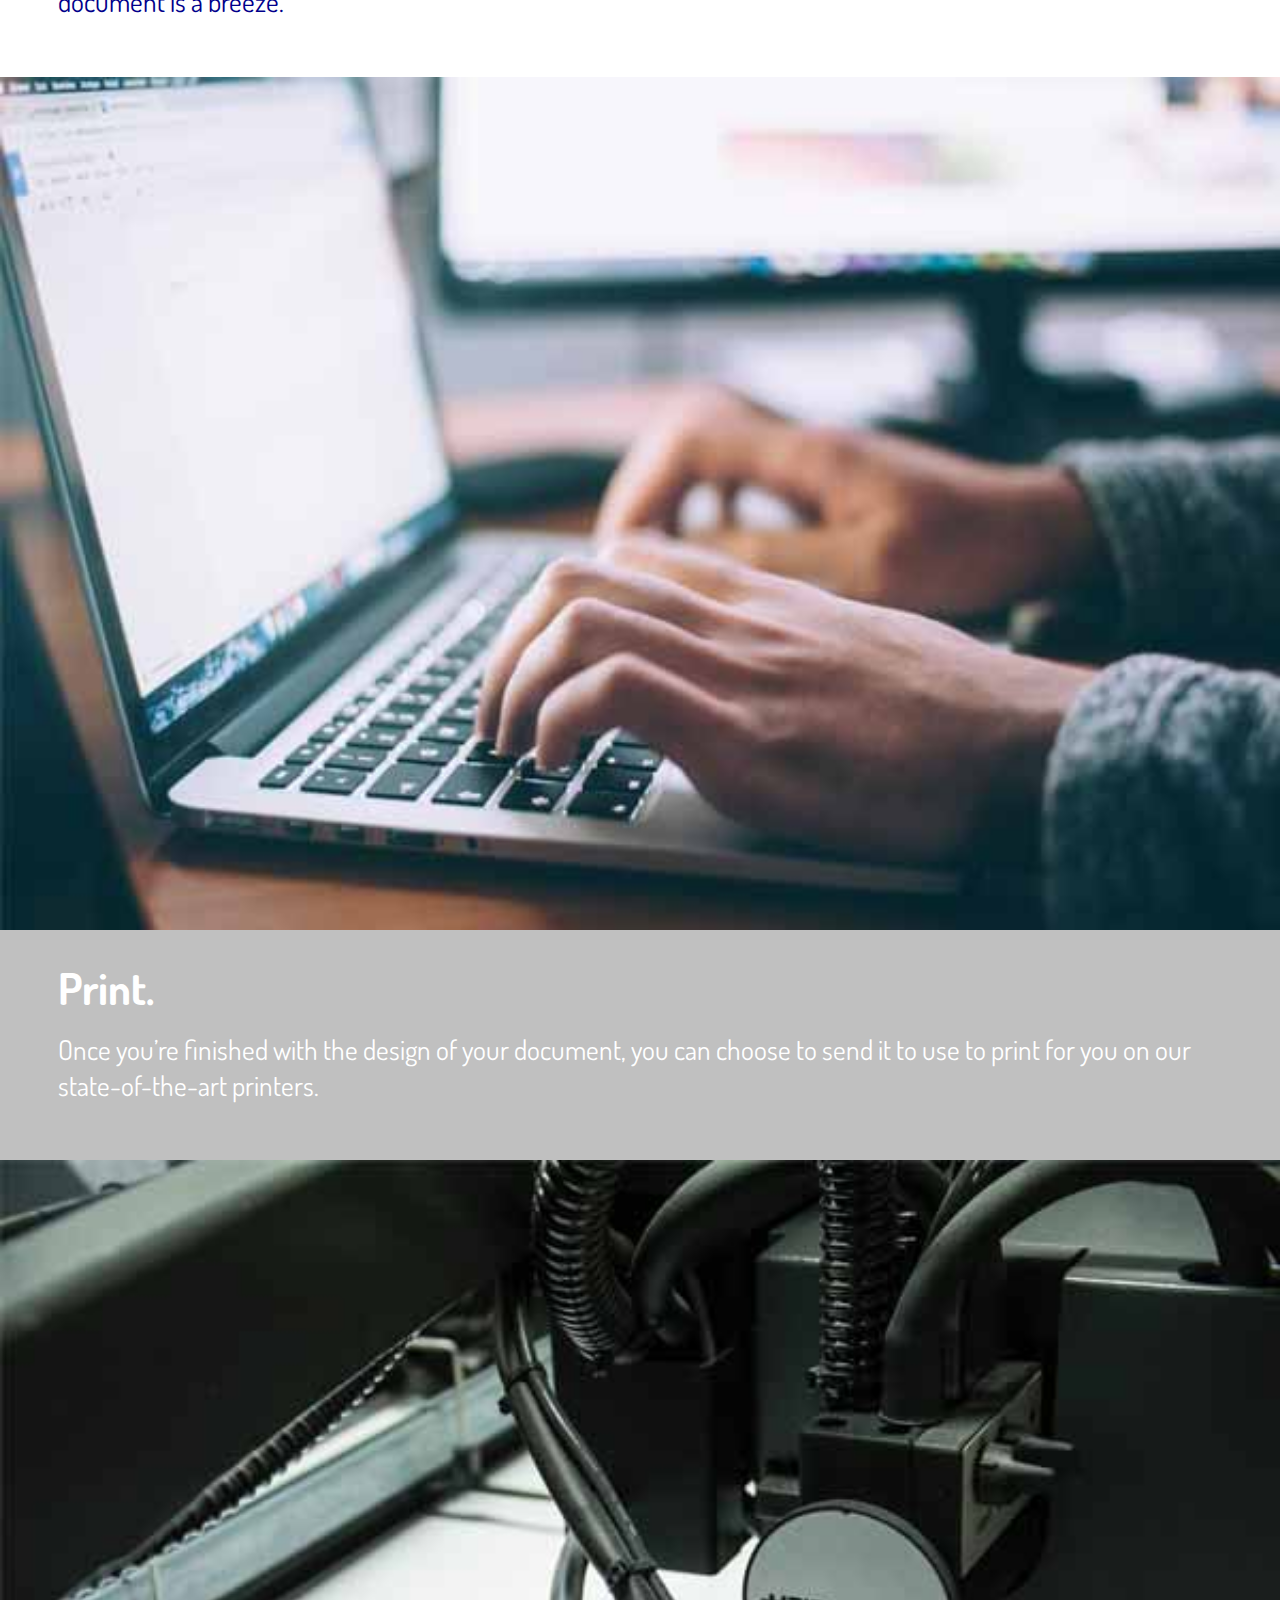
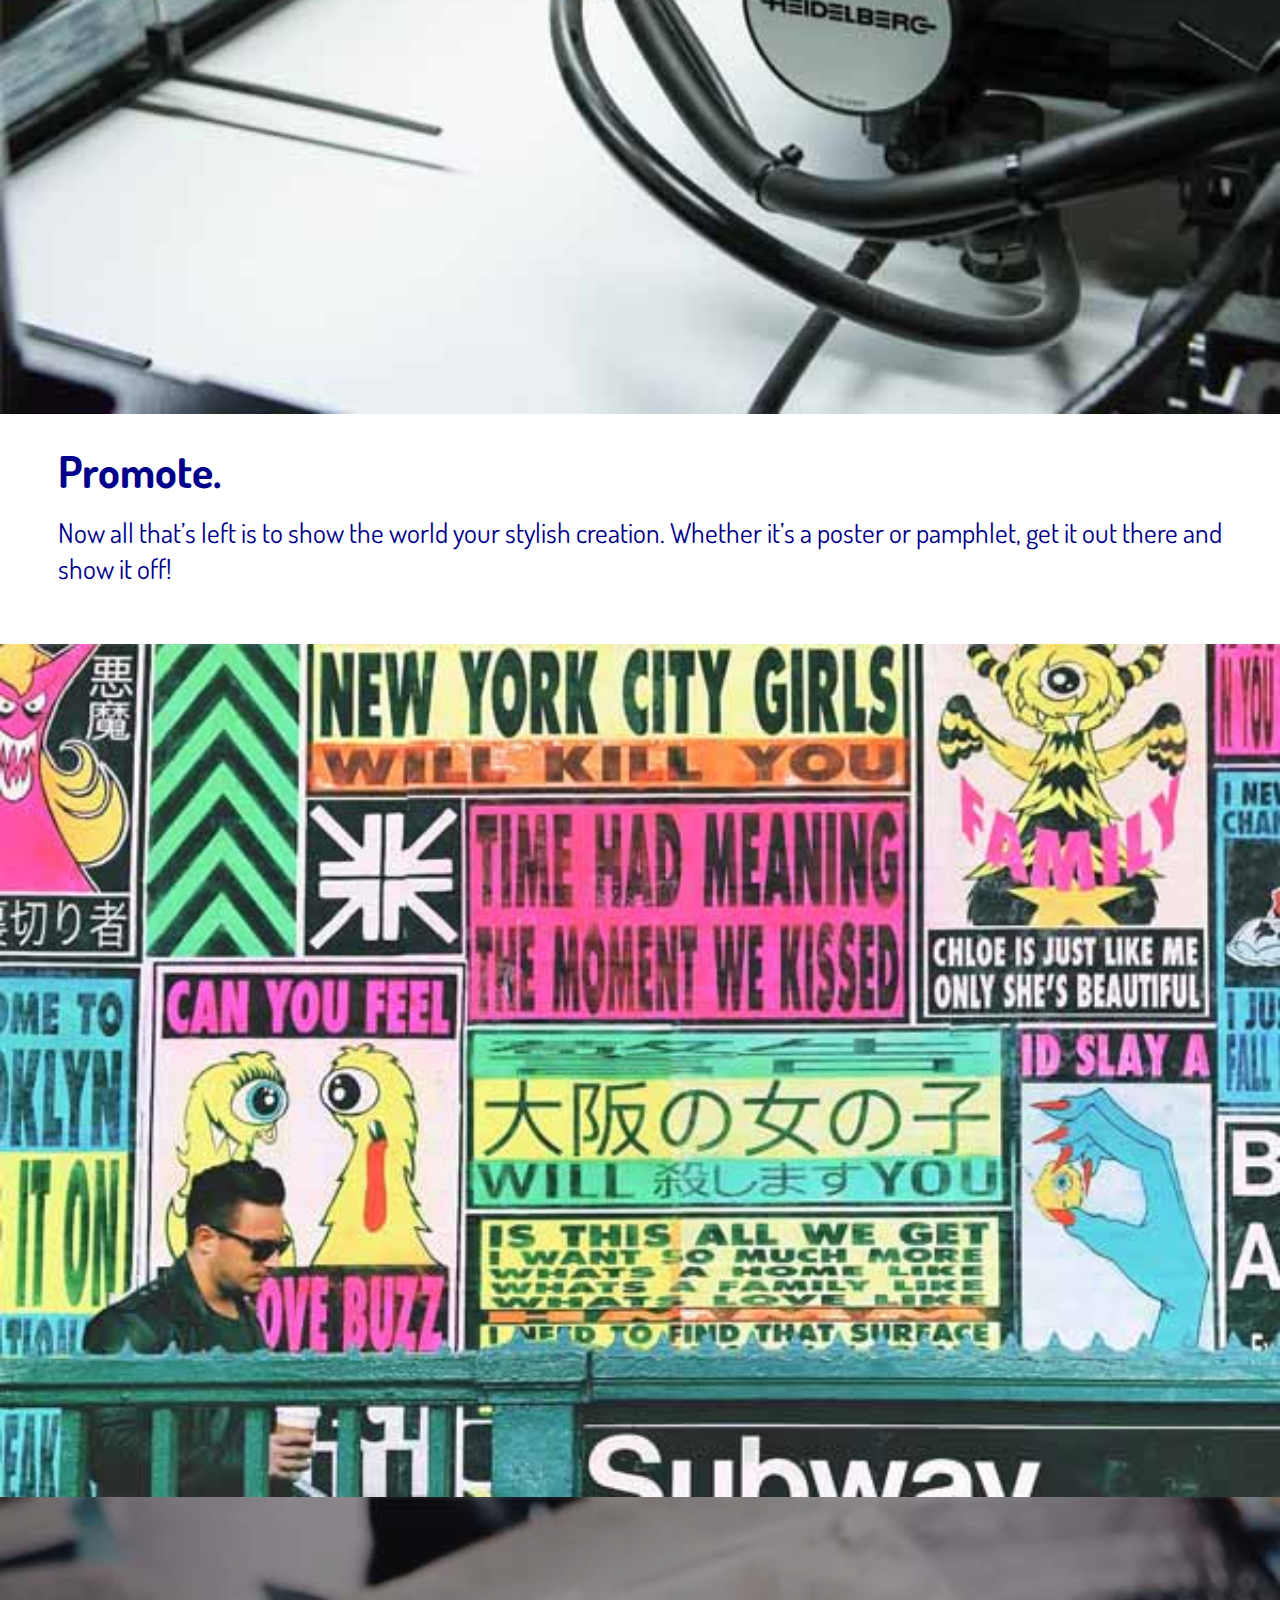
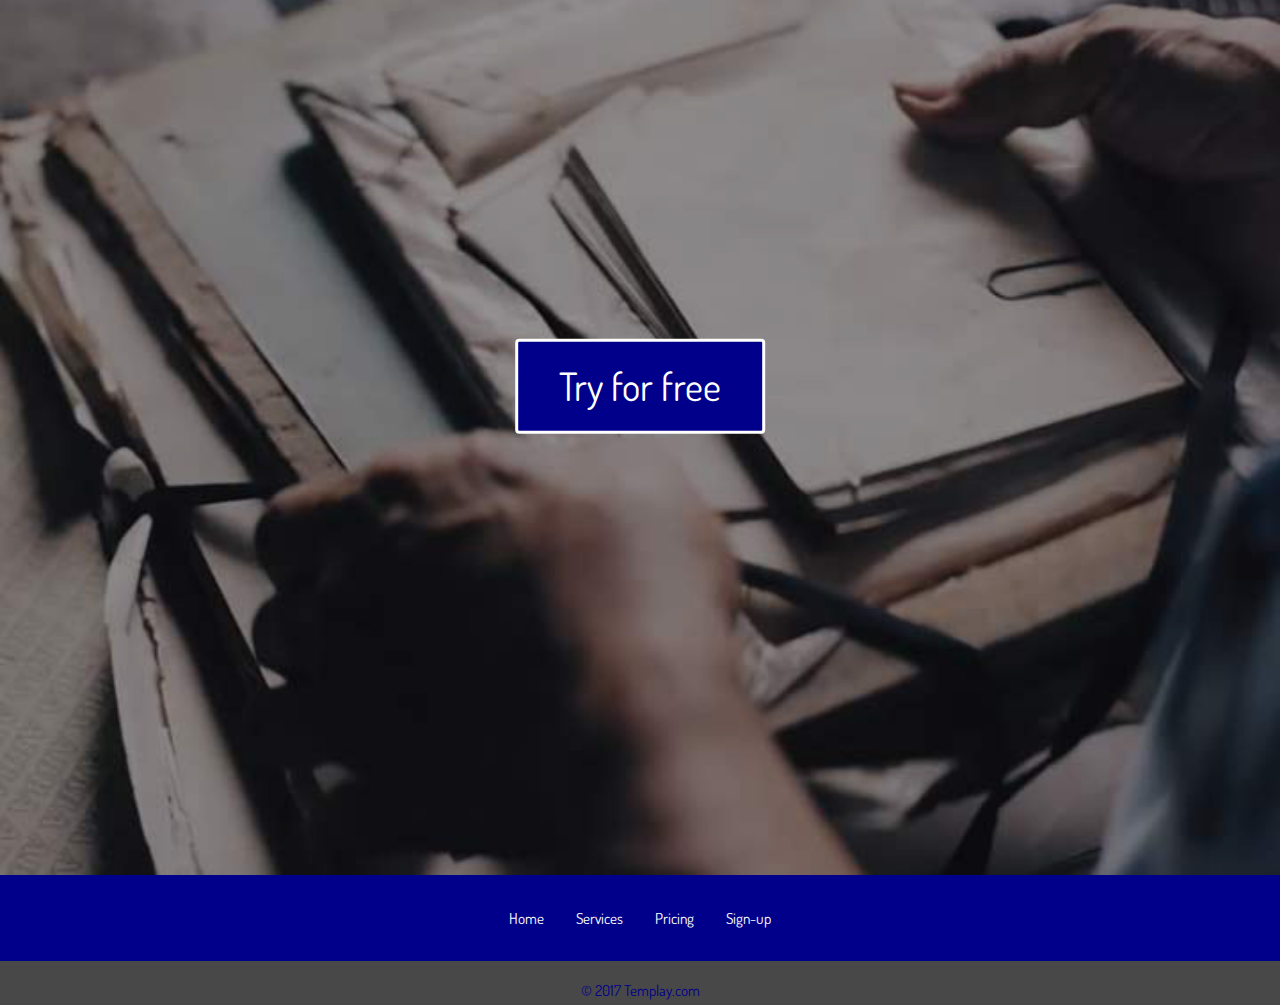
==== commit a0f50655: "added embed and fixed index.html banner" ====
--- a/index.html
+++ b/index.html
@@ -16,7 +16,7 @@
 
   <header class="grid masthead pad-t-1-2 gutter-1-2">
     <nav>
-      <a class="unit xs-1-4 inline halign-middle yotta inline halign-middle" href="index.html">Templay</a>
+      <a class="unit xs-1-4 inline halign-middle yotta inline" href="index.html">Templay</a>
       <ul class="unit xs-3-4 list-group inline pad-t-1-2 text-right pad-r-0">
         <li class="inline halign-middle gutter-1-2"><a href="tour.html">Services</a></li>
         <li class="inline halign-middle gutter-1-2"><a href="pricing.html">Pricing</a></li>
@@ -27,12 +27,14 @@
 
   <main class="grid">
     <section>
-      <div class="pad-0 embed embed-4by3">
+      <div class="pad-0 embed embed-132">
         <img class="img-flex relative pad-t-0 embed-item" src="images/home-banner.jpg" alt="">
-        <div class="absolute pin-center text-center height-half halign-middle">
+        <div class="absolute pin-center text-center">
           <h1 class="unit banner-text push-1-2 zetta bold">Print made easy.</h1>
-          <p class="unit text-center banner-text">With Templay templates, creating stylish print documents has never been easier.</p>
-          <a class="unit btn absolute pin-center zetta button-width" href="sign-up.html">Try for free</a>
+          <p class="unit text-center banner-text push-2">With Templay templates, creating stylish print documents has never been easier.</p>
+          <div class="pad-t-2">
+            <a class="unit btn absolute pin-center-bottom zetta button-width" href="sign-up.html">Try for free</a>
+          </div>
         </div>
       </div>
 
--- a/css/main.css
+++ b/css/main.css
@@ -17,7 +17,7 @@
 }
 
 .button-width {
-  min-width: 10rem;
+  min-width: 13rem;
 }
 
 header {
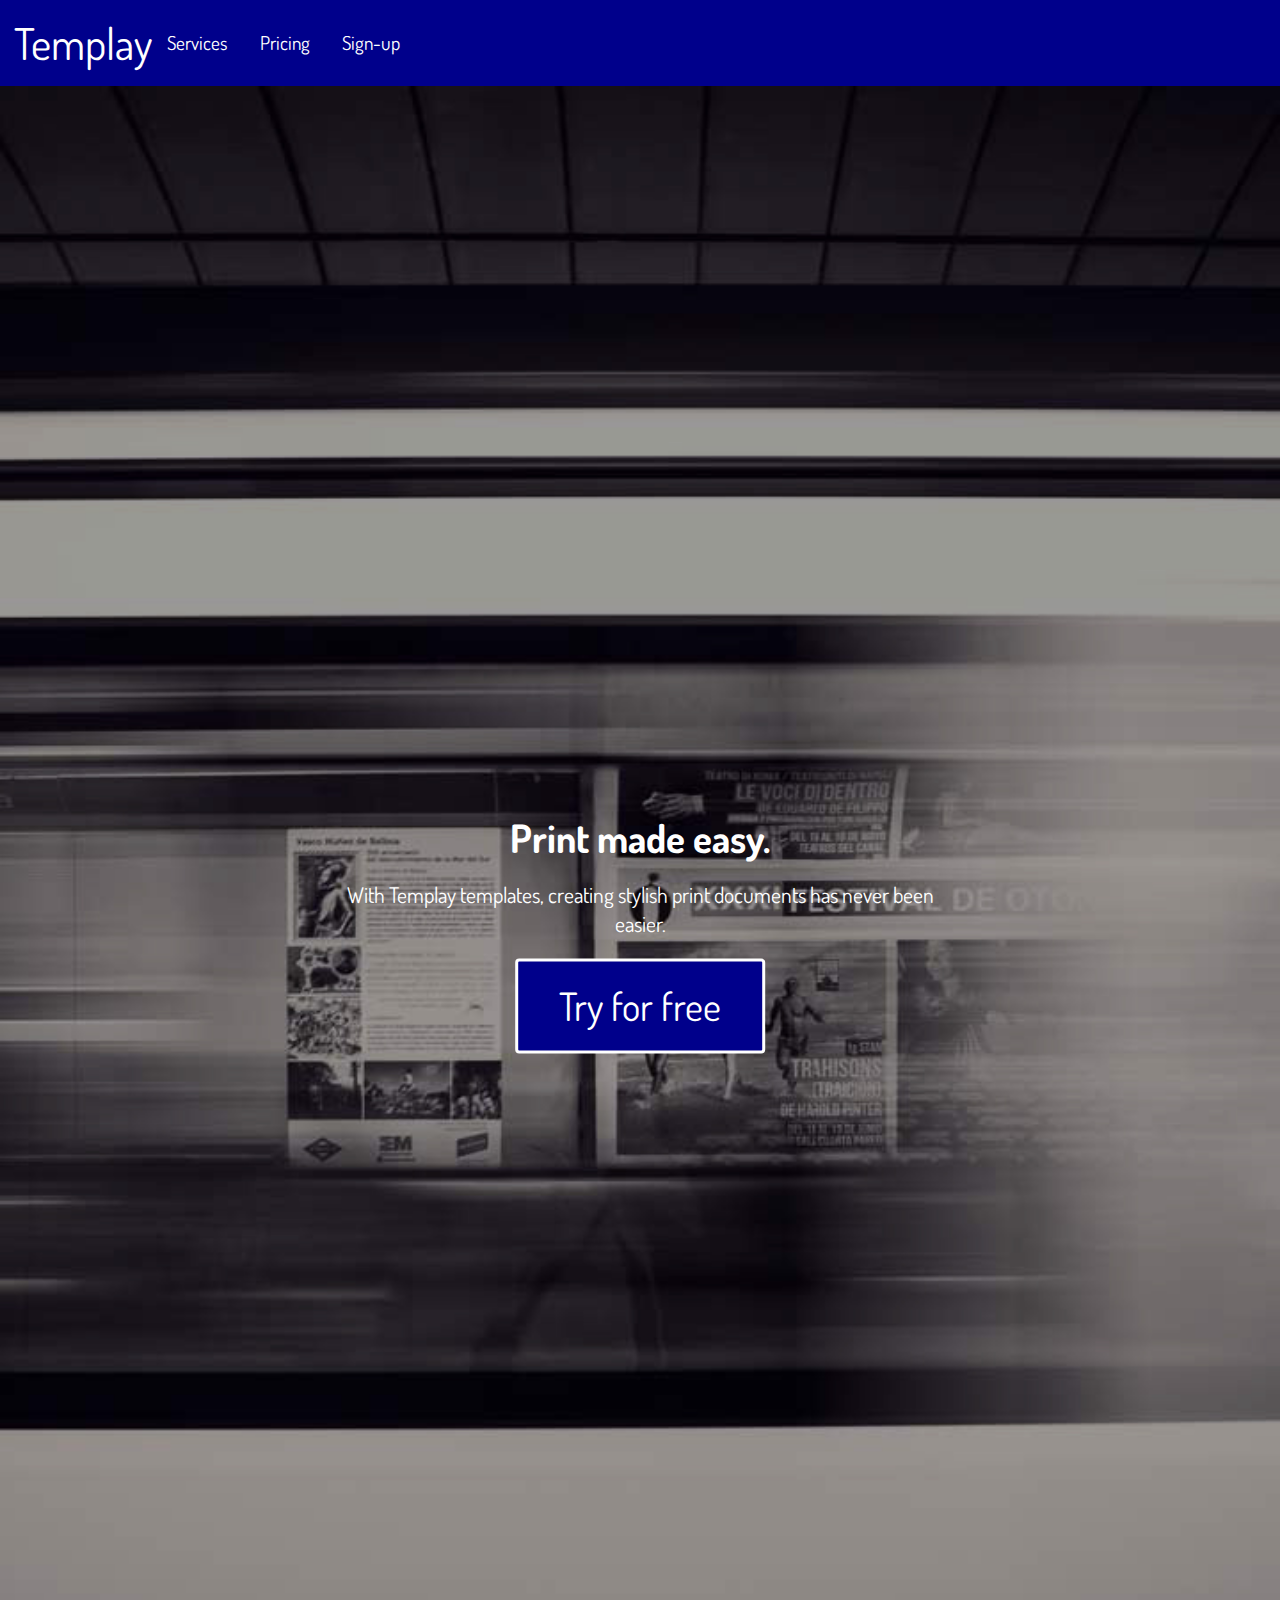
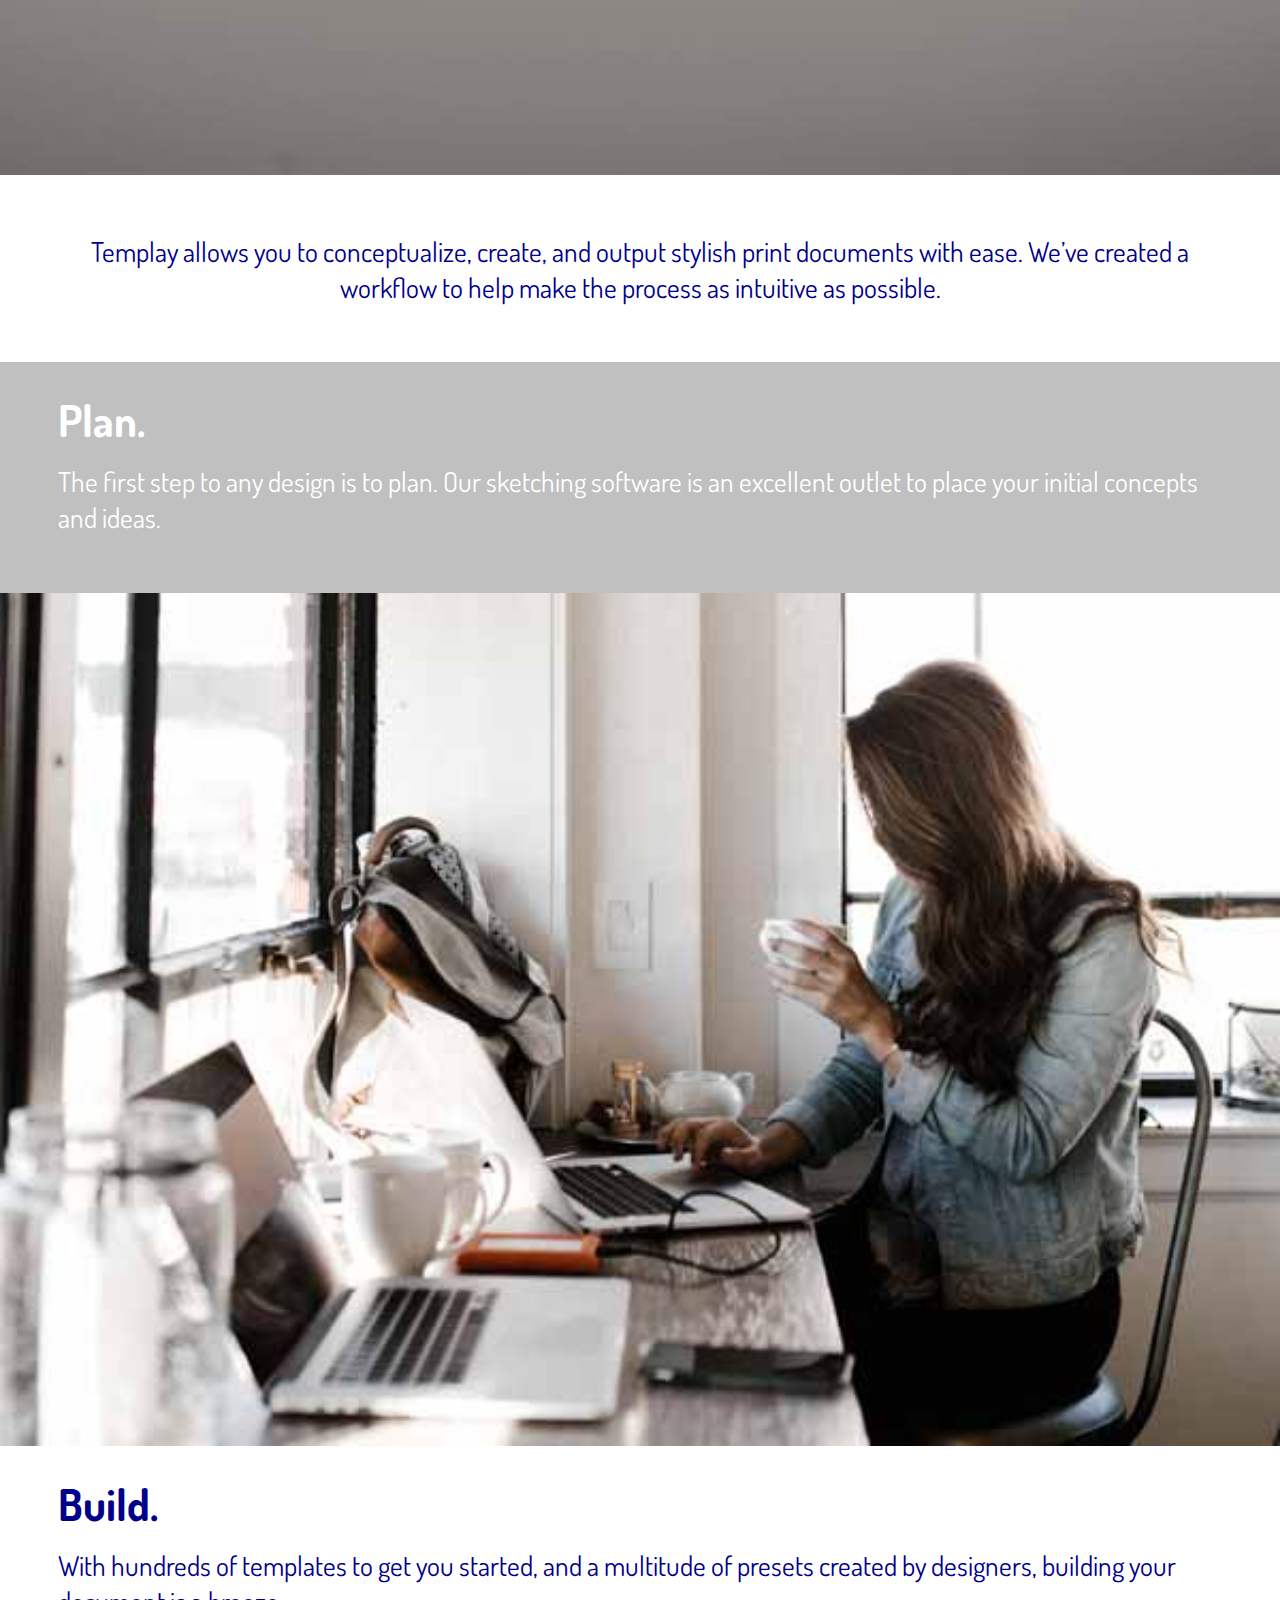
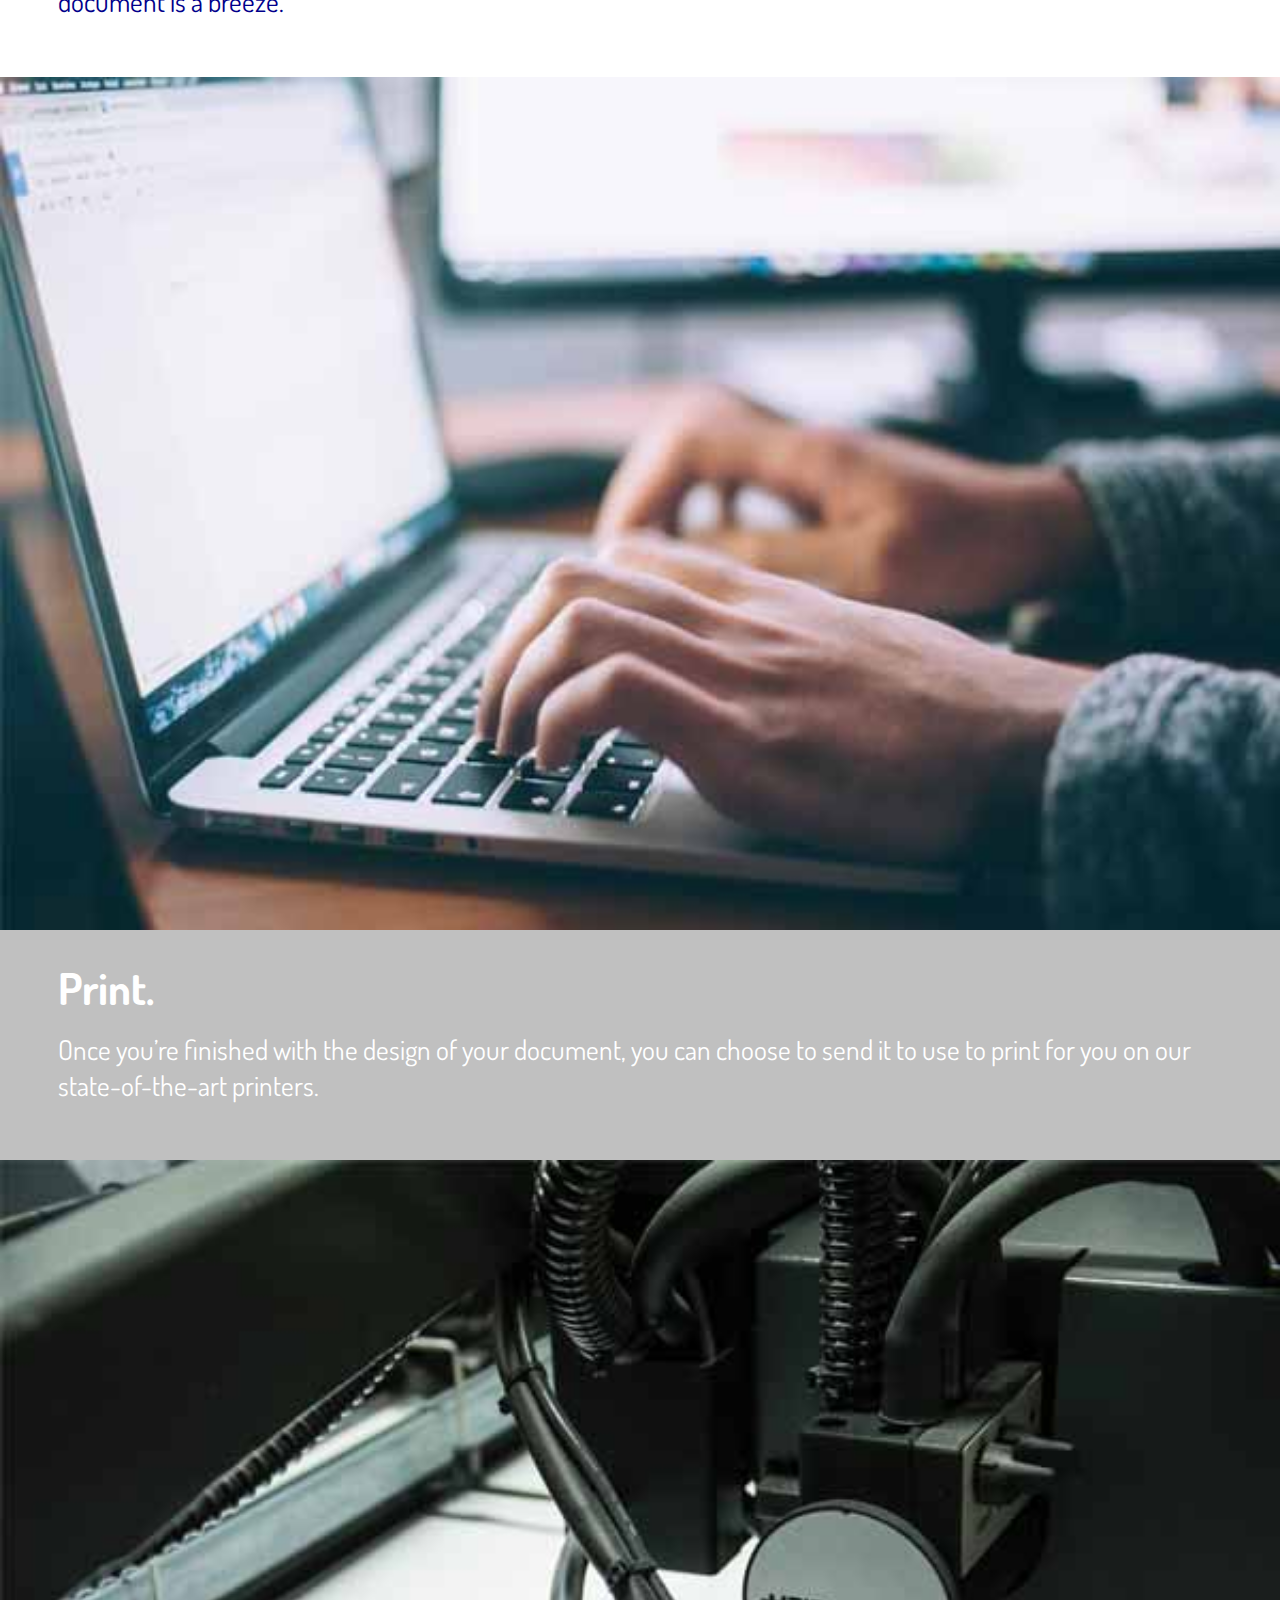
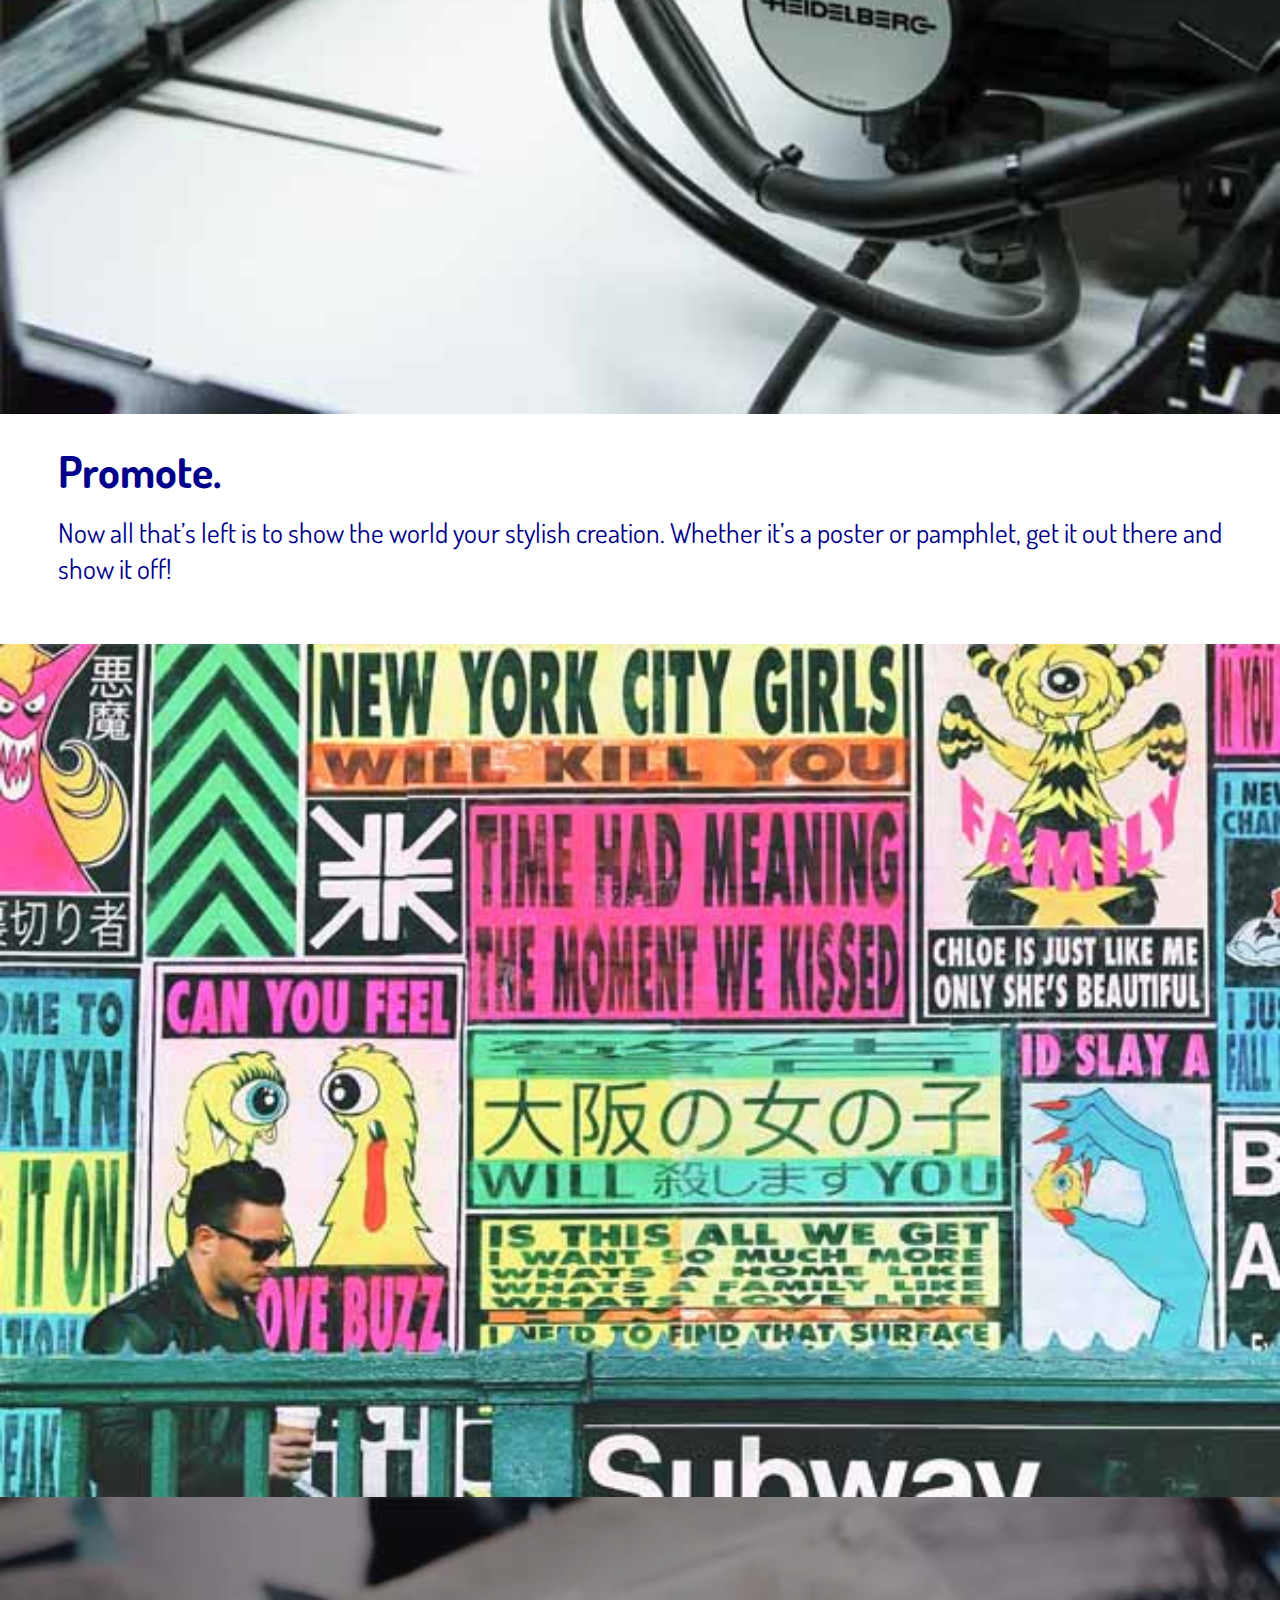
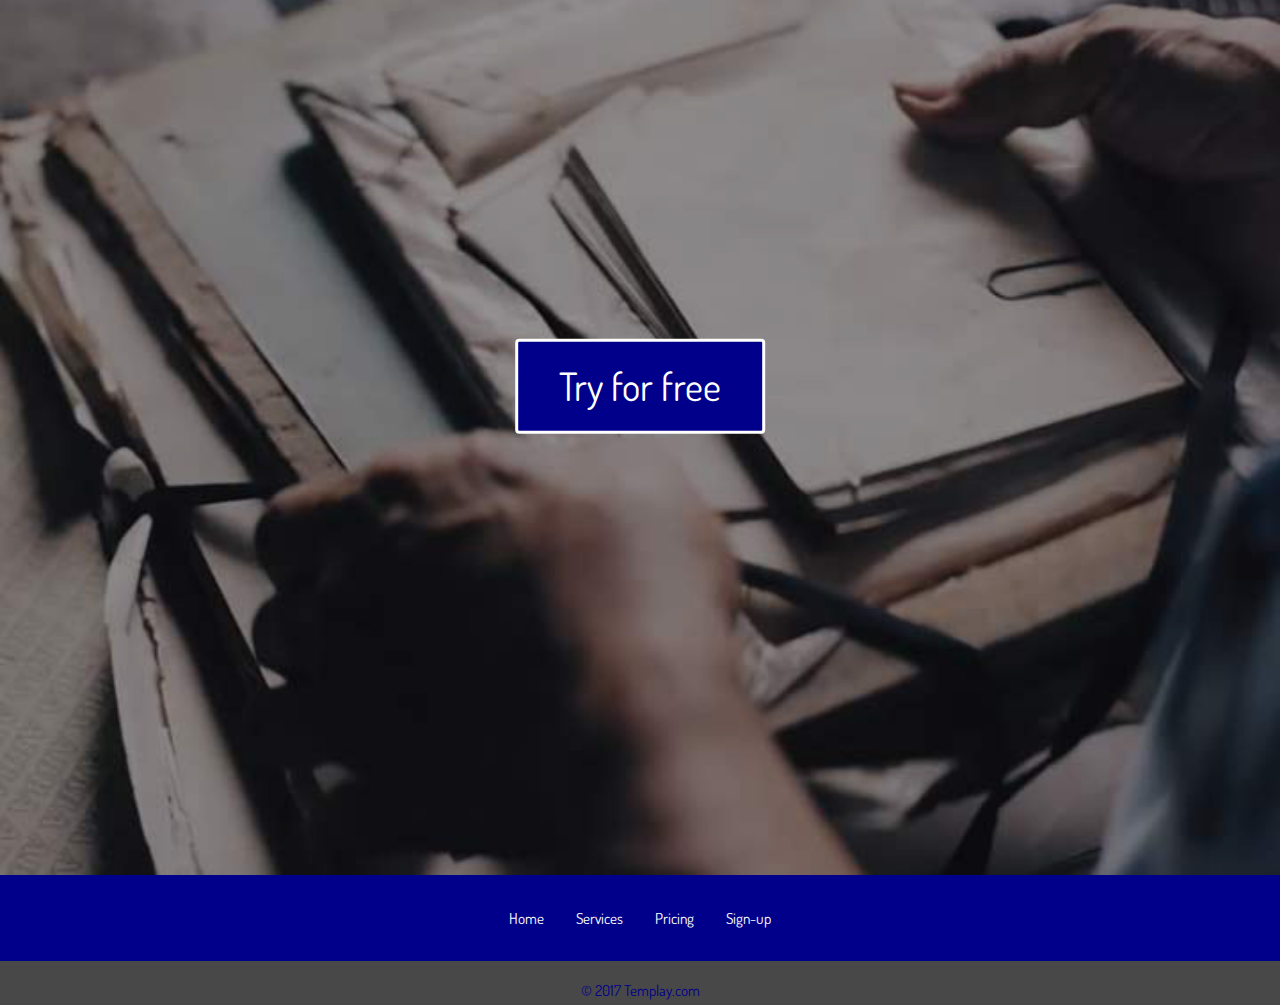
==== commit 78b57be5: "fixed cards and started adding mq sizing" ====
--- a/index.html
+++ b/index.html
@@ -31,7 +31,7 @@
         <img class="img-flex relative pad-t-0 embed-item" src="images/home-banner.jpg" alt="">
         <div class="absolute pin-center text-center">
           <h1 class="unit banner-text push-1-2 zetta bold">Print made easy.</h1>
-          <p class="unit text-center banner-text push-2">With Templay templates, creating stylish print documents has never been easier.</p>
+          <p class="unit text-center banner-text push-2 mega">With Templay templates, creating stylish print documents has never been easier.</p>
           <div class="pad-t-2">
             <a class="unit btn absolute pin-center-bottom zetta button-width" href="sign-up.html">Try for free</a>
           </div>
--- a/css/main.css
+++ b/css/main.css
@@ -1,5 +1,5 @@
 html {
-  font-family: "Dosis", sans-serif;
+  font-family: Dosis, sans-serif;
 }
 
 h1 {
@@ -66,3 +66,10 @@
 .darkbox {
   background-color: silver;
 }
+
+.article {
+  display: block;
+  margin: auto;
+  box-shadow: 10px 10px 5px #888888;
+  padding: 10px;
+}
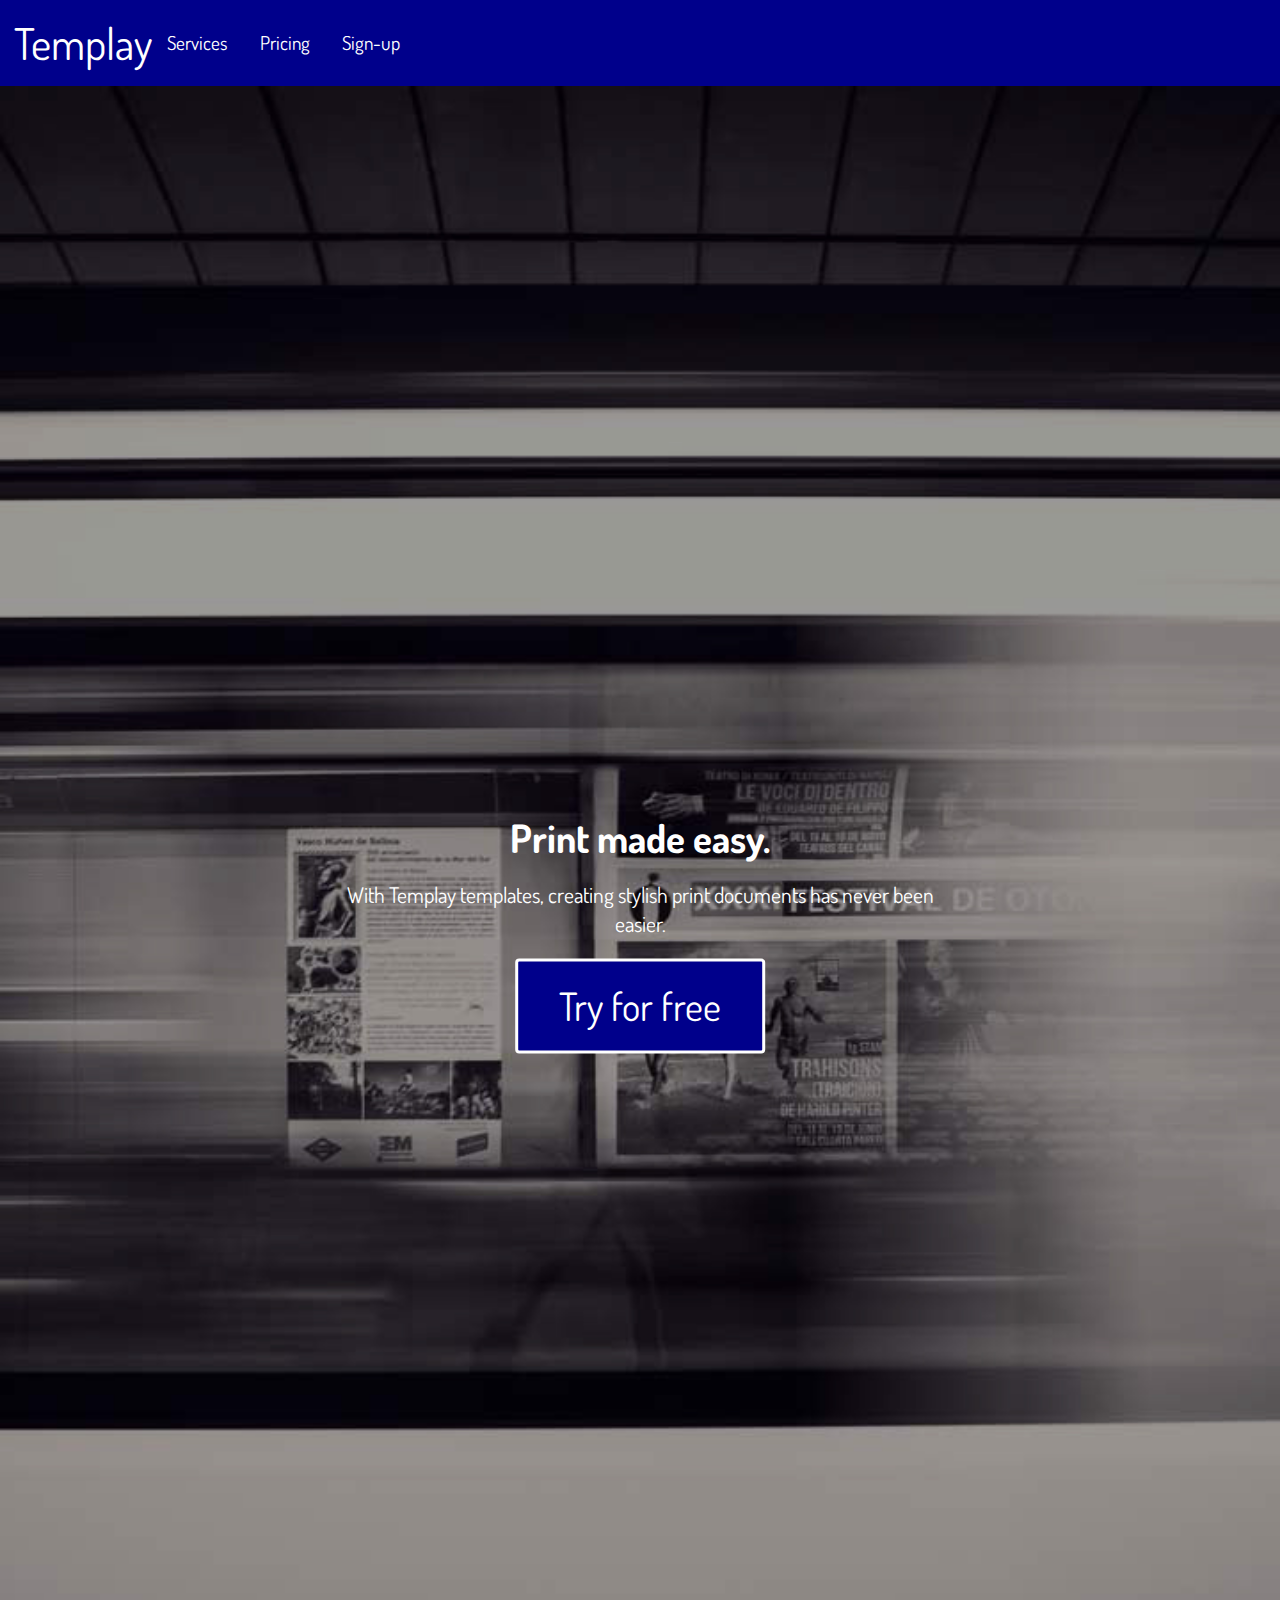
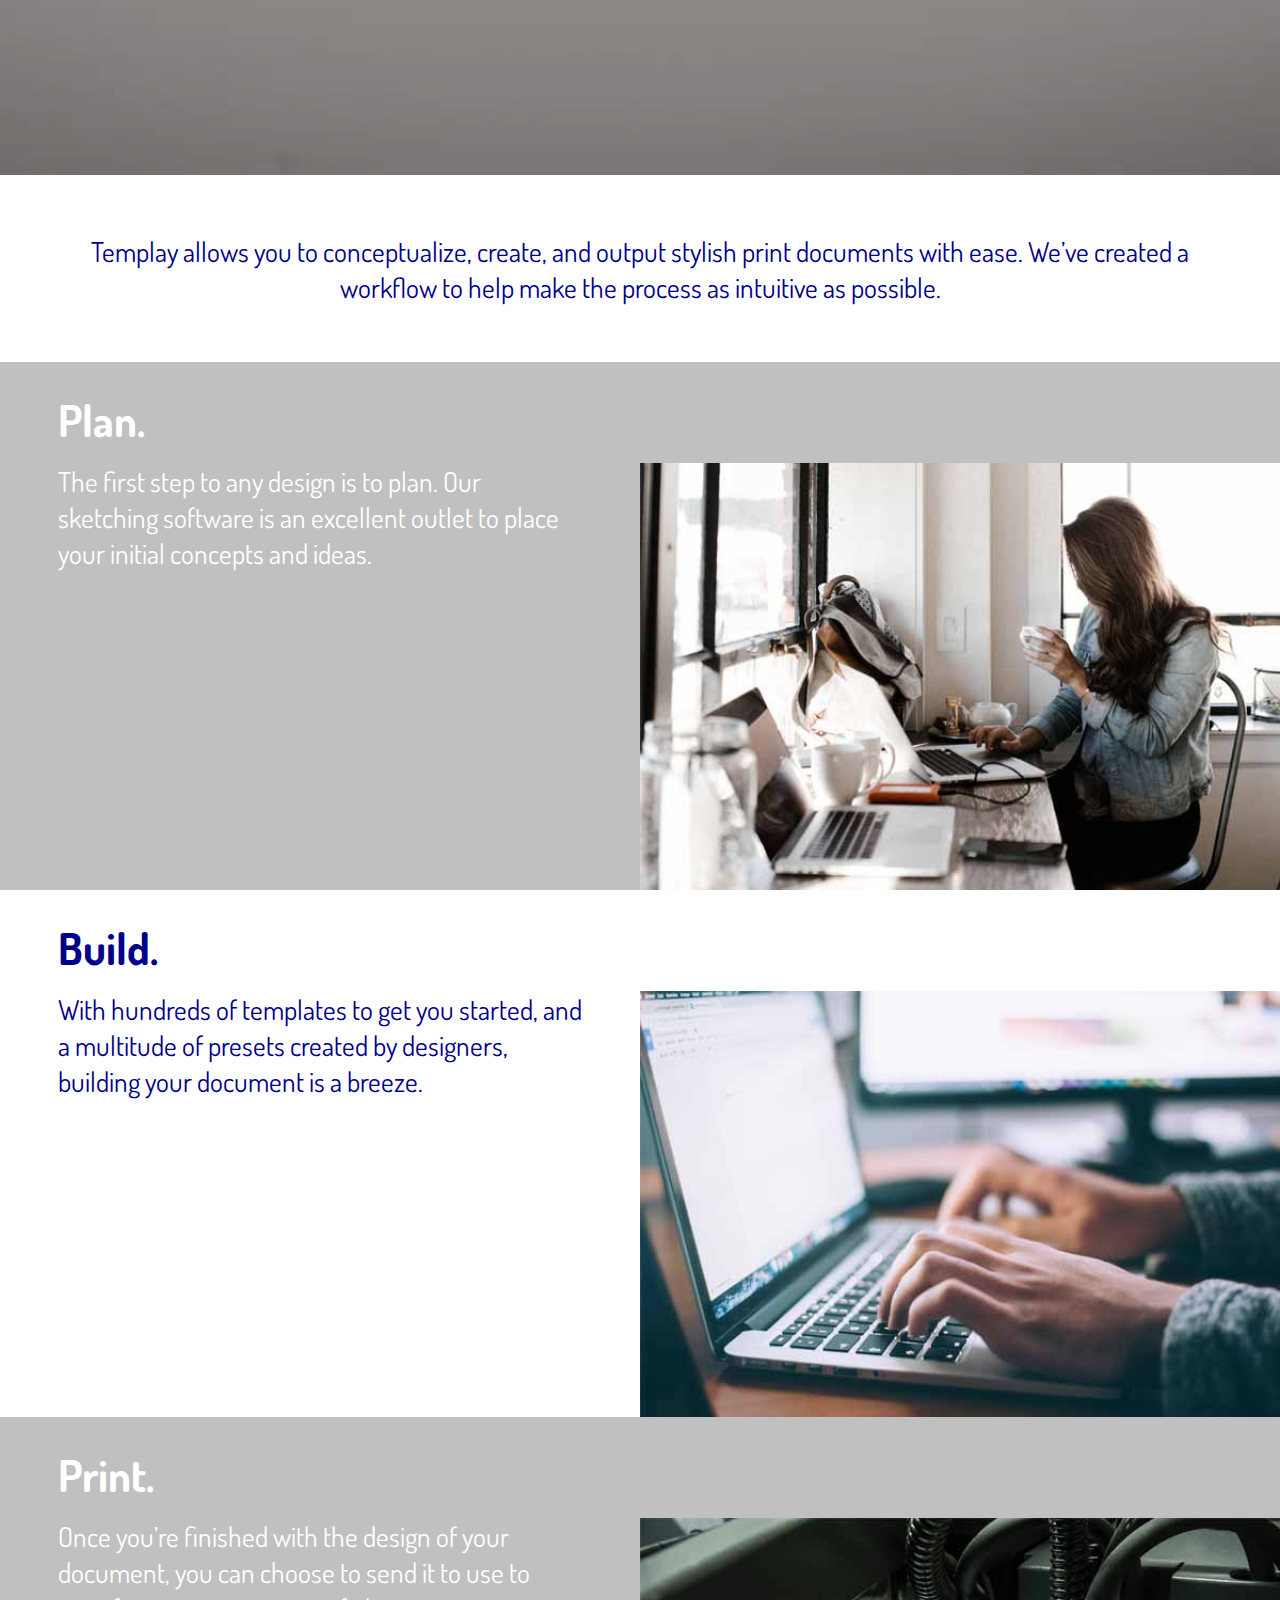
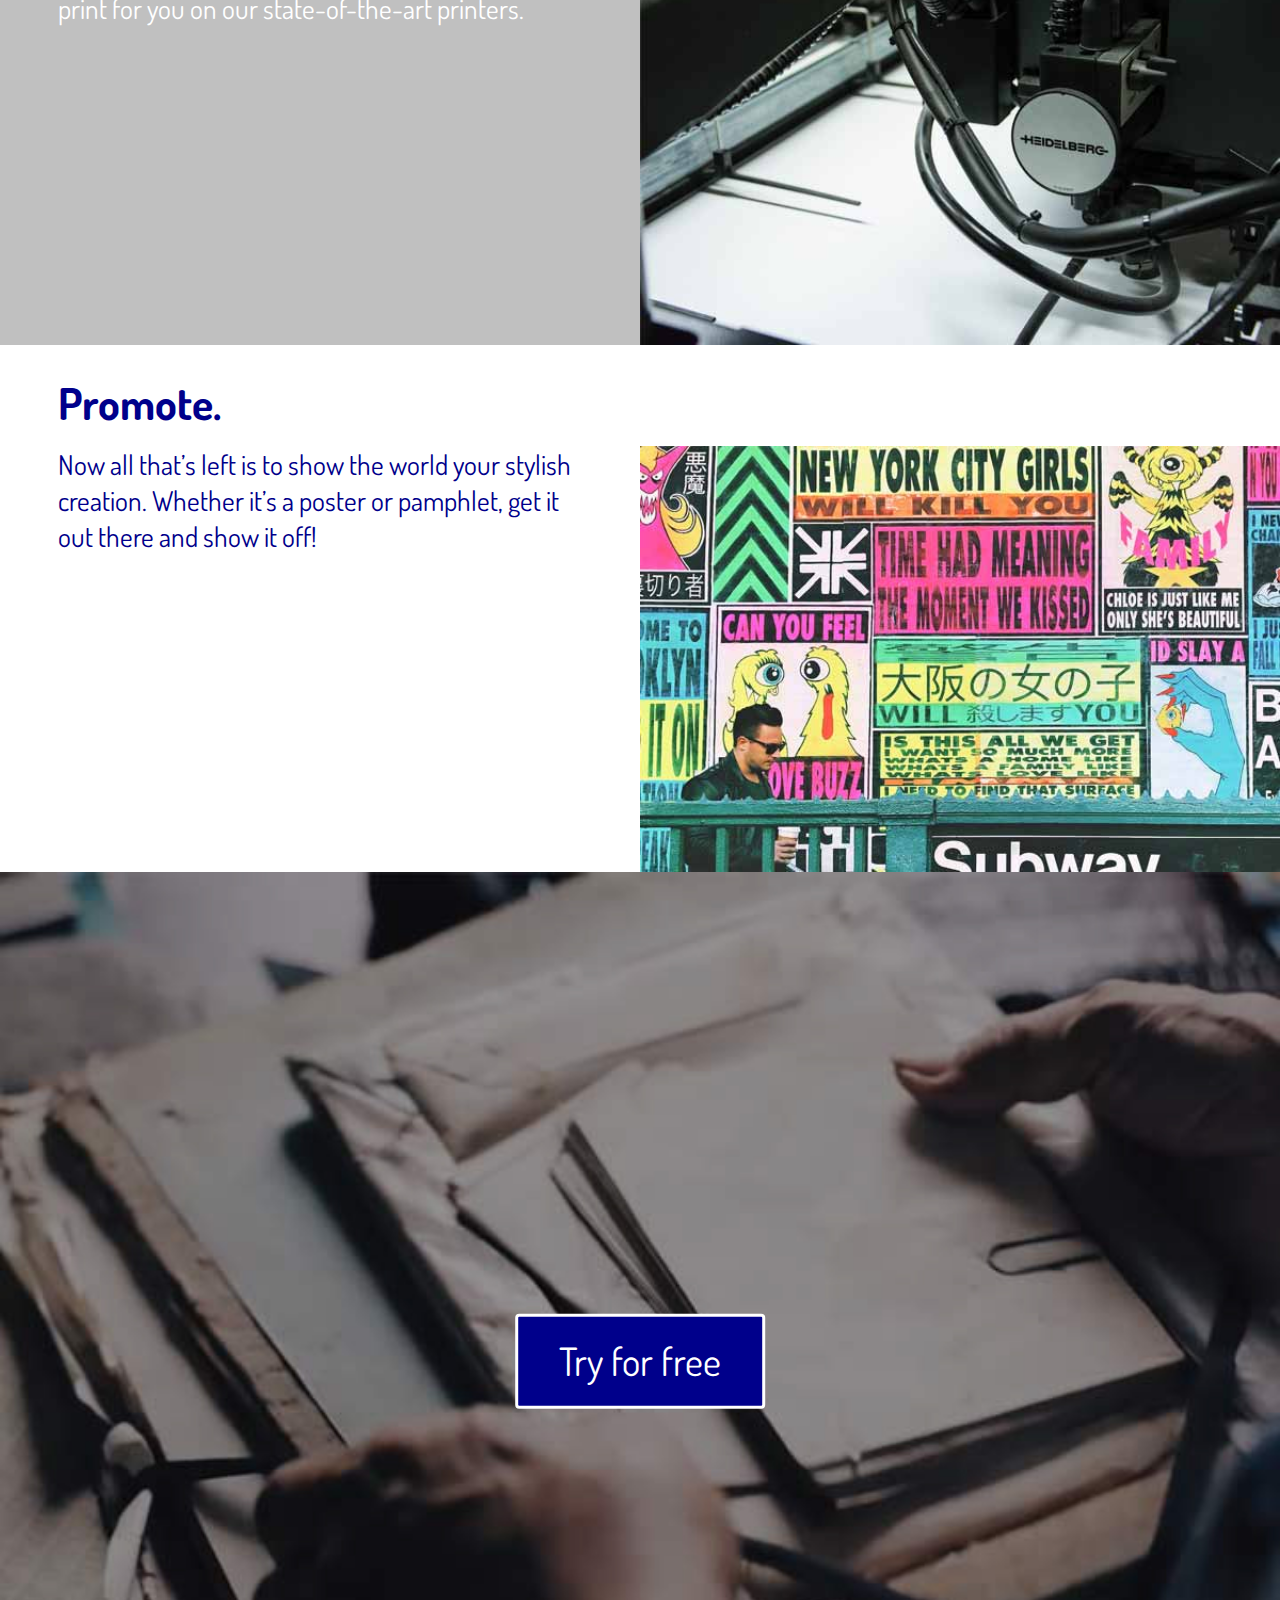
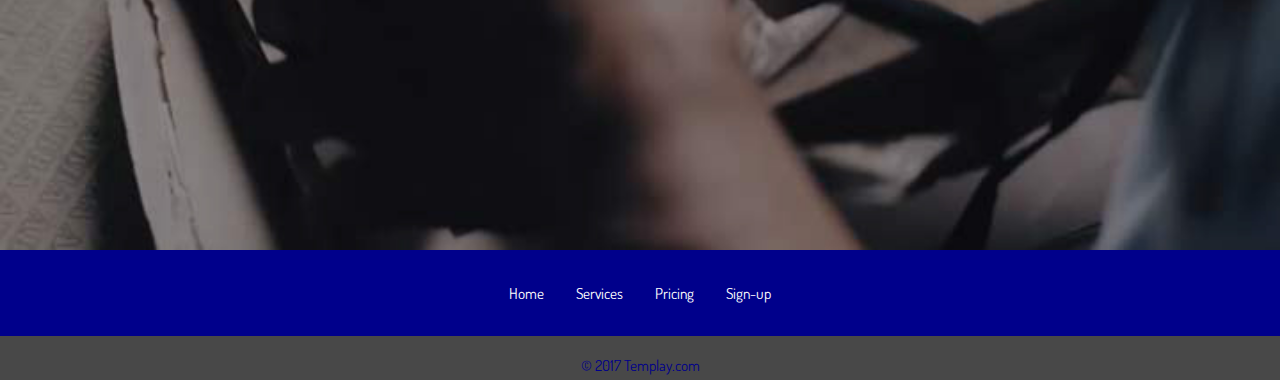
==== commit abd37fe1: "Added mq sizes for index.html" ====
--- a/index.html
+++ b/index.html
@@ -28,7 +28,7 @@
   <main class="grid">
     <section>
       <div class="pad-0 embed embed-132">
-        <img class="img-flex relative pad-t-0 embed-item" src="images/home-banner.jpg" alt="">
+        <img class="img-flex relative pad-t-0 embed-item " src="images/home-banner.jpg" alt="">
         <div class="absolute pin-center text-center">
           <h1 class="unit banner-text push-1-2 zetta bold">Print made easy.</h1>
           <p class="unit text-center banner-text push-2 mega">With Templay templates, creating stylish print documents has never been easier.</p>
@@ -43,27 +43,27 @@
       </div>
 
       <div class="unit darkbox">
-        <h2 class="gutter-2 pad-t yotta push-1-2 white-text">Plan.</h2>
-        <p class="unit gutter-2 pad-b tera white-text">The first step to any design is to plan. Our sketching software is an excellent outlet to place your initial concepts and ideas.</p>
-        <img class="img-flex" src="images/plan-small.jpg" alt="">
+        <h2 class="gutter-2 pad-t yotta push-1-2 white-text  xs-1 s-1 m-1 l-1-2 xl-1-2 inline">Plan.</h2>
+        <p class="unit gutter-2 pad-b tera white-text xs-1 s-1 m-1 l-1-2 xl-1-2 inline">The first step to any design is to plan. Our sketching software is an excellent outlet to place your initial concepts and ideas.</p>
+        <img class="img-flex xs-1 s-1 m-1 l-1-2 xl-1-2 inline right" src="images/plan-small.jpg" alt="">
       </div>
 
       <div class="unit">
         <h2 class="gutter-2 pad-t yotta push-1-2 dark-text">Build.</h2>
-        <p class="unit gutter-2 pad-b tera">With hundreds of templates to get you started, and a multitude of presets created by designers, building your document is a breeze.</p>
-        <img class="img-flex" src="images/build-small.jpg" alt="">
+        <p class="unit gutter-2 pad-b tera xs-1 s-1 m-1 l-1-2 xl-1-2 inline">With hundreds of templates to get you started, and a multitude of presets created by designers, building your document is a breeze.</p>
+        <img class="img-flex xs-1 s-1 m-1 l-1-2 xl-1-2 inline right" src="images/build-small.jpg" alt="">
       </div>
 
       <div class="unit darkbox">
-        <h2 class="unit gutter-2 pad-t yotta push-1-2 white-text">Print.</h2>
-        <p class="unit gutter-2 pad-b tera white-text">Once you’re finished with the design of your document, you can choose to send it to use to print for you on our state-of-the-art printers.</p>
-        <img class="img-flex" src="images/print-small.jpg" alt="">
+        <h2 class="gutter-2 pad-t yotta push-1-2 white-text  xs-1 s-1 m-1 l-1-2 xl-1-2 inline">Print.</h2>
+        <p class="unit gutter-2 pad-b tera white-text xs-1 s-1 m-1 l-1-2 xl-1-2 inline">Once you’re finished with the design of your document, you can choose to send it to use to print for you on our state-of-the-art printers.</p>
+        <img class="img-flex xs-1 s-1 m-1 l-1-2 xl-1-2 inline right" src="images/print-small.jpg" alt="">
       </div>
 
       <div class="unit">
-        <h2 class="unit gutter-2 pad-t yotta push-1-2 dark-text">Promote.</h2>
-        <p class="unit gutter-2 pad-b tera">Now all that’s left is to show the world your stylish creation. Whether it’s a poster or pamphlet, get it out there and show it off!</p>
-        <img class="img-flex" src="images/promote-small.jpg" alt="">
+        <h2 class="gutter-2 pad-t yotta push-1-2 dark-text  xs-1 s-1 m-1 l-1-2 xl-1-2 inline">Promote.</h2>
+        <p class="unit gutter-2 pad-b tera xs-1 s-1 m-1 l-1-2 xl-1-2 inline">Now all that’s left is to show the world your stylish creation. Whether it’s a poster or pamphlet, get it out there and show it off!</p>
+        <img class="img-flex xs-1 s-1 m-1 l-1-2 xl-1-2 inline right" src="images/promote-small.jpg" alt="">
       </div>
     </section>
   </main>
--- a/css/modules.css
+++ b/css/modules.css
@@ -384,8 +384,8 @@
 
 .no-auto-margins,
 .not-centered {
-  margin-left: 0 !important;
-  margin-right: 0 !important;
+  margin-left: 0;
+  margin-right: 0;
 }
 
 .center-content,
--- a/css/main.css
+++ b/css/main.css
@@ -70,6 +70,30 @@
 .article {
   display: block;
   margin: auto;
-  box-shadow: 10px 10px 5px #888888;
+  box-shadow: 10px 10px 5px #888;
   padding: 10px;
 }
+
+@media only screen and (min-width: 25em) {
+
+
+
+}
+
+@media only screen and (min-width: 38em) {
+
+
+
+}
+
+@media only screen and (min-width: 60em) {
+
+
+
+}
+
+@media only screen and (min-width: 90em) {
+
+
+
+}
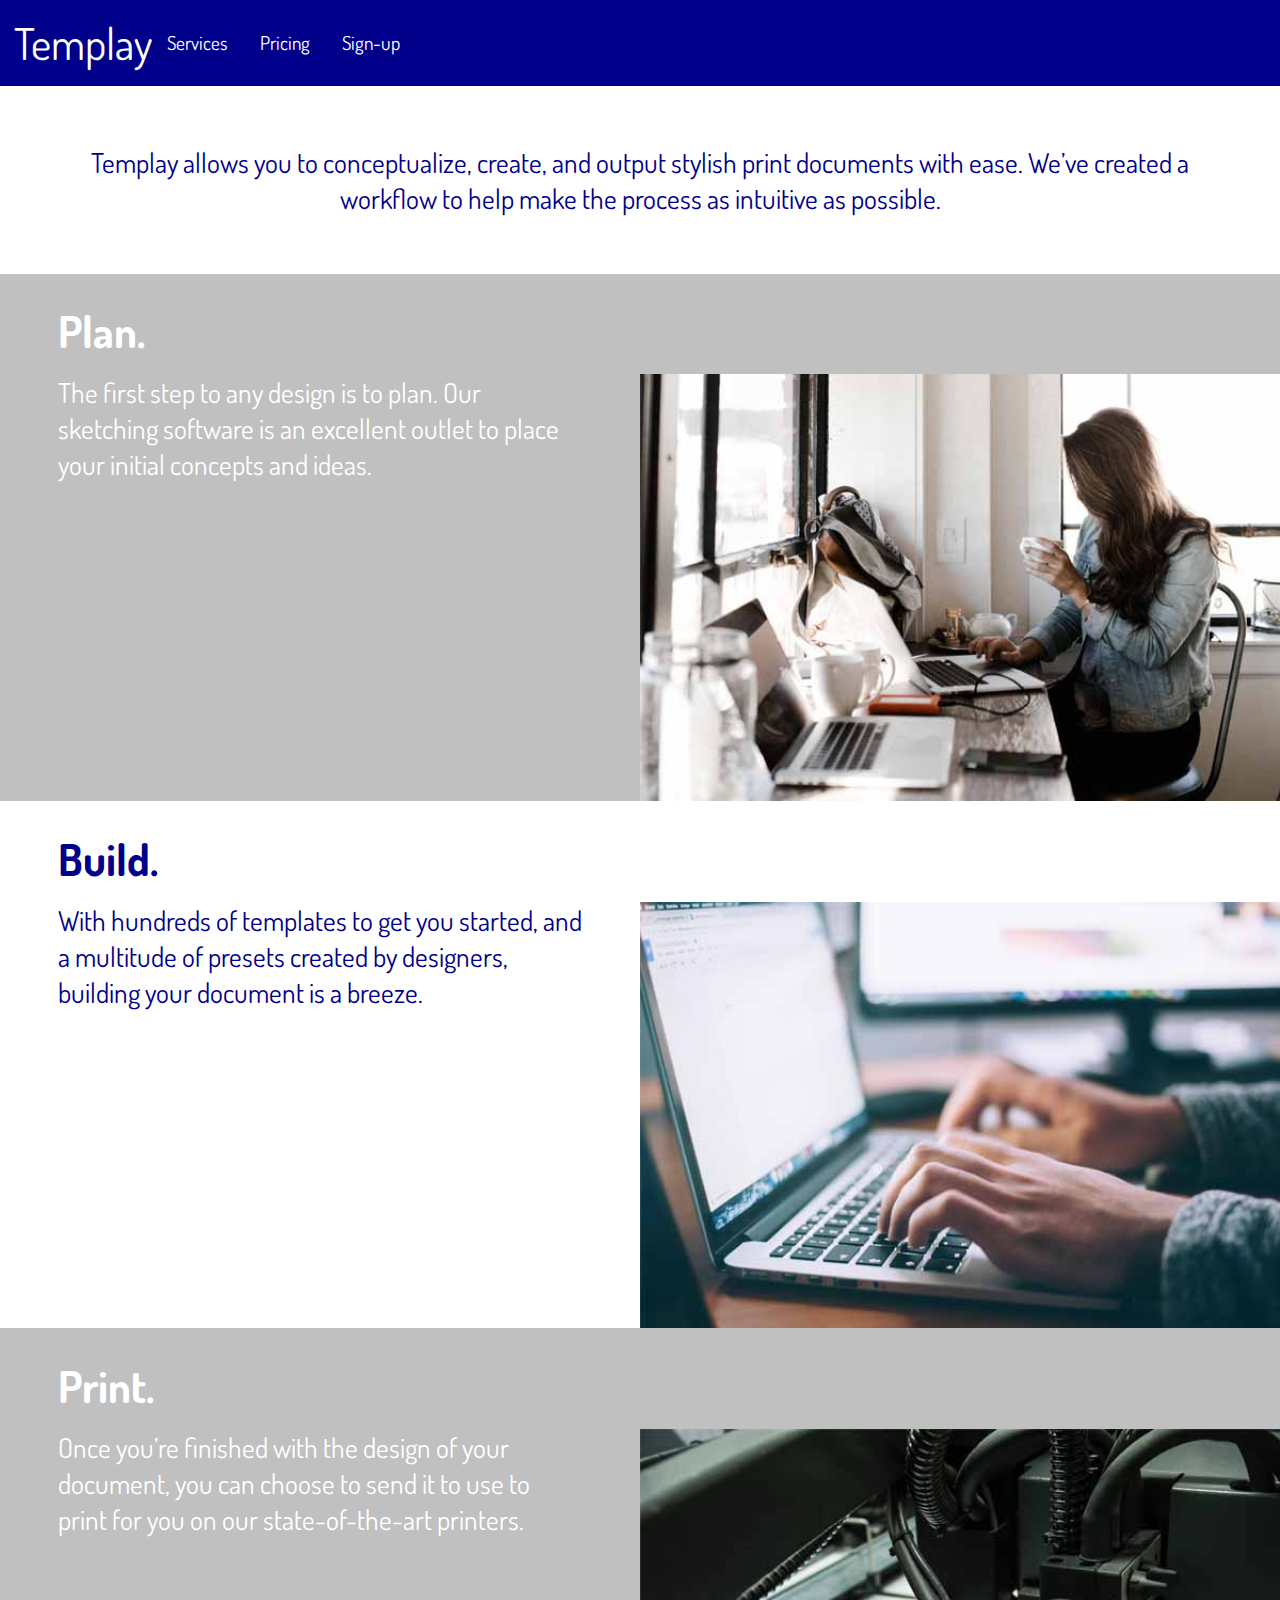
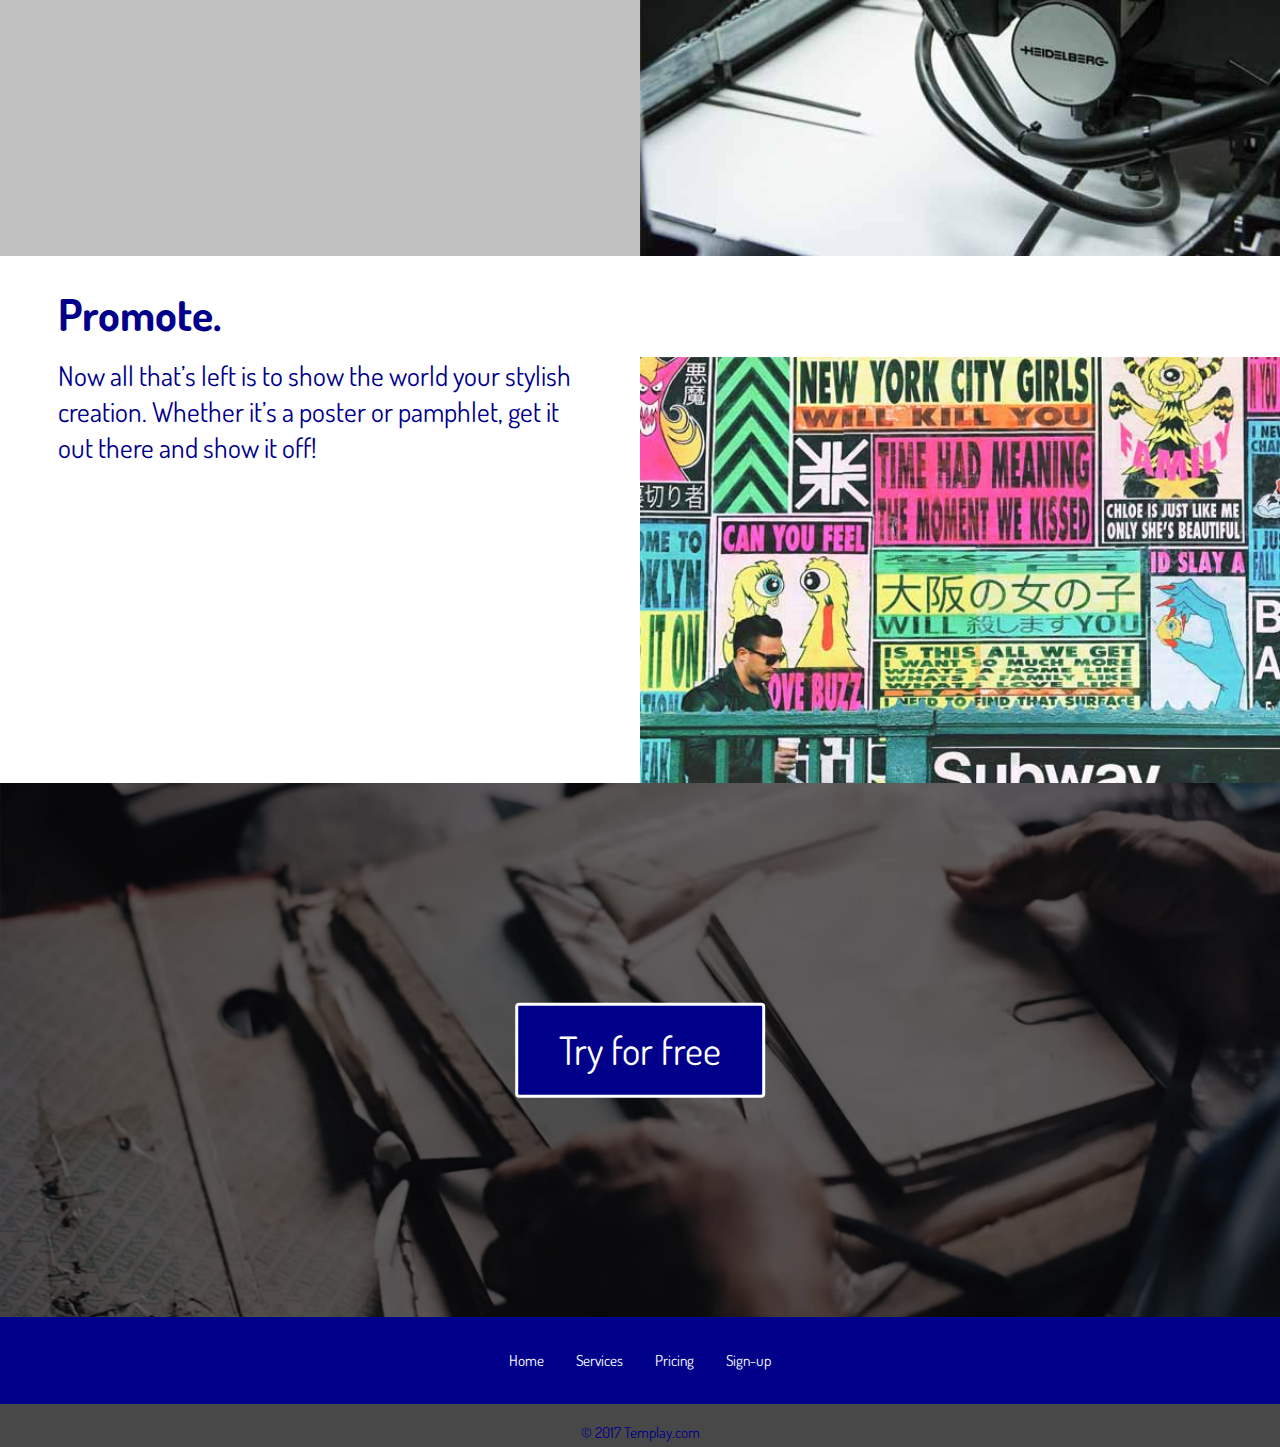
==== commit 6791c6fd: "added mq sizing to tour page" ====
--- a/index.html
+++ b/index.html
@@ -28,7 +28,8 @@
   <main class="grid">
     <section>
       <div class="pad-0 embed embed-132">
-        <img class="img-flex relative pad-t-0 embed-item " src="images/home-banner.jpg" alt="">
+        <img class="img-flex relative pad-t-0 embed-item small-hide" src="images/home-banner.jpg" alt="">
+        <img class="img-flex relative pad-t-0 embed-item lrg-hide" src="images/home-banner-lrg.jpg" alt="">
         <div class="absolute pin-center text-center">
           <h1 class="unit banner-text push-1-2 zetta bold">Print made easy.</h1>
           <p class="unit text-center banner-text push-2 mega">With Templay templates, creating stylish print documents has never been easier.</p>
@@ -43,34 +44,35 @@
       </div>
 
       <div class="unit darkbox">
-        <h2 class="gutter-2 pad-t yotta push-1-2 white-text  xs-1 s-1 m-1 l-1-2 xl-1-2 inline">Plan.</h2>
-        <p class="unit gutter-2 pad-b tera white-text xs-1 s-1 m-1 l-1-2 xl-1-2 inline">The first step to any design is to plan. Our sketching software is an excellent outlet to place your initial concepts and ideas.</p>
-        <img class="img-flex xs-1 s-1 m-1 l-1-2 xl-1-2 inline right" src="images/plan-small.jpg" alt="">
+        <h2 class="gutter-2 pad-t yotta push-1-2 white-text xs-1 s-1 m-1 l-1-2 xl-1-2 inline">Plan.</h2>
+        <p class="unit gutter-2 pad-b tera white-text xs-1 s-1 m-1-2 l-1-2 xl-1-2 inline">The first step to any design is to plan. Our sketching software is an excellent outlet to place your initial concepts and ideas.</p>
+        <img class="img-flex xs-1 s-1 m-1-2 l-1-2 xl-1-2 inline right" src="images/plan-small.jpg" alt="">
       </div>
 
       <div class="unit">
         <h2 class="gutter-2 pad-t yotta push-1-2 dark-text">Build.</h2>
-        <p class="unit gutter-2 pad-b tera xs-1 s-1 m-1 l-1-2 xl-1-2 inline">With hundreds of templates to get you started, and a multitude of presets created by designers, building your document is a breeze.</p>
-        <img class="img-flex xs-1 s-1 m-1 l-1-2 xl-1-2 inline right" src="images/build-small.jpg" alt="">
+        <p class="unit gutter-2 pad-b tera xs-1 s-1 m-1-2 l-1-2 xl-1-2 inline">With hundreds of templates to get you started, and a multitude of presets created by designers, building your document is a breeze.</p>
+        <img class="img-flex xs-1 s-1 m-1-2 l-1-2 xl-1-2 inline right" src="images/build-small.jpg" alt="">
       </div>
 
       <div class="unit darkbox">
         <h2 class="gutter-2 pad-t yotta push-1-2 white-text  xs-1 s-1 m-1 l-1-2 xl-1-2 inline">Print.</h2>
-        <p class="unit gutter-2 pad-b tera white-text xs-1 s-1 m-1 l-1-2 xl-1-2 inline">Once you’re finished with the design of your document, you can choose to send it to use to print for you on our state-of-the-art printers.</p>
-        <img class="img-flex xs-1 s-1 m-1 l-1-2 xl-1-2 inline right" src="images/print-small.jpg" alt="">
+        <p class="unit gutter-2 pad-b tera white-text xs-1 s-1 m-1-2 l-1-2 xl-1-2 inline">Once you’re finished with the design of your document, you can choose to send it to use to print for you on our state-of-the-art printers.</p>
+        <img class="img-flex xs-1 s-1 m-1-2 l-1-2 xl-1-2 inline right" src="images/print-small.jpg" alt="">
       </div>
 
       <div class="unit">
         <h2 class="gutter-2 pad-t yotta push-1-2 dark-text  xs-1 s-1 m-1 l-1-2 xl-1-2 inline">Promote.</h2>
-        <p class="unit gutter-2 pad-b tera xs-1 s-1 m-1 l-1-2 xl-1-2 inline">Now all that’s left is to show the world your stylish creation. Whether it’s a poster or pamphlet, get it out there and show it off!</p>
-        <img class="img-flex xs-1 s-1 m-1 l-1-2 xl-1-2 inline right" src="images/promote-small.jpg" alt="">
+        <p class="unit gutter-2 pad-b tera xs-1 s-1 m-1-2 l-1-2 xl-1-2 inline">Now all that’s left is to show the world your stylish creation. Whether it’s a poster or pamphlet, get it out there and show it off!</p>
+        <img class="img-flex xs-1 s-1 m-1-2 l-1-2 xl-1-2 inline right" src="images/promote-small.jpg" alt="">
       </div>
     </section>
   </main>
 
   <footer>
     <div class="relative">
-      <img class="img-flex" src="images/bottom-banner-small.jpg" alt="">
+      <img class="img-flex small-hide" src="images/bottom-banner-small.jpg" alt="">
+      <img class="img-flex lrg-hide" src="images/bottom-banner-lrg.jpg" alt="">
       <a class="btn absolute pin-center zetta button-width text-center" href="sign-up.html">Try for free</a>
     </div>
     <div class="grid bot-nav pad-t center-content">
--- a/css/main.css
+++ b/css/main.css
@@ -74,26 +74,47 @@
   padding: 10px;
 }
 
+.lrg-hide {
+  display: none;
+}
+
 @media only screen and (min-width: 25em) {
 
-
+  .lrg-hide {
+    display: none;
+  }
 
 }
 
 @media only screen and (min-width: 38em) {
 
-
+  .small-hide {
+    display: none;
+  }
+  .lrg-hide {
+    display: block;
+  }
 
 }
 
 @media only screen and (min-width: 60em) {
 
-
+  .small-hide {
+    display: none;
+  }
+  .lrg-hide {
+    display: block;
+  }
 
 }
 
 @media only screen and (min-width: 90em) {
 
-
+  .small-hide {
+    display: none;
+  }
+  .lrg-hide {
+    display: block;
+  }
 
 }
